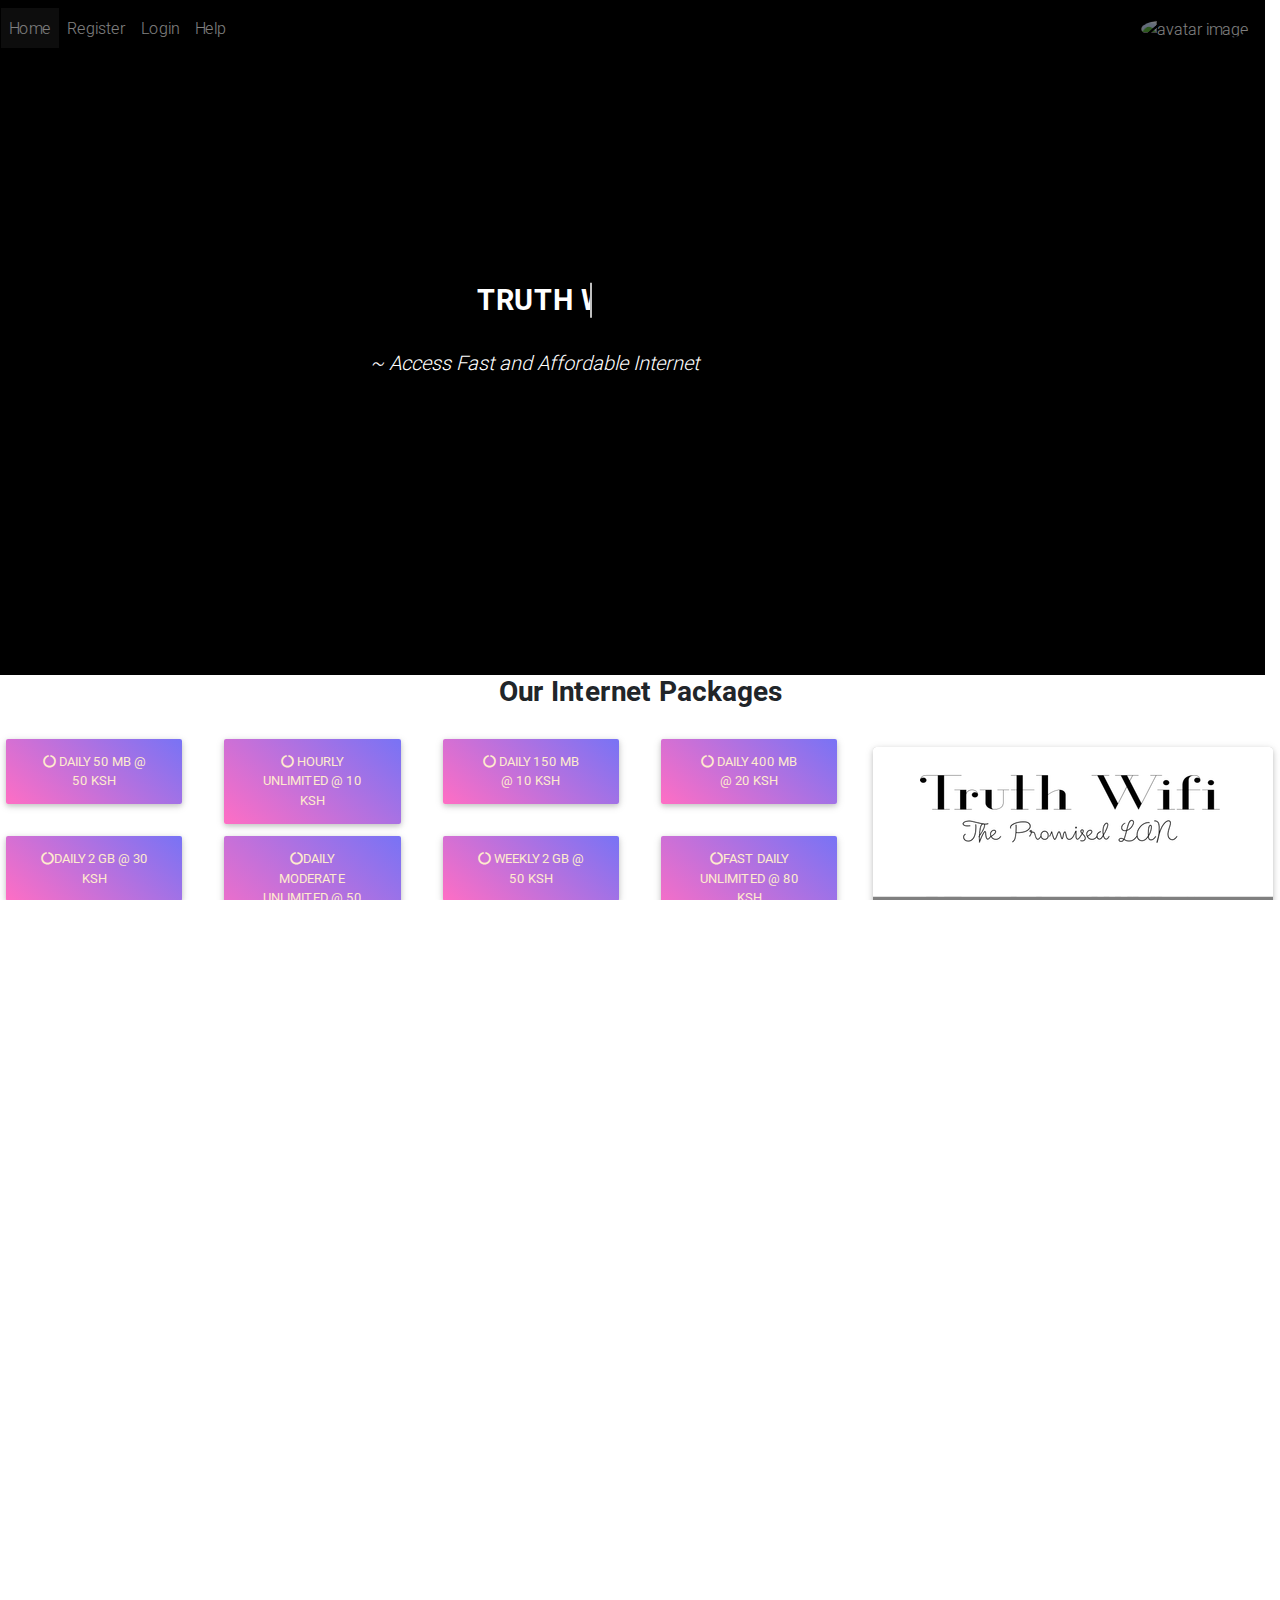
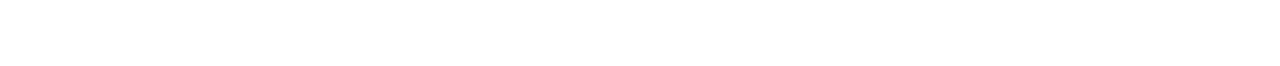
==== index.html @ 5b39408d "home page : Template for the user home page" ====
<!DOCTYPE html>
<html lang="en">

<head>
  <meta charset="utf-8">
  <meta name="viewport" content="width=device-width, initial-scale=1, shrink-to-fit=no">
  <meta http-equiv="x-ua-compatible" content="ie=edge">
  <title>Material Design Bootstrap</title>
  <!-- Font Awesome -->
  <link rel="stylesheet" href="https://use.fontawesome.com/releases/v5.11.2/css/all.css">
  <!-- Bootstrap core CSS -->
  <link href="css/bootstrap.min.css" rel="stylesheet">
  <!-- Material Design Bootstrap -->
  <link href="css/mdb.min.css" rel="stylesheet">
  <!-- Your custom styles (optional) -->
  <link href="css/style.min.css" rel="stylesheet">
  <style type="text/css">
    @media (min-width: 800px) and (max-width: 850px) {
      .navbar:not(.top-nav-collapse) {
        /* background: #1C2331 !important; */
        background-color: transparent !important;
      }
    }

    html,
    body {
      max-width: 100%;
      overflow-x: hidden;
    }

    header {
      position: relative;
      background-color: black;
      height: 75vh;
      min-height: 25rem;
      width: 100%;
      overflow: hidden;
    }

    header video {
      position: absolute;
      top: 50%;
      left: 50%;
      min-width: 100%;
      min-height: 100%;
      width: auto;
      height: auto;
      z-index: 0;
      -ms-transform: translateX(-50%) translateY(-50%);
      -moz-transform: translateX(-50%) translateY(-50%);
      -webkit-transform: translateX(-50%) translateY(-50%);
      transform: translateX(-50%) translateY(-50%);
    }

    header .container {
      position: relative;
      z-index: 2;
    }

    header .overlay {
      position: absolute;
      top: 0;
      left: 0;
      height: 100%;
      width: 100%;
      background-color: black;
      opacity: 0.5;
      z-index: 1;
    }

    .line-1 {
      position: relative;
      top: 50%;
      width: 4em;
      margin: 0 auto;
      border-right: 2px solid rgba(255, 255, 255, .75);
      font-size: 180%;
      text-align: center;
      white-space: nowrap;
      overflow: hidden;
      transform: translateY(-50%);
    }

    /* Animation */
    .anim-typewriter {
      animation: typewriter 1s steps(44) 1s 1 normal both,
        blinkTextCursor 500ms steps(44) infinite normal;
    }

    @keyframes typewriter {
      from {
        width: 0;
      }

      to {
        width: 6em;
      }
    }

    @keyframes blinkTextCursor {
      from {
        border-right-color: rgba(255, 255, 255, .75);
      }

      to {
        border-right-color: transparent;
      }
    }

    .streak {
      position: relative;
      left: 300px;
    }

    .access {
      /* opacity: 0.9; */
      background-color: grey;
      background-position: fill;
      width: 400px;
      height: 450px;
      position: relative;
      top: 30px;
      /* left: 900px; */
    }


    .card-header {

      background-image: url('img/logo.png');
      width: 100%;
      height: 150px;

    }

    .card-body {
      text-align: center;
    }

    .packages {
      position: relative;
      top: 20;
    }

    footer {
      position: relative;
      top: 50px;
      /* bottom: 0; */
    }

    a {
      color: blanchedalmond;
    }

    .guide-header {
      position: relative;
      top: 50px;
      opacity: 0.9;
      background-color: black;
      text-align: justify;
      width: 400px;
      height: 300px;
      color: blanchedalmond;
    }

    .guide-body {
      position: relative;
      top: 70px;
    }
  </style>
</head>

<body>

  <header class="row">
    <!--/.Navbar -->
    <div class="overlay">
      <!--Navbar -->
      <nav class="mb-1 navbar navbar-expand-lg navbar-dark black lighten-1">
        <button class="navbar-toggler" type="button" data-toggle="collapse" data-target="#navbarSupportedContent-555"
          aria-controls="navbarSupportedContent-555" aria-expanded="false" aria-label="Toggle navigation">
          <span class="navbar-toggler-icon"></span>
        </button>
        <div class="collapse navbar-collapse" id="navbarSupportedContent-555">
          <ul class="navbar-nav mr-auto">
            <li class="nav-item active">
              <a class="nav-link" href="#">Home
                <span class="sr-only">(current)</span>
              </a>
            </li>
            <li class="nav-item">
              <a class="nav-link" href="#">Register</a>
            </li>
            <li class="nav-item">
              <a class="nav-link" href="#">Login</a>
            </li>
            <li class="nav-item">
              <a class="nav-link" href="#">Help</a>
            </li>
          </ul>
          <ul class="navbar-nav ml-auto nav-flex-icons">
            <li class="nav-item avatar">
              <a class="nav-link p-0" href="#">
                <img src="https://mdbootstrap.com/img/Photos/Avatars/avatar-5.jpg" class="rounded-circle z-depth-0"
                  alt="avatar image" height="35">
              </a>
            </li>
          </ul>
        </div>
      </nav>
    </div>
    <video playsinline="playsinline" autoplay="autoplay" muted="muted" loop="loop">
      <source src="img/background.mp4" type="video/mp4">
    </video>
    <div class="container h-100">
      <div class="streak streak-md streak-photo d-flex h-100 text-center align-items-center">
        <div class="flex-center white-text rgba-black-light pattern-1">
          <ul class="mb-0 list-unstyled">
            <li>
              <h2 class="h2-responsive display-3 line-1 anim-typewriter"><strong><b>TRUTH WIFI</b></strong></h2>
            </li>
            <li class="mb-0">
              <h5 class="text-center font-italic mb-0">~ Access Fast and Affordable Internet</h5>
            </li>
          </ul>
        </div>
      </div>
    </div>
  </header>
  <!--Main layout-->
  <main>
    <!-- Material form contact -->
    <h3 style="text-align: center;"> <strong><b>Our Internet Packages</b></strong></h3>
    <div class="row">

      <div class="col-md-8 packages pt-3 well ">
        <div class=" row">
          <div class=" package col-md-3">
            <button class="btn purple-gradient btn-rounded">

              <a href=" https://mdbootstrap.com/education/bootstrap/quick-start/" class="stretched-link"><i
                  class="fas fa-circle-notch fa-spin"></i> Daily 50 MB @ 50 ksh</a>
            </button>
          </div>
          <div class=" package col-md-3 ">
            <button class="btn purple-gradient btn-rounded">

              <a href=" https://mdbootstrap.com/education/bootstrap/quick-start/" class="stretched-link"><i
                  class="fas fa-circle-notch fa-spin"></i> Hourly unlimited @ 10 ksh</a>
            </button>
          </div>
          <div class=" package col-md-3">
            <button class="btn purple-gradient btn-rounded">

              <a href=" https://mdbootstrap.com/education/bootstrap/quick-start/" class="stretched-link"><i
                  class="fas fa-circle-notch fa-spin"></i> Daily 150 MB @ 10 ksh</a>
            </button>
          </div>
          <div class=" package col-md-3">
            <button class="btn purple-gradient btn-rounded">

              <a href=" https://mdbootstrap.com/education/bootstrap/quick-start/" class="stretched-link"><i
                  class="fas fa-circle-notch fa-spin"></i> Daily 400 MB @ 20 ksh</a>
            </button>
          </div>
          <div class=" package col-md-3">
            <button class="btn purple-gradient btn-rounded">

              <a href=" https://mdbootstrap.com/education/bootstrap/quick-start/" class="stretched-link"><i
                  class="fas fa-circle-notch fa-spin"></i>Daily 2 GB @ 30 ksh</a>
            </button>
          </div>
          <div class=" package col-md-3">
            <button class="btn purple-gradient btn-rounded">

              <a href=" https://mdbootstrap.com/education/bootstrap/quick-start/" class="stretched-link"><i
                  class="fas fa-circle-notch fa-spin"></i>Daily Moderate Unlimited @ 50 ksh</a>
            </button>
          </div>
          <div class=" package col-md-3">
            <button class="btn purple-gradient btn-rounded">

              <a href=" https://mdbootstrap.com/education/bootstrap/quick-start/" class="stretched-link"><i
                  class="fas fa-circle-notch fa-spin"></i> weekly 2 GB @ 50 ksh</a>
            </button>
          </div>
          <div class=" package col-md-3">
            <button class="btn purple-gradient btn-rounded">

              <a href=" https://mdbootstrap.com/education/bootstrap/quick-start/" class="stretched-link"><i
                  class="fas fa-circle-notch fa-spin"></i>Fast Daily Unlimited @ 80 ksh</a>
            </button>
          </div>
          <div class=" package col-md-3">
            <button class="btn purple-gradient btn-rounded">

              <a href=" https://mdbootstrap.com/education/bootstrap/quick-start/" class="stretched-link"><i
                  class="fas fa-circle-notch fa-spin"></i> weekly Unlimited @ 300 ksh</a>
            </button>
          </div>
          <div class=" package col-md-3">
            <button class="btn purple-gradient btn-rounded">

              <a href=" https://mdbootstrap.com/education/bootstrap/quick-start/" class="stretched-link"><i
                  class="fas fa-circle-notch fa-spin"></i> Monthly Unlimited @ 1000 ksh</a>
            </button>
          </div>

        </div>
      </div>
      <div class=" col-md-4 ">

        <div class="card access ">
          <div>

            <h5 class="card-header info-color white-text text-center py-4">
            </h5>

          </div>
          <!--Card content-->
          <div class="card-body px-lg-5 pt-3">

            <button type="button" class="btn btn-secondary btn-rounded">Login</button>

            <button type="button" class="btn btn-info btn-rounded">Sign-up</button>

            <button type="button" class="btn btn-warning btn-rounded">How to Register</button>

          </div>
        </div>

      </div>

      <!--Section: Contact v.2-->
      <hr>
      <section class=" guide mb-4 pt-3 d-flex p-2 bd-highlight">
        <div class=" guide-header col-md-5">
          <h1><Strong><b> How </b></Strong></h1>
          <br>
          <h1><strong><b>To</b></strong></h1>
          <br>
          <h1><strong><b>Connect</b></strong></h1>

        </div>
        <div class="guide-body col-md-7">
          <ol>
            <li>Click on Sign Up (go to Sign Up).</li>
            <li>Enter the details as they are (phone, username and pin)</li>
            <li>Verify your phone number</li>
            <li>Choose your preferred internet plan</li>
            <li>Top up via Lipa na Mpesa till number:578879</li>
            <li>Go to buy internet bundle</li>
            <li>Enjoy browsing. </li>


          </ol>
        </div>
      </section>
      <!--Section: Contact v.2-->
  </main>
  <!--Main layout-->

  <!--Footer-->
  <footer class=" page-footer text-center font-small mt-4 wow fadeIn">

    <!--Call to action-->
    <div class="pt-4">

      <!--Copyright-->
      <div class="footer-copyright py-3">
        © 2020 Copyright:
        <a href="http://truthwifi.com/home" target="_blank"> Truthwifi.com </a>
      </div>
      <!--/.Copyright-->

  </footer>
  <!--/.Footer-->

  <!-- SCRIPTS -->
  <!-- JQuery -->
  <script type="text/javascript" src="js/jquery-3.4.1.min.js"></script>
  <!-- Bootstrap tooltips -->
  <script type="text/javascript" src="js/popper.min.js"></script>
  <!-- Bootstrap core JavaScript -->
  <script type="text/javascript" src="js/bootstrap.min.js"></script>
  <!-- MDB core JavaScript -->
  <script type="text/javascript" src="js/mdb.min.js"></script>
  <!-- Initializations -->
  <script type="text/javascript">
    // Animations initialization
    new WOW().init();

  </script>
</body>

</html>
---- css/style.min.css ----
.view,body,html{height:100%}.navbar{background-color:rgba(0,0,0,.2)}.page-footer,.top-nav-collapse{background-color:#1C2331}@media only screen and (max-width:768px){.navbar{background-color:#1C2331}}
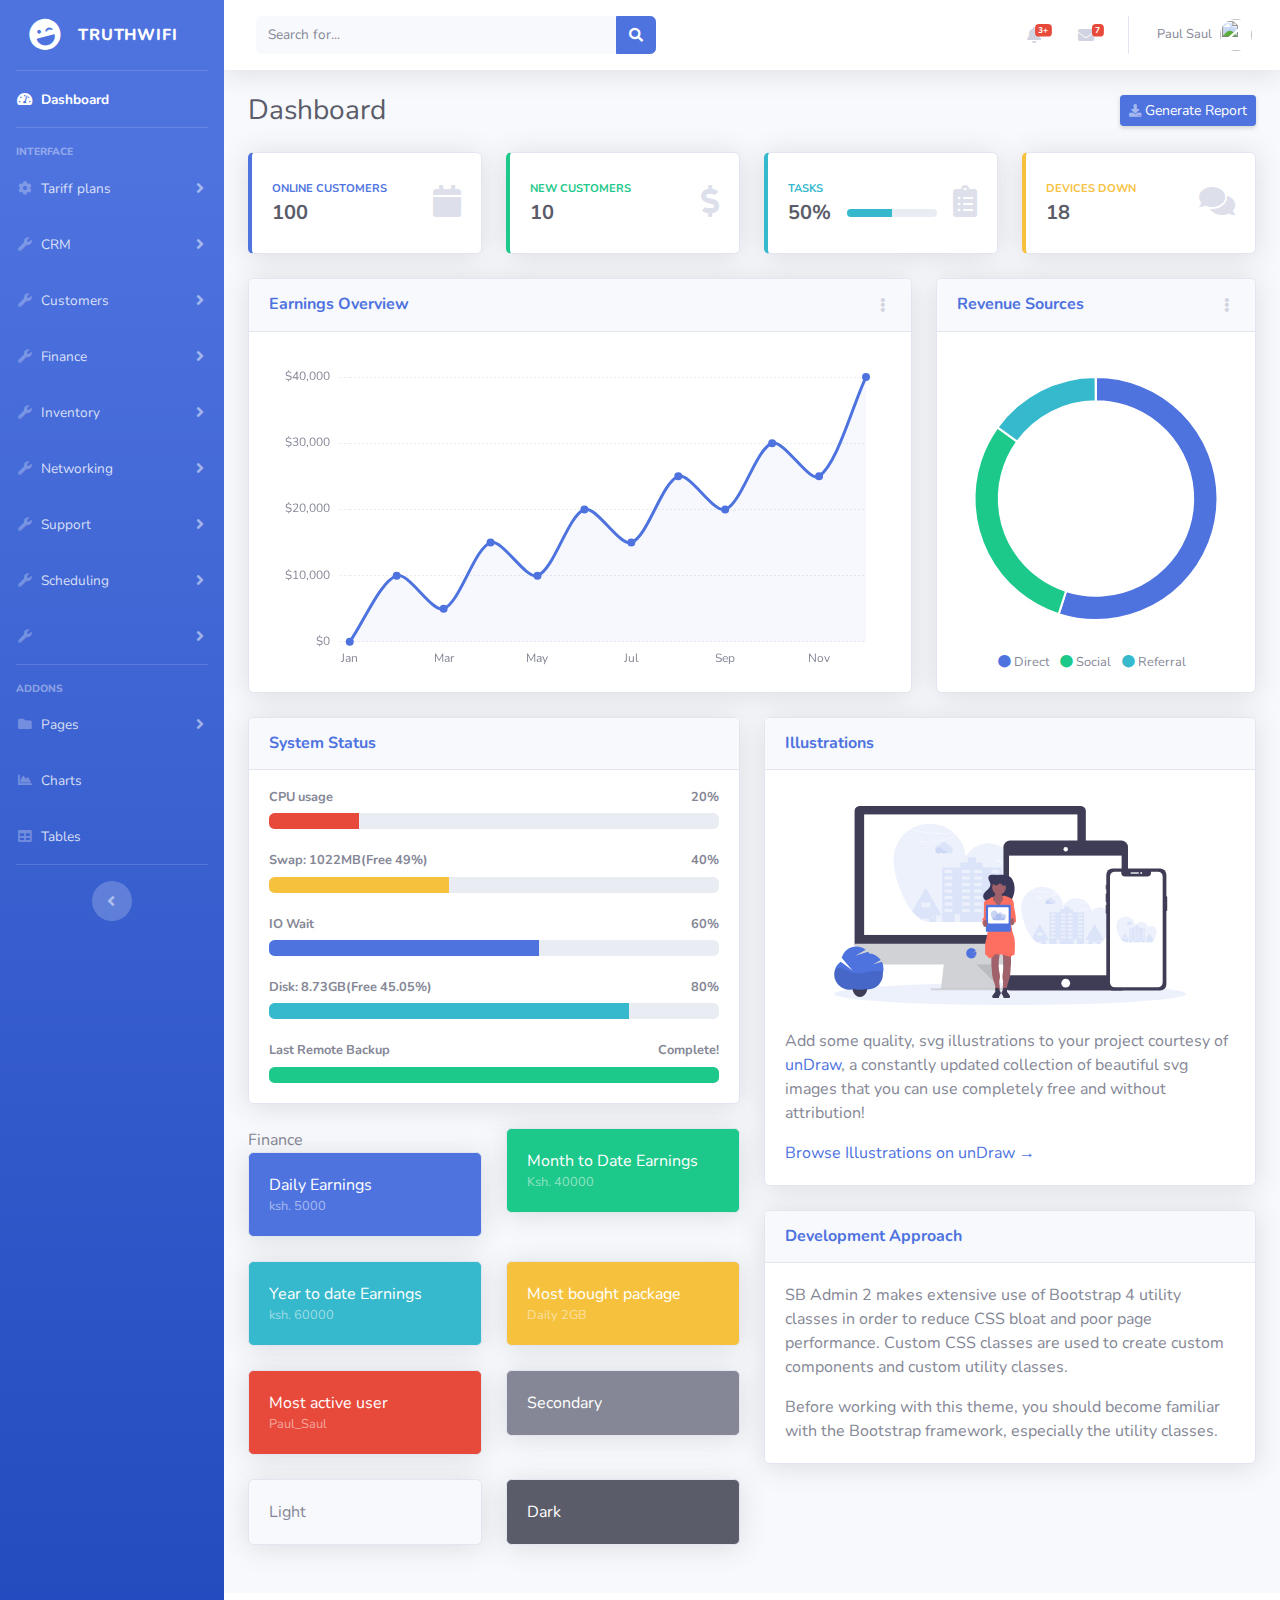
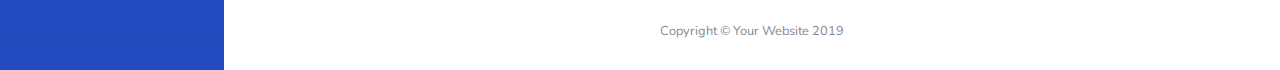
==== commit b125d8c8: "Merge pull request #8 from paulwababu/admin" ====
--- a/index.html
+++ b/index.html
@@ -2,394 +2,825 @@
 <html lang="en">
 
 <head>
+
   <meta charset="utf-8">
+  <meta http-equiv="X-UA-Compatible" content="IE=edge">
   <meta name="viewport" content="width=device-width, initial-scale=1, shrink-to-fit=no">
-  <meta http-equiv="x-ua-compatible" content="ie=edge">
-  <title>Material Design Bootstrap</title>
-  <!-- Font Awesome -->
-  <link rel="stylesheet" href="https://use.fontawesome.com/releases/v5.11.2/css/all.css">
-  <!-- Bootstrap core CSS -->
-  <link href="css/bootstrap.min.css" rel="stylesheet">
-  <!-- Material Design Bootstrap -->
-  <link href="css/mdb.min.css" rel="stylesheet">
-  <!-- Your custom styles (optional) -->
-  <link href="css/style.min.css" rel="stylesheet">
-  <style type="text/css">
-    @media (min-width: 800px) and (max-width: 850px) {
-      .navbar:not(.top-nav-collapse) {
-        /* background: #1C2331 !important; */
-        background-color: transparent !important;
-      }
-    }
-
-    html,
-    body {
-      max-width: 100%;
-      overflow-x: hidden;
-    }
-
-    header {
-      position: relative;
-      background-color: black;
-      height: 75vh;
-      min-height: 25rem;
-      width: 100%;
-      overflow: hidden;
-    }
-
-    header video {
-      position: absolute;
-      top: 50%;
-      left: 50%;
-      min-width: 100%;
-      min-height: 100%;
-      width: auto;
-      height: auto;
-      z-index: 0;
-      -ms-transform: translateX(-50%) translateY(-50%);
-      -moz-transform: translateX(-50%) translateY(-50%);
-      -webkit-transform: translateX(-50%) translateY(-50%);
-      transform: translateX(-50%) translateY(-50%);
-    }
-
-    header .container {
-      position: relative;
-      z-index: 2;
-    }
-
-    header .overlay {
-      position: absolute;
-      top: 0;
-      left: 0;
-      height: 100%;
-      width: 100%;
-      background-color: black;
-      opacity: 0.5;
-      z-index: 1;
-    }
-
-    .line-1 {
-      position: relative;
-      top: 50%;
-      width: 4em;
-      margin: 0 auto;
-      border-right: 2px solid rgba(255, 255, 255, .75);
-      font-size: 180%;
-      text-align: center;
-      white-space: nowrap;
-      overflow: hidden;
-      transform: translateY(-50%);
-    }
-
-    /* Animation */
-    .anim-typewriter {
-      animation: typewriter 1s steps(44) 1s 1 normal both,
-        blinkTextCursor 500ms steps(44) infinite normal;
-    }
-
-    @keyframes typewriter {
-      from {
-        width: 0;
-      }
-
-      to {
-        width: 6em;
-      }
-    }
-
-    @keyframes blinkTextCursor {
-      from {
-        border-right-color: rgba(255, 255, 255, .75);
-      }
-
-      to {
-        border-right-color: transparent;
-      }
-    }
-
-    .streak {
-      position: relative;
-      left: 300px;
-    }
-
-    .access {
-      /* opacity: 0.9; */
-      background-color: grey;
-      background-position: fill;
-      width: 400px;
-      height: 450px;
-      position: relative;
-      top: 30px;
-      /* left: 900px; */
-    }
-
-
-    .card-header {
-
-      background-image: url('img/logo.png');
-      width: 100%;
-      height: 150px;
-
-    }
-
-    .card-body {
-      text-align: center;
-    }
-
-    .packages {
-      position: relative;
-      top: 20;
-    }
-
-    footer {
-      position: relative;
-      top: 50px;
-      /* bottom: 0; */
-    }
-
-    a {
-      color: blanchedalmond;
-    }
-
-    .guide-header {
-      position: relative;
-      top: 50px;
-      opacity: 0.9;
-      background-color: black;
-      text-align: justify;
-      width: 400px;
-      height: 300px;
-      color: blanchedalmond;
-    }
-
-    .guide-body {
-      position: relative;
-      top: 70px;
-    }
-  </style>
+  <meta name="description" content="">
+  <meta name="author" content="">
+
+  <title>Admin Dashboard</title>
+
+  <!-- Custom fonts for this template-->
+  <link href="vendor/fontawesome-free/css/all.min.css" rel="stylesheet" type="text/css">
+  <link href="https://fonts.googleapis.com/css?family=Nunito:200,200i,300,300i,400,400i,600,600i,700,700i,800,800i,900,900i" rel="stylesheet">
+
+  <!-- Custom styles for this template-->
+  <link href="css/sb-admin-2.min.css" rel="stylesheet">
+
 </head>
 
-<body>
-
-  <header class="row">
-    <!--/.Navbar -->
-    <div class="overlay">
-      <!--Navbar -->
-      <nav class="mb-1 navbar navbar-expand-lg navbar-dark black lighten-1">
-        <button class="navbar-toggler" type="button" data-toggle="collapse" data-target="#navbarSupportedContent-555"
-          aria-controls="navbarSupportedContent-555" aria-expanded="false" aria-label="Toggle navigation">
-          <span class="navbar-toggler-icon"></span>
-        </button>
-        <div class="collapse navbar-collapse" id="navbarSupportedContent-555">
-          <ul class="navbar-nav mr-auto">
-            <li class="nav-item active">
-              <a class="nav-link" href="#">Home
-                <span class="sr-only">(current)</span>
+<body id="page-top">
+
+  <!-- Page Wrapper -->
+  <div id="wrapper">
+
+    <!-- Sidebar -->
+    <ul class="navbar-nav bg-gradient-primary sidebar sidebar-dark accordion" id="accordionSidebar">
+
+      <!-- Sidebar - Brand -->
+      <a class="sidebar-brand d-flex align-items-center justify-content-center" href="index.html">
+        <div class="sidebar-brand-icon rotate-n-15">
+          <i class="fas fa-laugh-wink"></i>
+        </div>
+        <div class="sidebar-brand-text mx-3">TruthWiFi</div>
+      </a>
+
+      <!-- Divider -->
+      <hr class="sidebar-divider my-0">
+
+      <!-- Nav Item - Dashboard -->
+      <li class="nav-item active">
+        <a class="nav-link" href="index.html">
+          <i class="fas fa-fw fa-tachometer-alt"></i>
+          <span>Dashboard</span></a>
+      </li>
+
+      <!-- Divider -->
+      <hr class="sidebar-divider">
+
+      <!-- Heading -->
+      <div class="sidebar-heading">
+        Interface
+      </div>
+
+      <!-- Nav Item - Pages Collapse Menu -->
+      <li class="nav-item">
+        <a class="nav-link collapsed" href="#" data-toggle="collapse" data-target="#collapseTwo" aria-expanded="true" aria-controls="collapseTwo">
+          <i class="fas fa-fw fa-cog"></i>
+          <span>Tariff plans</span>
+        </a>
+        <div id="collapseTwo" class="collapse" aria-labelledby="headingTwo" data-parent="#accordionSidebar">
+          <div class="bg-white py-2 collapse-inner rounded">
+            <h6 class="collapse-header">Custom Components:</h6>
+            <a class="collapse-item" href="buttons.html">Buttons</a>
+            <a class="collapse-item" href="cards.html">Cards</a>
+          </div>
+        </div>
+      </li>
+
+      <!-- Nav Item - Utilities Collapse Menu -->
+      <li class="nav-item">
+        <a class="nav-link collapsed" href="#" data-toggle="collapse" data-target="#collapseUtilities" aria-expanded="true" aria-controls="collapseUtilities">
+          <i class="fas fa-fw fa-wrench"></i>
+          <span>CRM</span>
+        </a>
+        <div id="collapseUtilities" class="collapse" aria-labelledby="headingUtilities" data-parent="#accordionSidebar">
+          <div class="bg-white py-2 collapse-inner rounded">
+            <h6 class="collapse-header">Custom Utilities:</h6>
+            <a class="collapse-item" href="utilities-color.html">Colors</a>
+            <a class="collapse-item" href="utilities-border.html">Borders</a>
+            <a class="collapse-item" href="utilities-animation.html">Animations</a>
+            <a class="collapse-item" href="utilities-other.html">Other</a>
+          </div>
+        </div>
+      </li>
+
+      <!--Other components and utilities-->
+       <!-- Nav Item - Utilities Collapse Menu -->
+       <li class="nav-item">
+        <a class="nav-link collapsed" href="#" data-toggle="collapse" data-target="#collapseUtilities" aria-expanded="true" aria-controls="collapseUtilities">
+          <i class="fas fa-fw fa-wrench"></i>
+          <span>Customers</span>
+        </a>
+        <div id="collapseUtilities" class="collapse" aria-labelledby="headingUtilities" data-parent="#accordionSidebar">
+          <div class="bg-white py-2 collapse-inner rounded">
+            <h6 class="collapse-header">Custom Utilities:</h6>
+            <a class="collapse-item" href="utilities-color.html">Colors</a>
+            <a class="collapse-item" href="utilities-border.html">Borders</a>
+            <a class="collapse-item" href="utilities-animation.html">Animations</a>
+            <a class="collapse-item" href="utilities-other.html">Other</a>
+          </div>
+        </div>
+      </li>
+
+
+       <!-- Nav Item - Utilities Collapse Menu -->
+       <li class="nav-item">
+        <a class="nav-link collapsed" href="#" data-toggle="collapse" data-target="#collapseUtilities" aria-expanded="true" aria-controls="collapseUtilities">
+          <i class="fas fa-fw fa-wrench"></i>
+          <span>Finance</span>
+        </a>
+        <div id="collapseUtilities" class="collapse" aria-labelledby="headingUtilities" data-parent="#accordionSidebar">
+          <div class="bg-white py-2 collapse-inner rounded">
+            <h6 class="collapse-header">Custom Utilities:</h6>
+            <a class="collapse-item" href="utilities-color.html">Colors</a>
+            <a class="collapse-item" href="utilities-border.html">Borders</a>
+            <a class="collapse-item" href="utilities-animation.html">Animations</a>
+            <a class="collapse-item" href="utilities-other.html">Other</a>
+          </div>
+        </div>
+      </li>
+
+
+       <!-- Nav Item - Utilities Collapse Menu -->
+       <li class="nav-item">
+        <a class="nav-link collapsed" href="#" data-toggle="collapse" data-target="#collapseUtilities" aria-expanded="true" aria-controls="collapseUtilities">
+          <i class="fas fa-fw fa-wrench"></i>
+          <span>Inventory</span>
+        </a>
+        <div id="collapseUtilities" class="collapse" aria-labelledby="headingUtilities" data-parent="#accordionSidebar">
+          <div class="bg-white py-2 collapse-inner rounded">
+            <h6 class="collapse-header">Custom Utilities:</h6>
+            <a class="collapse-item" href="utilities-color.html">Colors</a>
+            <a class="collapse-item" href="utilities-border.html">Borders</a>
+            <a class="collapse-item" href="utilities-animation.html">Animations</a>
+            <a class="collapse-item" href="utilities-other.html">Other</a>
+          </div>
+        </div>
+      </li>
+
+
+
+       <!-- Nav Item - Utilities Collapse Menu -->
+       <li class="nav-item">
+        <a class="nav-link collapsed" href="#" data-toggle="collapse" data-target="#collapseUtilities" aria-expanded="true" aria-controls="collapseUtilities">
+          <i class="fas fa-fw fa-wrench"></i>
+          <span>Networking</span>
+        </a>
+        <div id="collapseUtilities" class="collapse" aria-labelledby="headingUtilities" data-parent="#accordionSidebar">
+          <div class="bg-white py-2 collapse-inner rounded">
+            <h6 class="collapse-header">Networking Utilities:</h6>
+            <a class="collapse-item" href="#">Routers</a>
+            <a class="collapse-item" href="#">Monitoring Devices</a>
+            <a class="collapse-item" href="#">Devices Down(SMNP)</a>
+            <a class="collapse-item" href="#">Devices Down(Ping)</a>
+            <a class="collapse-item" href="#">IPv4 Networks</a>
+            <a class="collapse-item" href="#">Total Public addresses</a>
+            <a class="collapse-item" href="#">Public Addresses used</a>
+            <a class="collapse-item" href="#">Private Addresses total</a>
+            <a class="collapse-item" href="#">Private Addresses used</a>
+          </div>
+        </div>
+      </li>
+
+
+
+       <!-- Nav Item - Utilities Collapse Menu -->
+       <li class="nav-item">
+        <a class="nav-link collapsed" href="#" data-toggle="collapse" data-target="#collapseUtilities" aria-expanded="true" aria-controls="collapseUtilities">
+          <i class="fas fa-fw fa-wrench"></i>
+          <span>Support</span>
+        </a>
+        <div id="collapseUtilities" class="collapse" aria-labelledby="headingUtilities" data-parent="#accordionSidebar">
+          <div class="bg-white py-2 collapse-inner rounded">
+            <h6 class="collapse-header">Custom Utilities:</h6>
+            <a class="collapse-item" href="utilities-color.html">Colors</a>
+            <a class="collapse-item" href="utilities-border.html">Borders</a>
+            <a class="collapse-item" href="utilities-animation.html">Animations</a>
+            <a class="collapse-item" href="utilities-other.html">Other</a>
+          </div>
+        </div>
+      </li>
+
+
+
+       <!-- Nav Item - Utilities Collapse Menu -->
+       <li class="nav-item">
+        <a class="nav-link collapsed" href="#" data-toggle="collapse" data-target="#collapseUtilities" aria-expanded="true" aria-controls="collapseUtilities">
+          <i class="fas fa-fw fa-wrench"></i>
+          <span>Scheduling</span>
+        </a>
+        <div id="collapseUtilities" class="collapse" aria-labelledby="headingUtilities" data-parent="#accordionSidebar">
+          <div class="bg-white py-2 collapse-inner rounded">
+            <h6 class="collapse-header">Custom Utilities:</h6>
+            <a class="collapse-item" href="utilities-color.html">Colors</a>
+            <a class="collapse-item" href="utilities-border.html">Borders</a>
+            <a class="collapse-item" href="utilities-animation.html">Animations</a>
+            <a class="collapse-item" href="utilities-other.html">Other</a>
+          </div>
+        </div>
+      </li>
+
+
+
+       <!-- Nav Item - Utilities Collapse Menu -->
+       <li class="nav-item">
+        <a class="nav-link collapsed" href="#" data-toggle="collapse" data-target="#collapseUtilities" aria-expanded="true" aria-controls="collapseUtilities">
+          <i class="fas fa-fw fa-wrench"></i>
+          <span></span>
+        </a>
+        <div id="collapseUtilities" class="collapse" aria-labelledby="headingUtilities" data-parent="#accordionSidebar">
+          <div class="bg-white py-2 collapse-inner rounded">
+            <h6 class="collapse-header">Custom Utilities:</h6>
+            <a class="collapse-item" href="utilities-color.html">Colors</a>
+            <a class="collapse-item" href="utilities-border.html">Borders</a>
+            <a class="collapse-item" href="utilities-animation.html">Animations</a>
+            <a class="collapse-item" href="utilities-other.html">Other</a>
+          </div>
+        </div>
+      </li>
+      <!--Other components and utilities-->
+      <!-- Divider -->
+      <hr class="sidebar-divider">
+
+      <!-- Heading -->
+      <div class="sidebar-heading">
+        Addons
+      </div>
+
+      <!-- Nav Item - Pages Collapse Menu -->
+      <li class="nav-item">
+        <a class="nav-link collapsed" href="#" data-toggle="collapse" data-target="#collapsePages" aria-expanded="true" aria-controls="collapsePages">
+          <i class="fas fa-fw fa-folder"></i>
+          <span>Pages</span>
+        </a>
+        <div id="collapsePages" class="collapse" aria-labelledby="headingPages" data-parent="#accordionSidebar">
+          <div class="bg-white py-2 collapse-inner rounded">
+            <h6 class="collapse-header">Login Screens:</h6>
+            <a class="collapse-item" href="login.html">Login</a>
+            <a class="collapse-item" href="register.html">Register</a>
+            <a class="collapse-item" href="forgot-password.html">Forgot Password</a>
+            <div class="collapse-divider"></div>
+            <h6 class="collapse-header">Other Pages:</h6>
+            <a class="collapse-item" href="404.html">404 Page</a>
+            <a class="collapse-item" href="blank.html">Blank Page</a>
+          </div>
+        </div>
+      </li>
+
+      <!-- Nav Item - Charts -->
+      <li class="nav-item">
+        <a class="nav-link" href="charts.html">
+          <i class="fas fa-fw fa-chart-area"></i>
+          <span>Charts</span></a>
+      </li>
+
+      <!-- Nav Item - Tables -->
+      <li class="nav-item">
+        <a class="nav-link" href="tables.html">
+          <i class="fas fa-fw fa-table"></i>
+          <span>Tables</span></a>
+      </li>
+
+      <!-- Divider -->
+      <hr class="sidebar-divider d-none d-md-block">
+
+      <!-- Sidebar Toggler (Sidebar) -->
+      <div class="text-center d-none d-md-inline">
+        <button class="rounded-circle border-0" id="sidebarToggle"></button>
+      </div>
+
+    </ul>
+    <!-- End of Sidebar -->
+
+    <!-- Content Wrapper -->
+    <div id="content-wrapper" class="d-flex flex-column">
+
+      <!-- Main Content -->
+      <div id="content">
+
+        <!-- Topbar -->
+        <nav class="navbar navbar-expand navbar-light bg-white topbar mb-4 static-top shadow">
+
+          <!-- Sidebar Toggle (Topbar) -->
+          <button id="sidebarToggleTop" class="btn btn-link d-md-none rounded-circle mr-3">
+            <i class="fa fa-bars"></i>
+          </button>
+
+          <!-- Topbar Search -->
+          <form class="d-none d-sm-inline-block form-inline mr-auto ml-md-3 my-2 my-md-0 mw-100 navbar-search">
+            <div class="input-group">
+              <input type="text" class="form-control bg-light border-0 small" placeholder="Search for..." aria-label="Search" aria-describedby="basic-addon2">
+              <div class="input-group-append">
+                <button class="btn btn-primary" type="button">
+                  <i class="fas fa-search fa-sm"></i>
+                </button>
+              </div>
+            </div>
+          </form>
+
+          <!-- Topbar Navbar -->
+          <ul class="navbar-nav ml-auto">
+
+            <!-- Nav Item - Search Dropdown (Visible Only XS) -->
+            <li class="nav-item dropdown no-arrow d-sm-none">
+              <a class="nav-link dropdown-toggle" href="#" id="searchDropdown" role="button" data-toggle="dropdown" aria-haspopup="true" aria-expanded="false">
+                <i class="fas fa-search fa-fw"></i>
               </a>
+              <!-- Dropdown - Messages -->
+              <div class="dropdown-menu dropdown-menu-right p-3 shadow animated--grow-in" aria-labelledby="searchDropdown">
+                <form class="form-inline mr-auto w-100 navbar-search">
+                  <div class="input-group">
+                    <input type="text" class="form-control bg-light border-0 small" placeholder="Search for..." aria-label="Search" aria-describedby="basic-addon2">
+                    <div class="input-group-append">
+                      <button class="btn btn-primary" type="button">
+                        <i class="fas fa-search fa-sm"></i>
+                      </button>
+                    </div>
+                  </div>
+                </form>
+              </div>
             </li>
-            <li class="nav-item">
-              <a class="nav-link" href="#">Register</a>
+
+            <!-- Nav Item - Alerts -->
+            <li class="nav-item dropdown no-arrow mx-1">
+              <a class="nav-link dropdown-toggle" href="#" id="alertsDropdown" role="button" data-toggle="dropdown" aria-haspopup="true" aria-expanded="false">
+                <i class="fas fa-bell fa-fw"></i>
+                <!-- Counter - Alerts -->
+                <span class="badge badge-danger badge-counter">3+</span>
+              </a>
+              <!-- Dropdown - Alerts -->
+              <div class="dropdown-list dropdown-menu dropdown-menu-right shadow animated--grow-in" aria-labelledby="alertsDropdown">
+                <h6 class="dropdown-header">
+                  Alerts Center
+                </h6>
+                <a class="dropdown-item d-flex align-items-center" href="#">
+                  <div class="mr-3">
+                    <div class="icon-circle bg-primary">
+                      <i class="fas fa-file-alt text-white"></i>
+                    </div>
+                  </div>
+                  <div>
+                    <div class="small text-gray-500">December 12, 2019</div>
+                    <span class="font-weight-bold">A new monthly report is ready to download!</span>
+                  </div>
+                </a>
+                <a class="dropdown-item d-flex align-items-center" href="#">
+                  <div class="mr-3">
+                    <div class="icon-circle bg-success">
+                      <i class="fas fa-donate text-white"></i>
+                    </div>
+                  </div>
+                  <div>
+                    <div class="small text-gray-500">December 7, 2019</div>
+                    $290.29 has been deposited into your account!
+                  </div>
+                </a>
+                <a class="dropdown-item d-flex align-items-center" href="#">
+                  <div class="mr-3">
+                    <div class="icon-circle bg-warning">
+                      <i class="fas fa-exclamation-triangle text-white"></i>
+                    </div>
+                  </div>
+                  <div>
+                    <div class="small text-gray-500">December 2, 2019</div>
+                    Spending Alert: We've noticed unusually high spending for your account.
+                  </div>
+                </a>
+                <a class="dropdown-item text-center small text-gray-500" href="#">Show All Alerts</a>
+              </div>
             </li>
-            <li class="nav-item">
-              <a class="nav-link" href="#">Login</a>
+
+            <!-- Nav Item - Messages -->
+            <li class="nav-item dropdown no-arrow mx-1">
+              <a class="nav-link dropdown-toggle" href="#" id="messagesDropdown" role="button" data-toggle="dropdown" aria-haspopup="true" aria-expanded="false">
+                <i class="fas fa-envelope fa-fw"></i>
+                <!-- Counter - Messages -->
+                <span class="badge badge-danger badge-counter">7</span>
+              </a>
+              <!-- Dropdown - Messages -->
+              <div class="dropdown-list dropdown-menu dropdown-menu-right shadow animated--grow-in" aria-labelledby="messagesDropdown">
+                <h6 class="dropdown-header">
+                  Message Center
+                </h6>
+                <a class="dropdown-item d-flex align-items-center" href="#">
+                  <div class="dropdown-list-image mr-3">
+                    <img class="rounded-circle" src="https://source.unsplash.com/fn_BT9fwg_E/60x60" alt="">
+                    <div class="status-indicator bg-success"></div>
+                  </div>
+                  <div class="font-weight-bold">
+                    <div class="text-truncate">Hi there! I am wondering if you can help me with a problem I've been having.</div>
+                    <div class="small text-gray-500">Emily Fowler · 58m</div>
+                  </div>
+                </a>
+                <a class="dropdown-item d-flex align-items-center" href="#">
+                  <div class="dropdown-list-image mr-3">
+                    <img class="rounded-circle" src="https://source.unsplash.com/AU4VPcFN4LE/60x60" alt="">
+                    <div class="status-indicator"></div>
+                  </div>
+                  <div>
+                    <div class="text-truncate">I have the photos that you ordered last month, how would you like them sent to you?</div>
+                    <div class="small text-gray-500">Jae Chun · 1d</div>
+                  </div>
+                </a>
+                <a class="dropdown-item d-flex align-items-center" href="#">
+                  <div class="dropdown-list-image mr-3">
+                    <img class="rounded-circle" src="https://source.unsplash.com/CS2uCrpNzJY/60x60" alt="">
+                    <div class="status-indicator bg-warning"></div>
+                  </div>
+                  <div>
+                    <div class="text-truncate">Last month's report looks great, I am very happy with the progress so far, keep up the good work!</div>
+                    <div class="small text-gray-500">Morgan Alvarez · 2d</div>
+                  </div>
+                </a>
+                <a class="dropdown-item d-flex align-items-center" href="#">
+                  <div class="dropdown-list-image mr-3">
+                    <img class="rounded-circle" src="https://source.unsplash.com/Mv9hjnEUHR4/60x60" alt="">
+                    <div class="status-indicator bg-success"></div>
+                  </div>
+                  <div>
+                    <div class="text-truncate">Am I a good boy? The reason I ask is because someone told me that people say this to all dogs, even if they aren't good...</div>
+                    <div class="small text-gray-500">Chicken the Dog · 2w</div>
+                  </div>
+                </a>
+                <a class="dropdown-item text-center small text-gray-500" href="#">Read More Messages</a>
+              </div>
             </li>
-            <li class="nav-item">
-              <a class="nav-link" href="#">Help</a>
+
+            <div class="topbar-divider d-none d-sm-block"></div>
+
+            <!-- Nav Item - User Information -->
+            <li class="nav-item dropdown no-arrow">
+              <a class="nav-link dropdown-toggle" href="#" id="userDropdown" role="button" data-toggle="dropdown" aria-haspopup="true" aria-expanded="false">
+                <span class="mr-2 d-none d-lg-inline text-gray-600 small">Paul Saul</span>
+                <img class="img-profile rounded-circle" src="https://scontent.fnbo2-1.fna.fbcdn.net/v/t1.0-9/30706191_2045611632349572_320112819364540190_n.jpg?_nc_cat=110&_nc_sid=85a577&_nc_oc=AQkFckS99xkMXH2I8jaFBUP6QaSyJK0ZFH9u9tl5aDT56WbkdHSpz5aZ9488-7a6D3M&_nc_ht=scontent.fnbo2-1.fna&oh=445b3b690b94f01ea5918593fbf4cdbe&oe=5EB8CF87">
+              </a>
+              <!-- Dropdown - User Information -->
+              <div class="dropdown-menu dropdown-menu-right shadow animated--grow-in" aria-labelledby="userDropdown">
+                <a class="dropdown-item" href="#">
+                  <i class="fas fa-user fa-sm fa-fw mr-2 text-gray-400"></i>
+                  Profile
+                </a>
+                <a class="dropdown-item" href="#">
+                  <i class="fas fa-cogs fa-sm fa-fw mr-2 text-gray-400"></i>
+                  Settings
+                </a>
+                <a class="dropdown-item" href="#">
+                  <i class="fas fa-list fa-sm fa-fw mr-2 text-gray-400"></i>
+                  Activity Log
+                </a>
+                <div class="dropdown-divider"></div>
+                <a class="dropdown-item" href="#" data-toggle="modal" data-target="#logoutModal">
+                  <i class="fas fa-sign-out-alt fa-sm fa-fw mr-2 text-gray-400"></i>
+                  Logout
+                </a>
+              </div>
             </li>
+
           </ul>
-          <ul class="navbar-nav ml-auto nav-flex-icons">
-            <li class="nav-item avatar">
-              <a class="nav-link p-0" href="#">
-                <img src="https://mdbootstrap.com/img/Photos/Avatars/avatar-5.jpg" class="rounded-circle z-depth-0"
-                  alt="avatar image" height="35">
-              </a>
-            </li>
-          </ul>
-        </div>
-      </nav>
+
+        </nav>
+        <!-- End of Topbar -->
+
+        <!-- Begin Page Content -->
+        <div class="container-fluid">
+
+          <!-- Page Heading -->
+          <div class="d-sm-flex align-items-center justify-content-between mb-4">
+            <h1 class="h3 mb-0 text-gray-800">Dashboard</h1>
+            <a href="#" class="d-none d-sm-inline-block btn btn-sm btn-primary shadow-sm"><i class="fas fa-download fa-sm text-white-50"></i> Generate Report</a>
+          </div>
+
+          <!-- Content Row -->
+          <div class="row">
+
+            <div class="col-xl-3 col-md-6 mb-4">
+              <div class="card border-left-primary shadow h-100 py-2">
+                <div class="card-body">
+                  <div class="row no-gutters align-items-center">
+                    <div class="col mr-2">
+                      <div class="text-xs font-weight-bold text-primary text-uppercase mb-1">Online Customers</div>
+                      <div class="h5 mb-0 font-weight-bold text-gray-800">100</div>
+                    </div>
+                    <div class="col-auto">
+                      <i class="fas fa-calendar fa-2x text-gray-300"></i>
+                    </div>
+                  </div>
+                </div>
+              </div>
+            </div>
+
+            <div class="col-xl-3 col-md-6 mb-4">
+              <div class="card border-left-success shadow h-100 py-2">
+                <div class="card-body">
+                  <div class="row no-gutters align-items-center">
+                    <div class="col mr-2">
+                      <div class="text-xs font-weight-bold text-success text-uppercase mb-1">New Customers</div>
+                      <div class="h5 mb-0 font-weight-bold text-gray-800">10</div>
+                    </div>
+                    <div class="col-auto">
+                      <i class="fas fa-dollar-sign fa-2x text-gray-300"></i>
+                    </div>
+                  </div>
+                </div>
+              </div>
+            </div>
+
+            <!-- Earnings (Monthly) Card Example -->
+            <div class="col-xl-3 col-md-6 mb-4">
+              <div class="card border-left-info shadow h-100 py-2">
+                <div class="card-body">
+                  <div class="row no-gutters align-items-center">
+                    <div class="col mr-2">
+                      <div class="text-xs font-weight-bold text-info text-uppercase mb-1">Tasks</div>
+                      <div class="row no-gutters align-items-center">
+                        <div class="col-auto">
+                          <div class="h5 mb-0 mr-3 font-weight-bold text-gray-800">50%</div>
+                        </div>
+                        <div class="col">
+                          <div class="progress progress-sm mr-2">
+                            <div class="progress-bar bg-info" role="progressbar" style="width: 50%" aria-valuenow="50" aria-valuemin="0" aria-valuemax="100"></div>
+                          </div>
+                        </div>
+                      </div>
+                    </div>
+                    <div class="col-auto">
+                      <i class="fas fa-clipboard-list fa-2x text-gray-300"></i>
+                    </div>
+                  </div>
+                </div>
+              </div>
+            </div>
+
+            <!-- Pending Requests Card Example -->
+            <div class="col-xl-3 col-md-6 mb-4">
+              <div class="card border-left-warning shadow h-100 py-2">
+                <div class="card-body">
+                  <div class="row no-gutters align-items-center">
+                    <div class="col mr-2">
+                      <div class="text-xs font-weight-bold text-warning text-uppercase mb-1">Devices down</div>
+                      <div class="h5 mb-0 font-weight-bold text-gray-800">18</div>
+                    </div>
+                    <div class="col-auto">
+                      <i class="fas fa-comments fa-2x text-gray-300"></i>
+                    </div>
+                  </div>
+                </div>
+              </div>
+            </div>
+          </div>
+
+          <!-- Content Row -->
+
+          <div class="row">
+
+            <!-- Area Chart -->
+            <div class="col-xl-8 col-lg-7">
+              <div class="card shadow mb-4">
+                <!-- Card Header - Dropdown -->
+                <div class="card-header py-3 d-flex flex-row align-items-center justify-content-between">
+                  <h6 class="m-0 font-weight-bold text-primary">Earnings Overview</h6>
+                  <div class="dropdown no-arrow">
+                    <a class="dropdown-toggle" href="#" role="button" id="dropdownMenuLink" data-toggle="dropdown" aria-haspopup="true" aria-expanded="false">
+                      <i class="fas fa-ellipsis-v fa-sm fa-fw text-gray-400"></i>
+                    </a>
+                    <div class="dropdown-menu dropdown-menu-right shadow animated--fade-in" aria-labelledby="dropdownMenuLink">
+                      <div class="dropdown-header">Dropdown Header:</div>
+                      <a class="dropdown-item" href="#">Action</a>
+                      <a class="dropdown-item" href="#">Another action</a>
+                      <div class="dropdown-divider"></div>
+                      <a class="dropdown-item" href="#">Something else here</a>
+                    </div>
+                  </div>
+                </div>
+                <!-- Card Body -->
+                <div class="card-body">
+                  <div class="chart-area">
+                    <canvas id="myAreaChart"></canvas>
+                  </div>
+                </div>
+              </div>
+            </div>
+
+            <!-- Pie Chart -->
+            <div class="col-xl-4 col-lg-5">
+              <div class="card shadow mb-4">
+                <!-- Card Header - Dropdown -->
+                <div class="card-header py-3 d-flex flex-row align-items-center justify-content-between">
+                  <h6 class="m-0 font-weight-bold text-primary">Revenue Sources</h6>
+                  <div class="dropdown no-arrow">
+                    <a class="dropdown-toggle" href="#" role="button" id="dropdownMenuLink" data-toggle="dropdown" aria-haspopup="true" aria-expanded="false">
+                      <i class="fas fa-ellipsis-v fa-sm fa-fw text-gray-400"></i>
+                    </a>
+                    <div class="dropdown-menu dropdown-menu-right shadow animated--fade-in" aria-labelledby="dropdownMenuLink">
+                      <div class="dropdown-header">Dropdown Header:</div>
+                      <a class="dropdown-item" href="#">Action</a>
+                      <a class="dropdown-item" href="#">Another action</a>
+                      <div class="dropdown-divider"></div>
+                      <a class="dropdown-item" href="#">Something else here</a>
+                    </div>
+                  </div>
+                </div>
+                <!-- Card Body -->
+                <div class="card-body">
+                  <div class="chart-pie pt-4 pb-2">
+                    <canvas id="myPieChart"></canvas>
+                  </div>
+                  <div class="mt-4 text-center small">
+                    <span class="mr-2">
+                      <i class="fas fa-circle text-primary"></i> Direct
+                    </span>
+                    <span class="mr-2">
+                      <i class="fas fa-circle text-success"></i> Social
+                    </span>
+                    <span class="mr-2">
+                      <i class="fas fa-circle text-info"></i> Referral
+                    </span>
+                  </div>
+                </div>
+              </div>
+            </div>
+          </div>
+
+          <!-- Content Row -->
+          <div class="row">
+
+            <!-- Content Column -->
+            <div class="col-lg-6 mb-4">
+
+              <!-- Project Card Example -->
+              <div class="card shadow mb-4">
+                <div class="card-header py-3">
+                  <h6 class="m-0 font-weight-bold text-primary">System Status</h6>
+                </div>
+                <div class="card-body">
+                  <h4 class="small font-weight-bold">CPU usage<span class="float-right">20%</span></h4>
+                  <div class="progress mb-4">
+                    <div class="progress-bar bg-danger" role="progressbar" style="width: 20%" aria-valuenow="20" aria-valuemin="0" aria-valuemax="100"></div>
+                  </div>
+                  <h4 class="small font-weight-bold">Swap: 1022MB(Free 49%) <span class="float-right">40%</span></h4>
+                  <div class="progress mb-4">
+                    <div class="progress-bar bg-warning" role="progressbar" style="width: 40%" aria-valuenow="40" aria-valuemin="0" aria-valuemax="100"></div>
+                  </div>
+                  <h4 class="small font-weight-bold">IO Wait <span class="float-right">60%</span></h4>
+                  <div class="progress mb-4">
+                    <div class="progress-bar" role="progressbar" style="width: 60%" aria-valuenow="60" aria-valuemin="0" aria-valuemax="100"></div>
+                  </div>
+                  <h4 class="small font-weight-bold">Disk: 8.73GB(Free 45.05%) <span class="float-right">80%</span></h4>
+                  <div class="progress mb-4">
+                    <div class="progress-bar bg-info" role="progressbar" style="width: 80%" aria-valuenow="80" aria-valuemin="0" aria-valuemax="100"></div>
+                  </div>
+                  <h4 class="small font-weight-bold">Last Remote Backup<span class="float-right">Complete!</span></h4>
+                  <div class="progress">
+                    <div class="progress-bar bg-success" role="progressbar" style="width: 100%" aria-valuenow="100" aria-valuemin="0" aria-valuemax="100"></div>
+                  </div>
+                </div>
+              </div>
+
+              <!-- Color System -->
+              <div class="row">
+                <div class="col-lg-6 mb-4">Finance
+                  <div class="card bg-primary text-white shadow">
+                    <div class="card-body">
+                      Daily Earnings
+                      <div class="text-white-50 small">ksh. 5000</div>
+                    </div>
+                  </div>
+                </div>
+                <div class="col-lg-6 mb-4">
+                  <div class="card bg-success text-white shadow">
+                    <div class="card-body">
+                      Month to Date Earnings
+                      <div class="text-white-50 small">Ksh. 40000</div>
+                    </div>
+                  </div>
+                </div>
+                <div class="col-lg-6 mb-4">
+                  <div class="card bg-info text-white shadow">
+                    <div class="card-body">
+                      Year to date Earnings
+                      <div class="text-white-50 small">ksh. 60000</div>
+                    </div>
+                  </div>
+                </div>
+                <div class="col-lg-6 mb-4">
+                  <div class="card bg-warning text-white shadow">
+                    <div class="card-body">
+                      Most bought package
+                      <div class="text-white-50 small">Daily 2GB</div>
+                    </div>
+                  </div>
+                </div>
+                <div class="col-lg-6 mb-4">
+                  <div class="card bg-danger text-white shadow">
+                    <div class="card-body">
+                      Most active user
+                      <div class="text-white-50 small">Paul_Saul</div>
+                    </div>
+                  </div>
+                </div>
+                <div class="col-lg-6 mb-4">
+                  <div class="card bg-secondary text-white shadow">
+                    <div class="card-body">
+                      Secondary
+                      <div class="text-white-50 small"></div>
+                    </div>
+                  </div>
+                </div>
+                <div class="col-lg-6 mb-4">
+                  <div class="card bg-light text-black shadow">
+                    <div class="card-body">
+                      Light
+                      <div class="text-black-50 small"></div>
+                    </div>
+                  </div>
+              </div>
+              <div class="col-lg-6 mb-4">
+                <div class="card bg-dark text-white shadow">
+                  <div class="card-body">
+                      Dark
+                      <div class="text-white-50 small"></div>
+                  </div>
+                </div>
+              </div>
+            </div>
+
+            </div>
+
+            <div class="col-lg-6 mb-4">
+
+              <!-- Illustrations -->
+              <div class="card shadow mb-4">
+                <div class="card-header py-3">
+                  <h6 class="m-0 font-weight-bold text-primary">Illustrations</h6>
+                </div>
+                <div class="card-body">
+                  <div class="text-center">
+                    <img class="img-fluid px-3 px-sm-4 mt-3 mb-4" style="width: 25rem;" src="img/undraw_posting_photo.svg" alt="">
+                  </div>
+                  <p>Add some quality, svg illustrations to your project courtesy of <a target="_blank" rel="nofollow" href="https://undraw.co/">unDraw</a>, a constantly updated collection of beautiful svg images that you can use completely free and without attribution!</p>
+                  <a target="_blank" rel="nofollow" href="https://undraw.co/">Browse Illustrations on unDraw &rarr;</a>
+                </div>
+              </div>
+
+              <!-- Approach -->
+              <div class="card shadow mb-4">
+                <div class="card-header py-3">
+                  <h6 class="m-0 font-weight-bold text-primary">Development Approach</h6>
+                </div>
+                <div class="card-body">
+                  <p>SB Admin 2 makes extensive use of Bootstrap 4 utility classes in order to reduce CSS bloat and poor page performance. Custom CSS classes are used to create custom components and custom utility classes.</p>
+                  <p class="mb-0">Before working with this theme, you should become familiar with the Bootstrap framework, especially the utility classes.</p>
+                </div>
+              </div>
+
+            </div>
+          </div>
+
+        </div>
+        <!-- /.container-fluid -->
+
+      </div>
+      <!-- End of Main Content -->
+
+      <!-- Footer -->
+      <footer class="sticky-footer bg-white">
+        <div class="container my-auto">
+          <div class="copyright text-center my-auto">
+            <span>Copyright &copy; Your Website 2019</span>
+          </div>
+        </div>
+      </footer>
+      <!-- End of Footer -->
+
     </div>
-    <video playsinline="playsinline" autoplay="autoplay" muted="muted" loop="loop">
-      <source src="img/background.mp4" type="video/mp4">
-    </video>
-    <div class="container h-100">
-      <div class="streak streak-md streak-photo d-flex h-100 text-center align-items-center">
-        <div class="flex-center white-text rgba-black-light pattern-1">
-          <ul class="mb-0 list-unstyled">
-            <li>
-              <h2 class="h2-responsive display-3 line-1 anim-typewriter"><strong><b>TRUTH WIFI</b></strong></h2>
-            </li>
-            <li class="mb-0">
-              <h5 class="text-center font-italic mb-0">~ Access Fast and Affordable Internet</h5>
-            </li>
-          </ul>
+    <!-- End of Content Wrapper -->
+
+  </div>
+  <!-- End of Page Wrapper -->
+
+  <!-- Scroll to Top Button-->
+  <a class="scroll-to-top rounded" href="#page-top">
+    <i class="fas fa-angle-up"></i>
+  </a>
+
+  <!-- Logout Modal-->
+  <div class="modal fade" id="logoutModal" tabindex="-1" role="dialog" aria-labelledby="exampleModalLabel" aria-hidden="true">
+    <div class="modal-dialog" role="document">
+      <div class="modal-content">
+        <div class="modal-header">
+          <h5 class="modal-title" id="exampleModalLabel">Ready to Leave?</h5>
+          <button class="close" type="button" data-dismiss="modal" aria-label="Close">
+            <span aria-hidden="true">×</span>
+          </button>
+        </div>
+        <div class="modal-body">Select "Logout" below if you are ready to end your current session.</div>
+        <div class="modal-footer">
+          <button class="btn btn-secondary" type="button" data-dismiss="modal">Cancel</button>
+          <a class="btn btn-primary" href="login.html">Logout</a>
         </div>
       </div>
     </div>
-  </header>
-  <!--Main layout-->
-  <main>
-    <!-- Material form contact -->
-    <h3 style="text-align: center;"> <strong><b>Our Internet Packages</b></strong></h3>
-    <div class="row">
-
-      <div class="col-md-8 packages pt-3 well ">
-        <div class=" row">
-          <div class=" package col-md-3">
-            <button class="btn purple-gradient btn-rounded">
-
-              <a href=" https://mdbootstrap.com/education/bootstrap/quick-start/" class="stretched-link"><i
-                  class="fas fa-circle-notch fa-spin"></i> Daily 50 MB @ 50 ksh</a>
-            </button>
-          </div>
-          <div class=" package col-md-3 ">
-            <button class="btn purple-gradient btn-rounded">
-
-              <a href=" https://mdbootstrap.com/education/bootstrap/quick-start/" class="stretched-link"><i
-                  class="fas fa-circle-notch fa-spin"></i> Hourly unlimited @ 10 ksh</a>
-            </button>
-          </div>
-          <div class=" package col-md-3">
-            <button class="btn purple-gradient btn-rounded">
-
-              <a href=" https://mdbootstrap.com/education/bootstrap/quick-start/" class="stretched-link"><i
-                  class="fas fa-circle-notch fa-spin"></i> Daily 150 MB @ 10 ksh</a>
-            </button>
-          </div>
-          <div class=" package col-md-3">
-            <button class="btn purple-gradient btn-rounded">
-
-              <a href=" https://mdbootstrap.com/education/bootstrap/quick-start/" class="stretched-link"><i
-                  class="fas fa-circle-notch fa-spin"></i> Daily 400 MB @ 20 ksh</a>
-            </button>
-          </div>
-          <div class=" package col-md-3">
-            <button class="btn purple-gradient btn-rounded">
-
-              <a href=" https://mdbootstrap.com/education/bootstrap/quick-start/" class="stretched-link"><i
-                  class="fas fa-circle-notch fa-spin"></i>Daily 2 GB @ 30 ksh</a>
-            </button>
-          </div>
-          <div class=" package col-md-3">
-            <button class="btn purple-gradient btn-rounded">
-
-              <a href=" https://mdbootstrap.com/education/bootstrap/quick-start/" class="stretched-link"><i
-                  class="fas fa-circle-notch fa-spin"></i>Daily Moderate Unlimited @ 50 ksh</a>
-            </button>
-          </div>
-          <div class=" package col-md-3">
-            <button class="btn purple-gradient btn-rounded">
-
-              <a href=" https://mdbootstrap.com/education/bootstrap/quick-start/" class="stretched-link"><i
-                  class="fas fa-circle-notch fa-spin"></i> weekly 2 GB @ 50 ksh</a>
-            </button>
-          </div>
-          <div class=" package col-md-3">
-            <button class="btn purple-gradient btn-rounded">
-
-              <a href=" https://mdbootstrap.com/education/bootstrap/quick-start/" class="stretched-link"><i
-                  class="fas fa-circle-notch fa-spin"></i>Fast Daily Unlimited @ 80 ksh</a>
-            </button>
-          </div>
-          <div class=" package col-md-3">
-            <button class="btn purple-gradient btn-rounded">
-
-              <a href=" https://mdbootstrap.com/education/bootstrap/quick-start/" class="stretched-link"><i
-                  class="fas fa-circle-notch fa-spin"></i> weekly Unlimited @ 300 ksh</a>
-            </button>
-          </div>
-          <div class=" package col-md-3">
-            <button class="btn purple-gradient btn-rounded">
-
-              <a href=" https://mdbootstrap.com/education/bootstrap/quick-start/" class="stretched-link"><i
-                  class="fas fa-circle-notch fa-spin"></i> Monthly Unlimited @ 1000 ksh</a>
-            </button>
-          </div>
-
-        </div>
-      </div>
-      <div class=" col-md-4 ">
-
-        <div class="card access ">
-          <div>
-
-            <h5 class="card-header info-color white-text text-center py-4">
-            </h5>
-
-          </div>
-          <!--Card content-->
-          <div class="card-body px-lg-5 pt-3">
-
-            <button type="button" class="btn btn-secondary btn-rounded">Login</button>
-
-            <button type="button" class="btn btn-info btn-rounded">Sign-up</button>
-
-            <button type="button" class="btn btn-warning btn-rounded">How to Register</button>
-
-          </div>
-        </div>
-
-      </div>
-
-      <!--Section: Contact v.2-->
-      <hr>
-      <section class=" guide mb-4 pt-3 d-flex p-2 bd-highlight">
-        <div class=" guide-header col-md-5">
-          <h1><Strong><b> How </b></Strong></h1>
-          <br>
-          <h1><strong><b>To</b></strong></h1>
-          <br>
-          <h1><strong><b>Connect</b></strong></h1>
-
-        </div>
-        <div class="guide-body col-md-7">
-          <ol>
-            <li>Click on Sign Up (go to Sign Up).</li>
-            <li>Enter the details as they are (phone, username and pin)</li>
-            <li>Verify your phone number</li>
-            <li>Choose your preferred internet plan</li>
-            <li>Top up via Lipa na Mpesa till number:578879</li>
-            <li>Go to buy internet bundle</li>
-            <li>Enjoy browsing. </li>
-
-
-          </ol>
-        </div>
-      </section>
-      <!--Section: Contact v.2-->
-  </main>
-  <!--Main layout-->
-
-  <!--Footer-->
-  <footer class=" page-footer text-center font-small mt-4 wow fadeIn">
-
-    <!--Call to action-->
-    <div class="pt-4">
-
-      <!--Copyright-->
-      <div class="footer-copyright py-3">
-        © 2020 Copyright:
-        <a href="http://truthwifi.com/home" target="_blank"> Truthwifi.com </a>
-      </div>
-      <!--/.Copyright-->
-
-  </footer>
-  <!--/.Footer-->
-
-  <!-- SCRIPTS -->
-  <!-- JQuery -->
-  <script type="text/javascript" src="js/jquery-3.4.1.min.js"></script>
-  <!-- Bootstrap tooltips -->
-  <script type="text/javascript" src="js/popper.min.js"></script>
-  <!-- Bootstrap core JavaScript -->
-  <script type="text/javascript" src="js/bootstrap.min.js"></script>
-  <!-- MDB core JavaScript -->
-  <script type="text/javascript" src="js/mdb.min.js"></script>
-  <!-- Initializations -->
-  <script type="text/javascript">
-    // Animations initialization
-    new WOW().init();
-
-  </script>
+  </div>
+
+  <!-- Bootstrap core JavaScript-->
+  <script src="vendor/jquery/jquery.min.js"></script>
+  <script src="vendor/bootstrap/js/bootstrap.bundle.min.js"></script>
+
+  <!-- Core plugin JavaScript-->
+  <script src="vendor/jquery-easing/jquery.easing.min.js"></script>
+
+  <!-- Custom scripts for all pages-->
+  <script src="js/sb-admin-2.min.js"></script>
+
+  <!-- Page level plugins -->
+  <script src="vendor/chart.js/Chart.min.js"></script>
+
+  <!-- Page level custom scripts -->
+  <script src="js/demo/chart-area-demo.js"></script>
+  <script src="js/demo/chart-pie-demo.js"></script>
+
 </body>
 
-</html>+</html>
--- a/vendor/fontawesome-free/css/all.min.css
+++ b/vendor/fontawesome-free/css/all.min.css
@@ -0,0 +1,5 @@
+/*!
+ * Font Awesome Free 5.12.0 by @fontawesome - https://fontawesome.com
+ * License - https://fontawesome.com/license/free (Icons: CC BY 4.0, Fonts: SIL OFL 1.1, Code: MIT License)
+ */
+.fa,.fab,.fad,.fal,.far,.fas{-moz-osx-font-smoothing:grayscale;-webkit-font-smoothing:antialiased;display:inline-block;font-style:normal;font-variant:normal;text-rendering:auto;line-height:1}.fa-lg{font-size:1.33333em;line-height:.75em;vertical-align:-.0667em}.fa-xs{font-size:.75em}.fa-sm{font-size:.875em}.fa-1x{font-size:1em}.fa-2x{font-size:2em}.fa-3x{font-size:3em}.fa-4x{font-size:4em}.fa-5x{font-size:5em}.fa-6x{font-size:6em}.fa-7x{font-size:7em}.fa-8x{font-size:8em}.fa-9x{font-size:9em}.fa-10x{font-size:10em}.fa-fw{text-align:center;width:1.25em}.fa-ul{list-style-type:none;margin-left:2.5em;padding-left:0}.fa-ul>li{position:relative}.fa-li{left:-2em;position:absolute;text-align:center;width:2em;line-height:inherit}.fa-border{border:.08em solid #eee;border-radius:.1em;padding:.2em .25em .15em}.fa-pull-left{float:left}.fa-pull-right{float:right}.fa.fa-pull-left,.fab.fa-pull-left,.fal.fa-pull-left,.far.fa-pull-left,.fas.fa-pull-left{margin-right:.3em}.fa.fa-pull-right,.fab.fa-pull-right,.fal.fa-pull-right,.far.fa-pull-right,.fas.fa-pull-right{margin-left:.3em}.fa-spin{-webkit-animation:fa-spin 2s linear infinite;animation:fa-spin 2s linear infinite}.fa-pulse{-webkit-animation:fa-spin 1s steps(8) infinite;animation:fa-spin 1s steps(8) infinite}@-webkit-keyframes fa-spin{0%{-webkit-transform:rotate(0deg);transform:rotate(0deg)}to{-webkit-transform:rotate(1turn);transform:rotate(1turn)}}@keyframes fa-spin{0%{-webkit-transform:rotate(0deg);transform:rotate(0deg)}to{-webkit-transform:rotate(1turn);transform:rotate(1turn)}}.fa-rotate-90{-ms-filter:"progid:DXImageTransform.Microsoft.BasicImage(rotation=1)";-webkit-transform:rotate(90deg);transform:rotate(90deg)}.fa-rotate-180{-ms-filter:"progid:DXImageTransform.Microsoft.BasicImage(rotation=2)";-webkit-transform:rotate(180deg);transform:rotate(180deg)}.fa-rotate-270{-ms-filter:"progid:DXImageTransform.Microsoft.BasicImage(rotation=3)";-webkit-transform:rotate(270deg);transform:rotate(270deg)}.fa-flip-horizontal{-ms-filter:"progid:DXImageTransform.Microsoft.BasicImage(rotation=0, mirror=1)";-webkit-transform:scaleX(-1);transform:scaleX(-1)}.fa-flip-vertical{-webkit-transform:scaleY(-1);transform:scaleY(-1)}.fa-flip-both,.fa-flip-horizontal.fa-flip-vertical,.fa-flip-vertical{-ms-filter:"progid:DXImageTransform.Microsoft.BasicImage(rotation=2, mirror=1)"}.fa-flip-both,.fa-flip-horizontal.fa-flip-vertical{-webkit-transform:scale(-1);transform:scale(-1)}:root .fa-flip-both,:root .fa-flip-horizontal,:root .fa-flip-vertical,:root .fa-rotate-90,:root .fa-rotate-180,:root .fa-rotate-270{-webkit-filter:none;filter:none}.fa-stack{display:inline-block;height:2em;line-height:2em;position:relative;vertical-align:middle;width:2.5em}.fa-stack-1x,.fa-stack-2x{left:0;position:absolute;text-align:center;width:100%}.fa-stack-1x{line-height:inherit}.fa-stack-2x{font-size:2em}.fa-inverse{color:#fff}.fa-500px:before{content:"\f26e"}.fa-accessible-icon:before{content:"\f368"}.fa-accusoft:before{content:"\f369"}.fa-acquisitions-incorporated:before{content:"\f6af"}.fa-ad:before{content:"\f641"}.fa-address-book:before{content:"\f2b9"}.fa-address-card:before{content:"\f2bb"}.fa-adjust:before{content:"\f042"}.fa-adn:before{content:"\f170"}.fa-adobe:before{content:"\f778"}.fa-adversal:before{content:"\f36a"}.fa-affiliatetheme:before{content:"\f36b"}.fa-air-freshener:before{content:"\f5d0"}.fa-airbnb:before{content:"\f834"}.fa-algolia:before{content:"\f36c"}.fa-align-center:before{content:"\f037"}.fa-align-justify:before{content:"\f039"}.fa-align-left:before{content:"\f036"}.fa-align-right:before{content:"\f038"}.fa-alipay:before{content:"\f642"}.fa-allergies:before{content:"\f461"}.fa-amazon:before{content:"\f270"}.fa-amazon-pay:before{content:"\f42c"}.fa-ambulance:before{content:"\f0f9"}.fa-american-sign-language-interpreting:before{content:"\f2a3"}.fa-amilia:before{content:"\f36d"}.fa-anchor:before{content:"\f13d"}.fa-android:before{content:"\f17b"}.fa-angellist:before{content:"\f209"}.fa-angle-double-down:before{content:"\f103"}.fa-angle-double-left:before{content:"\f100"}.fa-angle-double-right:before{content:"\f101"}.fa-angle-double-up:before{content:"\f102"}.fa-angle-down:before{content:"\f107"}.fa-angle-left:before{content:"\f104"}.fa-angle-right:before{content:"\f105"}.fa-angle-up:before{content:"\f106"}.fa-angry:before{content:"\f556"}.fa-angrycreative:before{content:"\f36e"}.fa-angular:before{content:"\f420"}.fa-ankh:before{content:"\f644"}.fa-app-store:before{content:"\f36f"}.fa-app-store-ios:before{content:"\f370"}.fa-apper:before{content:"\f371"}.fa-apple:before{content:"\f179"}.fa-apple-alt:before{content:"\f5d1"}.fa-apple-pay:before{content:"\f415"}.fa-archive:before{content:"\f187"}.fa-archway:before{content:"\f557"}.fa-arrow-alt-circle-down:before{content:"\f358"}.fa-arrow-alt-circle-left:before{content:"\f359"}.fa-arrow-alt-circle-right:before{content:"\f35a"}.fa-arrow-alt-circle-up:before{content:"\f35b"}.fa-arrow-circle-down:before{content:"\f0ab"}.fa-arrow-circle-left:before{content:"\f0a8"}.fa-arrow-circle-right:before{content:"\f0a9"}.fa-arrow-circle-up:before{content:"\f0aa"}.fa-arrow-down:before{content:"\f063"}.fa-arrow-left:before{content:"\f060"}.fa-arrow-right:before{content:"\f061"}.fa-arrow-up:before{content:"\f062"}.fa-arrows-alt:before{content:"\f0b2"}.fa-arrows-alt-h:before{content:"\f337"}.fa-arrows-alt-v:before{content:"\f338"}.fa-artstation:before{content:"\f77a"}.fa-assistive-listening-systems:before{content:"\f2a2"}.fa-asterisk:before{content:"\f069"}.fa-asymmetrik:before{content:"\f372"}.fa-at:before{content:"\f1fa"}.fa-atlas:before{content:"\f558"}.fa-atlassian:before{content:"\f77b"}.fa-atom:before{content:"\f5d2"}.fa-audible:before{content:"\f373"}.fa-audio-description:before{content:"\f29e"}.fa-autoprefixer:before{content:"\f41c"}.fa-avianex:before{content:"\f374"}.fa-aviato:before{content:"\f421"}.fa-award:before{content:"\f559"}.fa-aws:before{content:"\f375"}.fa-baby:before{content:"\f77c"}.fa-baby-carriage:before{content:"\f77d"}.fa-backspace:before{content:"\f55a"}.fa-backward:before{content:"\f04a"}.fa-bacon:before{content:"\f7e5"}.fa-bahai:before{content:"\f666"}.fa-balance-scale:before{content:"\f24e"}.fa-balance-scale-left:before{content:"\f515"}.fa-balance-scale-right:before{content:"\f516"}.fa-ban:before{content:"\f05e"}.fa-band-aid:before{content:"\f462"}.fa-bandcamp:before{content:"\f2d5"}.fa-barcode:before{content:"\f02a"}.fa-bars:before{content:"\f0c9"}.fa-baseball-ball:before{content:"\f433"}.fa-basketball-ball:before{content:"\f434"}.fa-bath:before{content:"\f2cd"}.fa-battery-empty:before{content:"\f244"}.fa-battery-full:before{content:"\f240"}.fa-battery-half:before{content:"\f242"}.fa-battery-quarter:before{content:"\f243"}.fa-battery-three-quarters:before{content:"\f241"}.fa-battle-net:before{content:"\f835"}.fa-bed:before{content:"\f236"}.fa-beer:before{content:"\f0fc"}.fa-behance:before{content:"\f1b4"}.fa-behance-square:before{content:"\f1b5"}.fa-bell:before{content:"\f0f3"}.fa-bell-slash:before{content:"\f1f6"}.fa-bezier-curve:before{content:"\f55b"}.fa-bible:before{content:"\f647"}.fa-bicycle:before{content:"\f206"}.fa-biking:before{content:"\f84a"}.fa-bimobject:before{content:"\f378"}.fa-binoculars:before{content:"\f1e5"}.fa-biohazard:before{content:"\f780"}.fa-birthday-cake:before{content:"\f1fd"}.fa-bitbucket:before{content:"\f171"}.fa-bitcoin:before{content:"\f379"}.fa-bity:before{content:"\f37a"}.fa-black-tie:before{content:"\f27e"}.fa-blackberry:before{content:"\f37b"}.fa-blender:before{content:"\f517"}.fa-blender-phone:before{content:"\f6b6"}.fa-blind:before{content:"\f29d"}.fa-blog:before{content:"\f781"}.fa-blogger:before{content:"\f37c"}.fa-blogger-b:before{content:"\f37d"}.fa-bluetooth:before{content:"\f293"}.fa-bluetooth-b:before{content:"\f294"}.fa-bold:before{content:"\f032"}.fa-bolt:before{content:"\f0e7"}.fa-bomb:before{content:"\f1e2"}.fa-bone:before{content:"\f5d7"}.fa-bong:before{content:"\f55c"}.fa-book:before{content:"\f02d"}.fa-book-dead:before{content:"\f6b7"}.fa-book-medical:before{content:"\f7e6"}.fa-book-open:before{content:"\f518"}.fa-book-reader:before{content:"\f5da"}.fa-bookmark:before{content:"\f02e"}.fa-bootstrap:before{content:"\f836"}.fa-border-all:before{content:"\f84c"}.fa-border-none:before{content:"\f850"}.fa-border-style:before{content:"\f853"}.fa-bowling-ball:before{content:"\f436"}.fa-box:before{content:"\f466"}.fa-box-open:before{content:"\f49e"}.fa-boxes:before{content:"\f468"}.fa-braille:before{content:"\f2a1"}.fa-brain:before{content:"\f5dc"}.fa-bread-slice:before{content:"\f7ec"}.fa-briefcase:before{content:"\f0b1"}.fa-briefcase-medical:before{content:"\f469"}.fa-broadcast-tower:before{content:"\f519"}.fa-broom:before{content:"\f51a"}.fa-brush:before{content:"\f55d"}.fa-btc:before{content:"\f15a"}.fa-buffer:before{content:"\f837"}.fa-bug:before{content:"\f188"}.fa-building:before{content:"\f1ad"}.fa-bullhorn:before{content:"\f0a1"}.fa-bullseye:before{content:"\f140"}.fa-burn:before{content:"\f46a"}.fa-buromobelexperte:before{content:"\f37f"}.fa-bus:before{content:"\f207"}.fa-bus-alt:before{content:"\f55e"}.fa-business-time:before{content:"\f64a"}.fa-buy-n-large:before{content:"\f8a6"}.fa-buysellads:before{content:"\f20d"}.fa-calculator:before{content:"\f1ec"}.fa-calendar:before{content:"\f133"}.fa-calendar-alt:before{content:"\f073"}.fa-calendar-check:before{content:"\f274"}.fa-calendar-day:before{content:"\f783"}.fa-calendar-minus:before{content:"\f272"}.fa-calendar-plus:before{content:"\f271"}.fa-calendar-times:before{content:"\f273"}.fa-calendar-week:before{content:"\f784"}.fa-camera:before{content:"\f030"}.fa-camera-retro:before{content:"\f083"}.fa-campground:before{content:"\f6bb"}.fa-canadian-maple-leaf:before{content:"\f785"}.fa-candy-cane:before{content:"\f786"}.fa-cannabis:before{content:"\f55f"}.fa-capsules:before{content:"\f46b"}.fa-car:before{content:"\f1b9"}.fa-car-alt:before{content:"\f5de"}.fa-car-battery:before{content:"\f5df"}.fa-car-crash:before{content:"\f5e1"}.fa-car-side:before{content:"\f5e4"}.fa-caravan:before{content:"\f8ff"}.fa-caret-down:before{content:"\f0d7"}.fa-caret-left:before{content:"\f0d9"}.fa-caret-right:before{content:"\f0da"}.fa-caret-square-down:before{content:"\f150"}.fa-caret-square-left:before{content:"\f191"}.fa-caret-square-right:before{content:"\f152"}.fa-caret-square-up:before{content:"\f151"}.fa-caret-up:before{content:"\f0d8"}.fa-carrot:before{content:"\f787"}.fa-cart-arrow-down:before{content:"\f218"}.fa-cart-plus:before{content:"\f217"}.fa-cash-register:before{content:"\f788"}.fa-cat:before{content:"\f6be"}.fa-cc-amazon-pay:before{content:"\f42d"}.fa-cc-amex:before{content:"\f1f3"}.fa-cc-apple-pay:before{content:"\f416"}.fa-cc-diners-club:before{content:"\f24c"}.fa-cc-discover:before{content:"\f1f2"}.fa-cc-jcb:before{content:"\f24b"}.fa-cc-mastercard:before{content:"\f1f1"}.fa-cc-paypal:before{content:"\f1f4"}.fa-cc-stripe:before{content:"\f1f5"}.fa-cc-visa:before{content:"\f1f0"}.fa-centercode:before{content:"\f380"}.fa-centos:before{content:"\f789"}.fa-certificate:before{content:"\f0a3"}.fa-chair:before{content:"\f6c0"}.fa-chalkboard:before{content:"\f51b"}.fa-chalkboard-teacher:before{content:"\f51c"}.fa-charging-station:before{content:"\f5e7"}.fa-chart-area:before{content:"\f1fe"}.fa-chart-bar:before{content:"\f080"}.fa-chart-line:before{content:"\f201"}.fa-chart-pie:before{content:"\f200"}.fa-check:before{content:"\f00c"}.fa-check-circle:before{content:"\f058"}.fa-check-double:before{content:"\f560"}.fa-check-square:before{content:"\f14a"}.fa-cheese:before{content:"\f7ef"}.fa-chess:before{content:"\f439"}.fa-chess-bishop:before{content:"\f43a"}.fa-chess-board:before{content:"\f43c"}.fa-chess-king:before{content:"\f43f"}.fa-chess-knight:before{content:"\f441"}.fa-chess-pawn:before{content:"\f443"}.fa-chess-queen:before{content:"\f445"}.fa-chess-rook:before{content:"\f447"}.fa-chevron-circle-down:before{content:"\f13a"}.fa-chevron-circle-left:before{content:"\f137"}.fa-chevron-circle-right:before{content:"\f138"}.fa-chevron-circle-up:before{content:"\f139"}.fa-chevron-down:before{content:"\f078"}.fa-chevron-left:before{content:"\f053"}.fa-chevron-right:before{content:"\f054"}.fa-chevron-up:before{content:"\f077"}.fa-child:before{content:"\f1ae"}.fa-chrome:before{content:"\f268"}.fa-chromecast:before{content:"\f838"}.fa-church:before{content:"\f51d"}.fa-circle:before{content:"\f111"}.fa-circle-notch:before{content:"\f1ce"}.fa-city:before{content:"\f64f"}.fa-clinic-medical:before{content:"\f7f2"}.fa-clipboard:before{content:"\f328"}.fa-clipboard-check:before{content:"\f46c"}.fa-clipboard-list:before{content:"\f46d"}.fa-clock:before{content:"\f017"}.fa-clone:before{content:"\f24d"}.fa-closed-captioning:before{content:"\f20a"}.fa-cloud:before{content:"\f0c2"}.fa-cloud-download-alt:before{content:"\f381"}.fa-cloud-meatball:before{content:"\f73b"}.fa-cloud-moon:before{content:"\f6c3"}.fa-cloud-moon-rain:before{content:"\f73c"}.fa-cloud-rain:before{content:"\f73d"}.fa-cloud-showers-heavy:before{content:"\f740"}.fa-cloud-sun:before{content:"\f6c4"}.fa-cloud-sun-rain:before{content:"\f743"}.fa-cloud-upload-alt:before{content:"\f382"}.fa-cloudscale:before{content:"\f383"}.fa-cloudsmith:before{content:"\f384"}.fa-cloudversify:before{content:"\f385"}.fa-cocktail:before{content:"\f561"}.fa-code:before{content:"\f121"}.fa-code-branch:before{content:"\f126"}.fa-codepen:before{content:"\f1cb"}.fa-codiepie:before{content:"\f284"}.fa-coffee:before{content:"\f0f4"}.fa-cog:before{content:"\f013"}.fa-cogs:before{content:"\f085"}.fa-coins:before{content:"\f51e"}.fa-columns:before{content:"\f0db"}.fa-comment:before{content:"\f075"}.fa-comment-alt:before{content:"\f27a"}.fa-comment-dollar:before{content:"\f651"}.fa-comment-dots:before{content:"\f4ad"}.fa-comment-medical:before{content:"\f7f5"}.fa-comment-slash:before{content:"\f4b3"}.fa-comments:before{content:"\f086"}.fa-comments-dollar:before{content:"\f653"}.fa-compact-disc:before{content:"\f51f"}.fa-compass:before{content:"\f14e"}.fa-compress:before{content:"\f066"}.fa-compress-alt:before{content:"\f422"}.fa-compress-arrows-alt:before{content:"\f78c"}.fa-concierge-bell:before{content:"\f562"}.fa-confluence:before{content:"\f78d"}.fa-connectdevelop:before{content:"\f20e"}.fa-contao:before{content:"\f26d"}.fa-cookie:before{content:"\f563"}.fa-cookie-bite:before{content:"\f564"}.fa-copy:before{content:"\f0c5"}.fa-copyright:before{content:"\f1f9"}.fa-cotton-bureau:before{content:"\f89e"}.fa-couch:before{content:"\f4b8"}.fa-cpanel:before{content:"\f388"}.fa-creative-commons:before{content:"\f25e"}.fa-creative-commons-by:before{content:"\f4e7"}.fa-creative-commons-nc:before{content:"\f4e8"}.fa-creative-commons-nc-eu:before{content:"\f4e9"}.fa-creative-commons-nc-jp:before{content:"\f4ea"}.fa-creative-commons-nd:before{content:"\f4eb"}.fa-creative-commons-pd:before{content:"\f4ec"}.fa-creative-commons-pd-alt:before{content:"\f4ed"}.fa-creative-commons-remix:before{content:"\f4ee"}.fa-creative-commons-sa:before{content:"\f4ef"}.fa-creative-commons-sampling:before{content:"\f4f0"}.fa-creative-commons-sampling-plus:before{content:"\f4f1"}.fa-creative-commons-share:before{content:"\f4f2"}.fa-creative-commons-zero:before{content:"\f4f3"}.fa-credit-card:before{content:"\f09d"}.fa-critical-role:before{content:"\f6c9"}.fa-crop:before{content:"\f125"}.fa-crop-alt:before{content:"\f565"}.fa-cross:before{content:"\f654"}.fa-crosshairs:before{content:"\f05b"}.fa-crow:before{content:"\f520"}.fa-crown:before{content:"\f521"}.fa-crutch:before{content:"\f7f7"}.fa-css3:before{content:"\f13c"}.fa-css3-alt:before{content:"\f38b"}.fa-cube:before{content:"\f1b2"}.fa-cubes:before{content:"\f1b3"}.fa-cut:before{content:"\f0c4"}.fa-cuttlefish:before{content:"\f38c"}.fa-d-and-d:before{content:"\f38d"}.fa-d-and-d-beyond:before{content:"\f6ca"}.fa-dashcube:before{content:"\f210"}.fa-database:before{content:"\f1c0"}.fa-deaf:before{content:"\f2a4"}.fa-delicious:before{content:"\f1a5"}.fa-democrat:before{content:"\f747"}.fa-deploydog:before{content:"\f38e"}.fa-deskpro:before{content:"\f38f"}.fa-desktop:before{content:"\f108"}.fa-dev:before{content:"\f6cc"}.fa-deviantart:before{content:"\f1bd"}.fa-dharmachakra:before{content:"\f655"}.fa-dhl:before{content:"\f790"}.fa-diagnoses:before{content:"\f470"}.fa-diaspora:before{content:"\f791"}.fa-dice:before{content:"\f522"}.fa-dice-d20:before{content:"\f6cf"}.fa-dice-d6:before{content:"\f6d1"}.fa-dice-five:before{content:"\f523"}.fa-dice-four:before{content:"\f524"}.fa-dice-one:before{content:"\f525"}.fa-dice-six:before{content:"\f526"}.fa-dice-three:before{content:"\f527"}.fa-dice-two:before{content:"\f528"}.fa-digg:before{content:"\f1a6"}.fa-digital-ocean:before{content:"\f391"}.fa-digital-tachograph:before{content:"\f566"}.fa-directions:before{content:"\f5eb"}.fa-discord:before{content:"\f392"}.fa-discourse:before{content:"\f393"}.fa-divide:before{content:"\f529"}.fa-dizzy:before{content:"\f567"}.fa-dna:before{content:"\f471"}.fa-dochub:before{content:"\f394"}.fa-docker:before{content:"\f395"}.fa-dog:before{content:"\f6d3"}.fa-dollar-sign:before{content:"\f155"}.fa-dolly:before{content:"\f472"}.fa-dolly-flatbed:before{content:"\f474"}.fa-donate:before{content:"\f4b9"}.fa-door-closed:before{content:"\f52a"}.fa-door-open:before{content:"\f52b"}.fa-dot-circle:before{content:"\f192"}.fa-dove:before{content:"\f4ba"}.fa-download:before{content:"\f019"}.fa-draft2digital:before{content:"\f396"}.fa-drafting-compass:before{content:"\f568"}.fa-dragon:before{content:"\f6d5"}.fa-draw-polygon:before{content:"\f5ee"}.fa-dribbble:before{content:"\f17d"}.fa-dribbble-square:before{content:"\f397"}.fa-dropbox:before{content:"\f16b"}.fa-drum:before{content:"\f569"}.fa-drum-steelpan:before{content:"\f56a"}.fa-drumstick-bite:before{content:"\f6d7"}.fa-drupal:before{content:"\f1a9"}.fa-dumbbell:before{content:"\f44b"}.fa-dumpster:before{content:"\f793"}.fa-dumpster-fire:before{content:"\f794"}.fa-dungeon:before{content:"\f6d9"}.fa-dyalog:before{content:"\f399"}.fa-earlybirds:before{content:"\f39a"}.fa-ebay:before{content:"\f4f4"}.fa-edge:before{content:"\f282"}.fa-edit:before{content:"\f044"}.fa-egg:before{content:"\f7fb"}.fa-eject:before{content:"\f052"}.fa-elementor:before{content:"\f430"}.fa-ellipsis-h:before{content:"\f141"}.fa-ellipsis-v:before{content:"\f142"}.fa-ello:before{content:"\f5f1"}.fa-ember:before{content:"\f423"}.fa-empire:before{content:"\f1d1"}.fa-envelope:before{content:"\f0e0"}.fa-envelope-open:before{content:"\f2b6"}.fa-envelope-open-text:before{content:"\f658"}.fa-envelope-square:before{content:"\f199"}.fa-envira:before{content:"\f299"}.fa-equals:before{content:"\f52c"}.fa-eraser:before{content:"\f12d"}.fa-erlang:before{content:"\f39d"}.fa-ethereum:before{content:"\f42e"}.fa-ethernet:before{content:"\f796"}.fa-etsy:before{content:"\f2d7"}.fa-euro-sign:before{content:"\f153"}.fa-evernote:before{content:"\f839"}.fa-exchange-alt:before{content:"\f362"}.fa-exclamation:before{content:"\f12a"}.fa-exclamation-circle:before{content:"\f06a"}.fa-exclamation-triangle:before{content:"\f071"}.fa-expand:before{content:"\f065"}.fa-expand-alt:before{content:"\f424"}.fa-expand-arrows-alt:before{content:"\f31e"}.fa-expeditedssl:before{content:"\f23e"}.fa-external-link-alt:before{content:"\f35d"}.fa-external-link-square-alt:before{content:"\f360"}.fa-eye:before{content:"\f06e"}.fa-eye-dropper:before{content:"\f1fb"}.fa-eye-slash:before{content:"\f070"}.fa-facebook:before{content:"\f09a"}.fa-facebook-f:before{content:"\f39e"}.fa-facebook-messenger:before{content:"\f39f"}.fa-facebook-square:before{content:"\f082"}.fa-fan:before{content:"\f863"}.fa-fantasy-flight-games:before{content:"\f6dc"}.fa-fast-backward:before{content:"\f049"}.fa-fast-forward:before{content:"\f050"}.fa-fax:before{content:"\f1ac"}.fa-feather:before{content:"\f52d"}.fa-feather-alt:before{content:"\f56b"}.fa-fedex:before{content:"\f797"}.fa-fedora:before{content:"\f798"}.fa-female:before{content:"\f182"}.fa-fighter-jet:before{content:"\f0fb"}.fa-figma:before{content:"\f799"}.fa-file:before{content:"\f15b"}.fa-file-alt:before{content:"\f15c"}.fa-file-archive:before{content:"\f1c6"}.fa-file-audio:before{content:"\f1c7"}.fa-file-code:before{content:"\f1c9"}.fa-file-contract:before{content:"\f56c"}.fa-file-csv:before{content:"\f6dd"}.fa-file-download:before{content:"\f56d"}.fa-file-excel:before{content:"\f1c3"}.fa-file-export:before{content:"\f56e"}.fa-file-image:before{content:"\f1c5"}.fa-file-import:before{content:"\f56f"}.fa-file-invoice:before{content:"\f570"}.fa-file-invoice-dollar:before{content:"\f571"}.fa-file-medical:before{content:"\f477"}.fa-file-medical-alt:before{content:"\f478"}.fa-file-pdf:before{content:"\f1c1"}.fa-file-powerpoint:before{content:"\f1c4"}.fa-file-prescription:before{content:"\f572"}.fa-file-signature:before{content:"\f573"}.fa-file-upload:before{content:"\f574"}.fa-file-video:before{content:"\f1c8"}.fa-file-word:before{content:"\f1c2"}.fa-fill:before{content:"\f575"}.fa-fill-drip:before{content:"\f576"}.fa-film:before{content:"\f008"}.fa-filter:before{content:"\f0b0"}.fa-fingerprint:before{content:"\f577"}.fa-fire:before{content:"\f06d"}.fa-fire-alt:before{content:"\f7e4"}.fa-fire-extinguisher:before{content:"\f134"}.fa-firefox:before{content:"\f269"}.fa-firefox-browser:before{content:"\f907"}.fa-first-aid:before{content:"\f479"}.fa-first-order:before{content:"\f2b0"}.fa-first-order-alt:before{content:"\f50a"}.fa-firstdraft:before{content:"\f3a1"}.fa-fish:before{content:"\f578"}.fa-fist-raised:before{content:"\f6de"}.fa-flag:before{content:"\f024"}.fa-flag-checkered:before{content:"\f11e"}.fa-flag-usa:before{content:"\f74d"}.fa-flask:before{content:"\f0c3"}.fa-flickr:before{content:"\f16e"}.fa-flipboard:before{content:"\f44d"}.fa-flushed:before{content:"\f579"}.fa-fly:before{content:"\f417"}.fa-folder:before{content:"\f07b"}.fa-folder-minus:before{content:"\f65d"}.fa-folder-open:before{content:"\f07c"}.fa-folder-plus:before{content:"\f65e"}.fa-font:before{content:"\f031"}.fa-font-awesome:before{content:"\f2b4"}.fa-font-awesome-alt:before{content:"\f35c"}.fa-font-awesome-flag:before{content:"\f425"}.fa-font-awesome-logo-full:before{content:"\f4e6"}.fa-fonticons:before{content:"\f280"}.fa-fonticons-fi:before{content:"\f3a2"}.fa-football-ball:before{content:"\f44e"}.fa-fort-awesome:before{content:"\f286"}.fa-fort-awesome-alt:before{content:"\f3a3"}.fa-forumbee:before{content:"\f211"}.fa-forward:before{content:"\f04e"}.fa-foursquare:before{content:"\f180"}.fa-free-code-camp:before{content:"\f2c5"}.fa-freebsd:before{content:"\f3a4"}.fa-frog:before{content:"\f52e"}.fa-frown:before{content:"\f119"}.fa-frown-open:before{content:"\f57a"}.fa-fulcrum:before{content:"\f50b"}.fa-funnel-dollar:before{content:"\f662"}.fa-futbol:before{content:"\f1e3"}.fa-galactic-republic:before{content:"\f50c"}.fa-galactic-senate:before{content:"\f50d"}.fa-gamepad:before{content:"\f11b"}.fa-gas-pump:before{content:"\f52f"}.fa-gavel:before{content:"\f0e3"}.fa-gem:before{content:"\f3a5"}.fa-genderless:before{content:"\f22d"}.fa-get-pocket:before{content:"\f265"}.fa-gg:before{content:"\f260"}.fa-gg-circle:before{content:"\f261"}.fa-ghost:before{content:"\f6e2"}.fa-gift:before{content:"\f06b"}.fa-gifts:before{content:"\f79c"}.fa-git:before{content:"\f1d3"}.fa-git-alt:before{content:"\f841"}.fa-git-square:before{content:"\f1d2"}.fa-github:before{content:"\f09b"}.fa-github-alt:before{content:"\f113"}.fa-github-square:before{content:"\f092"}.fa-gitkraken:before{content:"\f3a6"}.fa-gitlab:before{content:"\f296"}.fa-gitter:before{content:"\f426"}.fa-glass-cheers:before{content:"\f79f"}.fa-glass-martini:before{content:"\f000"}.fa-glass-martini-alt:before{content:"\f57b"}.fa-glass-whiskey:before{content:"\f7a0"}.fa-glasses:before{content:"\f530"}.fa-glide:before{content:"\f2a5"}.fa-glide-g:before{content:"\f2a6"}.fa-globe:before{content:"\f0ac"}.fa-globe-africa:before{content:"\f57c"}.fa-globe-americas:before{content:"\f57d"}.fa-globe-asia:before{content:"\f57e"}.fa-globe-europe:before{content:"\f7a2"}.fa-gofore:before{content:"\f3a7"}.fa-golf-ball:before{content:"\f450"}.fa-goodreads:before{content:"\f3a8"}.fa-goodreads-g:before{content:"\f3a9"}.fa-google:before{content:"\f1a0"}.fa-google-drive:before{content:"\f3aa"}.fa-google-play:before{content:"\f3ab"}.fa-google-plus:before{content:"\f2b3"}.fa-google-plus-g:before{content:"\f0d5"}.fa-google-plus-square:before{content:"\f0d4"}.fa-google-wallet:before{content:"\f1ee"}.fa-gopuram:before{content:"\f664"}.fa-graduation-cap:before{content:"\f19d"}.fa-gratipay:before{content:"\f184"}.fa-grav:before{content:"\f2d6"}.fa-greater-than:before{content:"\f531"}.fa-greater-than-equal:before{content:"\f532"}.fa-grimace:before{content:"\f57f"}.fa-grin:before{content:"\f580"}.fa-grin-alt:before{content:"\f581"}.fa-grin-beam:before{content:"\f582"}.fa-grin-beam-sweat:before{content:"\f583"}.fa-grin-hearts:before{content:"\f584"}.fa-grin-squint:before{content:"\f585"}.fa-grin-squint-tears:before{content:"\f586"}.fa-grin-stars:before{content:"\f587"}.fa-grin-tears:before{content:"\f588"}.fa-grin-tongue:before{content:"\f589"}.fa-grin-tongue-squint:before{content:"\f58a"}.fa-grin-tongue-wink:before{content:"\f58b"}.fa-grin-wink:before{content:"\f58c"}.fa-grip-horizontal:before{content:"\f58d"}.fa-grip-lines:before{content:"\f7a4"}.fa-grip-lines-vertical:before{content:"\f7a5"}.fa-grip-vertical:before{content:"\f58e"}.fa-gripfire:before{content:"\f3ac"}.fa-grunt:before{content:"\f3ad"}.fa-guitar:before{content:"\f7a6"}.fa-gulp:before{content:"\f3ae"}.fa-h-square:before{content:"\f0fd"}.fa-hacker-news:before{content:"\f1d4"}.fa-hacker-news-square:before{content:"\f3af"}.fa-hackerrank:before{content:"\f5f7"}.fa-hamburger:before{content:"\f805"}.fa-hammer:before{content:"\f6e3"}.fa-hamsa:before{content:"\f665"}.fa-hand-holding:before{content:"\f4bd"}.fa-hand-holding-heart:before{content:"\f4be"}.fa-hand-holding-usd:before{content:"\f4c0"}.fa-hand-lizard:before{content:"\f258"}.fa-hand-middle-finger:before{content:"\f806"}.fa-hand-paper:before{content:"\f256"}.fa-hand-peace:before{content:"\f25b"}.fa-hand-point-down:before{content:"\f0a7"}.fa-hand-point-left:before{content:"\f0a5"}.fa-hand-point-right:before{content:"\f0a4"}.fa-hand-point-up:before{content:"\f0a6"}.fa-hand-pointer:before{content:"\f25a"}.fa-hand-rock:before{content:"\f255"}.fa-hand-scissors:before{content:"\f257"}.fa-hand-spock:before{content:"\f259"}.fa-hands:before{content:"\f4c2"}.fa-hands-helping:before{content:"\f4c4"}.fa-handshake:before{content:"\f2b5"}.fa-hanukiah:before{content:"\f6e6"}.fa-hard-hat:before{content:"\f807"}.fa-hashtag:before{content:"\f292"}.fa-hat-cowboy:before{content:"\f8c0"}.fa-hat-cowboy-side:before{content:"\f8c1"}.fa-hat-wizard:before{content:"\f6e8"}.fa-hdd:before{content:"\f0a0"}.fa-heading:before{content:"\f1dc"}.fa-headphones:before{content:"\f025"}.fa-headphones-alt:before{content:"\f58f"}.fa-headset:before{content:"\f590"}.fa-heart:before{content:"\f004"}.fa-heart-broken:before{content:"\f7a9"}.fa-heartbeat:before{content:"\f21e"}.fa-helicopter:before{content:"\f533"}.fa-highlighter:before{content:"\f591"}.fa-hiking:before{content:"\f6ec"}.fa-hippo:before{content:"\f6ed"}.fa-hips:before{content:"\f452"}.fa-hire-a-helper:before{content:"\f3b0"}.fa-history:before{content:"\f1da"}.fa-hockey-puck:before{content:"\f453"}.fa-holly-berry:before{content:"\f7aa"}.fa-home:before{content:"\f015"}.fa-hooli:before{content:"\f427"}.fa-hornbill:before{content:"\f592"}.fa-horse:before{content:"\f6f0"}.fa-horse-head:before{content:"\f7ab"}.fa-hospital:before{content:"\f0f8"}.fa-hospital-alt:before{content:"\f47d"}.fa-hospital-symbol:before{content:"\f47e"}.fa-hot-tub:before{content:"\f593"}.fa-hotdog:before{content:"\f80f"}.fa-hotel:before{content:"\f594"}.fa-hotjar:before{content:"\f3b1"}.fa-hourglass:before{content:"\f254"}.fa-hourglass-end:before{content:"\f253"}.fa-hourglass-half:before{content:"\f252"}.fa-hourglass-start:before{content:"\f251"}.fa-house-damage:before{content:"\f6f1"}.fa-houzz:before{content:"\f27c"}.fa-hryvnia:before{content:"\f6f2"}.fa-html5:before{content:"\f13b"}.fa-hubspot:before{content:"\f3b2"}.fa-i-cursor:before{content:"\f246"}.fa-ice-cream:before{content:"\f810"}.fa-icicles:before{content:"\f7ad"}.fa-icons:before{content:"\f86d"}.fa-id-badge:before{content:"\f2c1"}.fa-id-card:before{content:"\f2c2"}.fa-id-card-alt:before{content:"\f47f"}.fa-ideal:before{content:"\f913"}.fa-igloo:before{content:"\f7ae"}.fa-image:before{content:"\f03e"}.fa-images:before{content:"\f302"}.fa-imdb:before{content:"\f2d8"}.fa-inbox:before{content:"\f01c"}.fa-indent:before{content:"\f03c"}.fa-industry:before{content:"\f275"}.fa-infinity:before{content:"\f534"}.fa-info:before{content:"\f129"}.fa-info-circle:before{content:"\f05a"}.fa-instagram:before{content:"\f16d"}.fa-intercom:before{content:"\f7af"}.fa-internet-explorer:before{content:"\f26b"}.fa-invision:before{content:"\f7b0"}.fa-ioxhost:before{content:"\f208"}.fa-italic:before{content:"\f033"}.fa-itch-io:before{content:"\f83a"}.fa-itunes:before{content:"\f3b4"}.fa-itunes-note:before{content:"\f3b5"}.fa-java:before{content:"\f4e4"}.fa-jedi:before{content:"\f669"}.fa-jedi-order:before{content:"\f50e"}.fa-jenkins:before{content:"\f3b6"}.fa-jira:before{content:"\f7b1"}.fa-joget:before{content:"\f3b7"}.fa-joint:before{content:"\f595"}.fa-joomla:before{content:"\f1aa"}.fa-journal-whills:before{content:"\f66a"}.fa-js:before{content:"\f3b8"}.fa-js-square:before{content:"\f3b9"}.fa-jsfiddle:before{content:"\f1cc"}.fa-kaaba:before{content:"\f66b"}.fa-kaggle:before{content:"\f5fa"}.fa-key:before{content:"\f084"}.fa-keybase:before{content:"\f4f5"}.fa-keyboard:before{content:"\f11c"}.fa-keycdn:before{content:"\f3ba"}.fa-khanda:before{content:"\f66d"}.fa-kickstarter:before{content:"\f3bb"}.fa-kickstarter-k:before{content:"\f3bc"}.fa-kiss:before{content:"\f596"}.fa-kiss-beam:before{content:"\f597"}.fa-kiss-wink-heart:before{content:"\f598"}.fa-kiwi-bird:before{content:"\f535"}.fa-korvue:before{content:"\f42f"}.fa-landmark:before{content:"\f66f"}.fa-language:before{content:"\f1ab"}.fa-laptop:before{content:"\f109"}.fa-laptop-code:before{content:"\f5fc"}.fa-laptop-medical:before{content:"\f812"}.fa-laravel:before{content:"\f3bd"}.fa-lastfm:before{content:"\f202"}.fa-lastfm-square:before{content:"\f203"}.fa-laugh:before{content:"\f599"}.fa-laugh-beam:before{content:"\f59a"}.fa-laugh-squint:before{content:"\f59b"}.fa-laugh-wink:before{content:"\f59c"}.fa-layer-group:before{content:"\f5fd"}.fa-leaf:before{content:"\f06c"}.fa-leanpub:before{content:"\f212"}.fa-lemon:before{content:"\f094"}.fa-less:before{content:"\f41d"}.fa-less-than:before{content:"\f536"}.fa-less-than-equal:before{content:"\f537"}.fa-level-down-alt:before{content:"\f3be"}.fa-level-up-alt:before{content:"\f3bf"}.fa-life-ring:before{content:"\f1cd"}.fa-lightbulb:before{content:"\f0eb"}.fa-line:before{content:"\f3c0"}.fa-link:before{content:"\f0c1"}.fa-linkedin:before{content:"\f08c"}.fa-linkedin-in:before{content:"\f0e1"}.fa-linode:before{content:"\f2b8"}.fa-linux:before{content:"\f17c"}.fa-lira-sign:before{content:"\f195"}.fa-list:before{content:"\f03a"}.fa-list-alt:before{content:"\f022"}.fa-list-ol:before{content:"\f0cb"}.fa-list-ul:before{content:"\f0ca"}.fa-location-arrow:before{content:"\f124"}.fa-lock:before{content:"\f023"}.fa-lock-open:before{content:"\f3c1"}.fa-long-arrow-alt-down:before{content:"\f309"}.fa-long-arrow-alt-left:before{content:"\f30a"}.fa-long-arrow-alt-right:before{content:"\f30b"}.fa-long-arrow-alt-up:before{content:"\f30c"}.fa-low-vision:before{content:"\f2a8"}.fa-luggage-cart:before{content:"\f59d"}.fa-lyft:before{content:"\f3c3"}.fa-magento:before{content:"\f3c4"}.fa-magic:before{content:"\f0d0"}.fa-magnet:before{content:"\f076"}.fa-mail-bulk:before{content:"\f674"}.fa-mailchimp:before{content:"\f59e"}.fa-male:before{content:"\f183"}.fa-mandalorian:before{content:"\f50f"}.fa-map:before{content:"\f279"}.fa-map-marked:before{content:"\f59f"}.fa-map-marked-alt:before{content:"\f5a0"}.fa-map-marker:before{content:"\f041"}.fa-map-marker-alt:before{content:"\f3c5"}.fa-map-pin:before{content:"\f276"}.fa-map-signs:before{content:"\f277"}.fa-markdown:before{content:"\f60f"}.fa-marker:before{content:"\f5a1"}.fa-mars:before{content:"\f222"}.fa-mars-double:before{content:"\f227"}.fa-mars-stroke:before{content:"\f229"}.fa-mars-stroke-h:before{content:"\f22b"}.fa-mars-stroke-v:before{content:"\f22a"}.fa-mask:before{content:"\f6fa"}.fa-mastodon:before{content:"\f4f6"}.fa-maxcdn:before{content:"\f136"}.fa-mdb:before{content:"\f8ca"}.fa-medal:before{content:"\f5a2"}.fa-medapps:before{content:"\f3c6"}.fa-medium:before{content:"\f23a"}.fa-medium-m:before{content:"\f3c7"}.fa-medkit:before{content:"\f0fa"}.fa-medrt:before{content:"\f3c8"}.fa-meetup:before{content:"\f2e0"}.fa-megaport:before{content:"\f5a3"}.fa-meh:before{content:"\f11a"}.fa-meh-blank:before{content:"\f5a4"}.fa-meh-rolling-eyes:before{content:"\f5a5"}.fa-memory:before{content:"\f538"}.fa-mendeley:before{content:"\f7b3"}.fa-menorah:before{content:"\f676"}.fa-mercury:before{content:"\f223"}.fa-meteor:before{content:"\f753"}.fa-microblog:before{content:"\f91a"}.fa-microchip:before{content:"\f2db"}.fa-microphone:before{content:"\f130"}.fa-microphone-alt:before{content:"\f3c9"}.fa-microphone-alt-slash:before{content:"\f539"}.fa-microphone-slash:before{content:"\f131"}.fa-microscope:before{content:"\f610"}.fa-microsoft:before{content:"\f3ca"}.fa-minus:before{content:"\f068"}.fa-minus-circle:before{content:"\f056"}.fa-minus-square:before{content:"\f146"}.fa-mitten:before{content:"\f7b5"}.fa-mix:before{content:"\f3cb"}.fa-mixcloud:before{content:"\f289"}.fa-mizuni:before{content:"\f3cc"}.fa-mobile:before{content:"\f10b"}.fa-mobile-alt:before{content:"\f3cd"}.fa-modx:before{content:"\f285"}.fa-monero:before{content:"\f3d0"}.fa-money-bill:before{content:"\f0d6"}.fa-money-bill-alt:before{content:"\f3d1"}.fa-money-bill-wave:before{content:"\f53a"}.fa-money-bill-wave-alt:before{content:"\f53b"}.fa-money-check:before{content:"\f53c"}.fa-money-check-alt:before{content:"\f53d"}.fa-monument:before{content:"\f5a6"}.fa-moon:before{content:"\f186"}.fa-mortar-pestle:before{content:"\f5a7"}.fa-mosque:before{content:"\f678"}.fa-motorcycle:before{content:"\f21c"}.fa-mountain:before{content:"\f6fc"}.fa-mouse:before{content:"\f8cc"}.fa-mouse-pointer:before{content:"\f245"}.fa-mug-hot:before{content:"\f7b6"}.fa-music:before{content:"\f001"}.fa-napster:before{content:"\f3d2"}.fa-neos:before{content:"\f612"}.fa-network-wired:before{content:"\f6ff"}.fa-neuter:before{content:"\f22c"}.fa-newspaper:before{content:"\f1ea"}.fa-nimblr:before{content:"\f5a8"}.fa-node:before{content:"\f419"}.fa-node-js:before{content:"\f3d3"}.fa-not-equal:before{content:"\f53e"}.fa-notes-medical:before{content:"\f481"}.fa-npm:before{content:"\f3d4"}.fa-ns8:before{content:"\f3d5"}.fa-nutritionix:before{content:"\f3d6"}.fa-object-group:before{content:"\f247"}.fa-object-ungroup:before{content:"\f248"}.fa-odnoklassniki:before{content:"\f263"}.fa-odnoklassniki-square:before{content:"\f264"}.fa-oil-can:before{content:"\f613"}.fa-old-republic:before{content:"\f510"}.fa-om:before{content:"\f679"}.fa-opencart:before{content:"\f23d"}.fa-openid:before{content:"\f19b"}.fa-opera:before{content:"\f26a"}.fa-optin-monster:before{content:"\f23c"}.fa-orcid:before{content:"\f8d2"}.fa-osi:before{content:"\f41a"}.fa-otter:before{content:"\f700"}.fa-outdent:before{content:"\f03b"}.fa-page4:before{content:"\f3d7"}.fa-pagelines:before{content:"\f18c"}.fa-pager:before{content:"\f815"}.fa-paint-brush:before{content:"\f1fc"}.fa-paint-roller:before{content:"\f5aa"}.fa-palette:before{content:"\f53f"}.fa-palfed:before{content:"\f3d8"}.fa-pallet:before{content:"\f482"}.fa-paper-plane:before{content:"\f1d8"}.fa-paperclip:before{content:"\f0c6"}.fa-parachute-box:before{content:"\f4cd"}.fa-paragraph:before{content:"\f1dd"}.fa-parking:before{content:"\f540"}.fa-passport:before{content:"\f5ab"}.fa-pastafarianism:before{content:"\f67b"}.fa-paste:before{content:"\f0ea"}.fa-patreon:before{content:"\f3d9"}.fa-pause:before{content:"\f04c"}.fa-pause-circle:before{content:"\f28b"}.fa-paw:before{content:"\f1b0"}.fa-paypal:before{content:"\f1ed"}.fa-peace:before{content:"\f67c"}.fa-pen:before{content:"\f304"}.fa-pen-alt:before{content:"\f305"}.fa-pen-fancy:before{content:"\f5ac"}.fa-pen-nib:before{content:"\f5ad"}.fa-pen-square:before{content:"\f14b"}.fa-pencil-alt:before{content:"\f303"}.fa-pencil-ruler:before{content:"\f5ae"}.fa-penny-arcade:before{content:"\f704"}.fa-people-carry:before{content:"\f4ce"}.fa-pepper-hot:before{content:"\f816"}.fa-percent:before{content:"\f295"}.fa-percentage:before{content:"\f541"}.fa-periscope:before{content:"\f3da"}.fa-person-booth:before{content:"\f756"}.fa-phabricator:before{content:"\f3db"}.fa-phoenix-framework:before{content:"\f3dc"}.fa-phoenix-squadron:before{content:"\f511"}.fa-phone:before{content:"\f095"}.fa-phone-alt:before{content:"\f879"}.fa-phone-slash:before{content:"\f3dd"}.fa-phone-square:before{content:"\f098"}.fa-phone-square-alt:before{content:"\f87b"}.fa-phone-volume:before{content:"\f2a0"}.fa-photo-video:before{content:"\f87c"}.fa-php:before{content:"\f457"}.fa-pied-piper:before{content:"\f2ae"}.fa-pied-piper-alt:before{content:"\f1a8"}.fa-pied-piper-hat:before{content:"\f4e5"}.fa-pied-piper-pp:before{content:"\f1a7"}.fa-pied-piper-square:before{content:"\f91e"}.fa-piggy-bank:before{content:"\f4d3"}.fa-pills:before{content:"\f484"}.fa-pinterest:before{content:"\f0d2"}.fa-pinterest-p:before{content:"\f231"}.fa-pinterest-square:before{content:"\f0d3"}.fa-pizza-slice:before{content:"\f818"}.fa-place-of-worship:before{content:"\f67f"}.fa-plane:before{content:"\f072"}.fa-plane-arrival:before{content:"\f5af"}.fa-plane-departure:before{content:"\f5b0"}.fa-play:before{content:"\f04b"}.fa-play-circle:before{content:"\f144"}.fa-playstation:before{content:"\f3df"}.fa-plug:before{content:"\f1e6"}.fa-plus:before{content:"\f067"}.fa-plus-circle:before{content:"\f055"}.fa-plus-square:before{content:"\f0fe"}.fa-podcast:before{content:"\f2ce"}.fa-poll:before{content:"\f681"}.fa-poll-h:before{content:"\f682"}.fa-poo:before{content:"\f2fe"}.fa-poo-storm:before{content:"\f75a"}.fa-poop:before{content:"\f619"}.fa-portrait:before{content:"\f3e0"}.fa-pound-sign:before{content:"\f154"}.fa-power-off:before{content:"\f011"}.fa-pray:before{content:"\f683"}.fa-praying-hands:before{content:"\f684"}.fa-prescription:before{content:"\f5b1"}.fa-prescription-bottle:before{content:"\f485"}.fa-prescription-bottle-alt:before{content:"\f486"}.fa-print:before{content:"\f02f"}.fa-procedures:before{content:"\f487"}.fa-product-hunt:before{content:"\f288"}.fa-project-diagram:before{content:"\f542"}.fa-pushed:before{content:"\f3e1"}.fa-puzzle-piece:before{content:"\f12e"}.fa-python:before{content:"\f3e2"}.fa-qq:before{content:"\f1d6"}.fa-qrcode:before{content:"\f029"}.fa-question:before{content:"\f128"}.fa-question-circle:before{content:"\f059"}.fa-quidditch:before{content:"\f458"}.fa-quinscape:before{content:"\f459"}.fa-quora:before{content:"\f2c4"}.fa-quote-left:before{content:"\f10d"}.fa-quote-right:before{content:"\f10e"}.fa-quran:before{content:"\f687"}.fa-r-project:before{content:"\f4f7"}.fa-radiation:before{content:"\f7b9"}.fa-radiation-alt:before{content:"\f7ba"}.fa-rainbow:before{content:"\f75b"}.fa-random:before{content:"\f074"}.fa-raspberry-pi:before{content:"\f7bb"}.fa-ravelry:before{content:"\f2d9"}.fa-react:before{content:"\f41b"}.fa-reacteurope:before{content:"\f75d"}.fa-readme:before{content:"\f4d5"}.fa-rebel:before{content:"\f1d0"}.fa-receipt:before{content:"\f543"}.fa-record-vinyl:before{content:"\f8d9"}.fa-recycle:before{content:"\f1b8"}.fa-red-river:before{content:"\f3e3"}.fa-reddit:before{content:"\f1a1"}.fa-reddit-alien:before{content:"\f281"}.fa-reddit-square:before{content:"\f1a2"}.fa-redhat:before{content:"\f7bc"}.fa-redo:before{content:"\f01e"}.fa-redo-alt:before{content:"\f2f9"}.fa-registered:before{content:"\f25d"}.fa-remove-format:before{content:"\f87d"}.fa-renren:before{content:"\f18b"}.fa-reply:before{content:"\f3e5"}.fa-reply-all:before{content:"\f122"}.fa-replyd:before{content:"\f3e6"}.fa-republican:before{content:"\f75e"}.fa-researchgate:before{content:"\f4f8"}.fa-resolving:before{content:"\f3e7"}.fa-restroom:before{content:"\f7bd"}.fa-retweet:before{content:"\f079"}.fa-rev:before{content:"\f5b2"}.fa-ribbon:before{content:"\f4d6"}.fa-ring:before{content:"\f70b"}.fa-road:before{content:"\f018"}.fa-robot:before{content:"\f544"}.fa-rocket:before{content:"\f135"}.fa-rocketchat:before{content:"\f3e8"}.fa-rockrms:before{content:"\f3e9"}.fa-route:before{content:"\f4d7"}.fa-rss:before{content:"\f09e"}.fa-rss-square:before{content:"\f143"}.fa-ruble-sign:before{content:"\f158"}.fa-ruler:before{content:"\f545"}.fa-ruler-combined:before{content:"\f546"}.fa-ruler-horizontal:before{content:"\f547"}.fa-ruler-vertical:before{content:"\f548"}.fa-running:before{content:"\f70c"}.fa-rupee-sign:before{content:"\f156"}.fa-sad-cry:before{content:"\f5b3"}.fa-sad-tear:before{content:"\f5b4"}.fa-safari:before{content:"\f267"}.fa-salesforce:before{content:"\f83b"}.fa-sass:before{content:"\f41e"}.fa-satellite:before{content:"\f7bf"}.fa-satellite-dish:before{content:"\f7c0"}.fa-save:before{content:"\f0c7"}.fa-schlix:before{content:"\f3ea"}.fa-school:before{content:"\f549"}.fa-screwdriver:before{content:"\f54a"}.fa-scribd:before{content:"\f28a"}.fa-scroll:before{content:"\f70e"}.fa-sd-card:before{content:"\f7c2"}.fa-search:before{content:"\f002"}.fa-search-dollar:before{content:"\f688"}.fa-search-location:before{content:"\f689"}.fa-search-minus:before{content:"\f010"}.fa-search-plus:before{content:"\f00e"}.fa-searchengin:before{content:"\f3eb"}.fa-seedling:before{content:"\f4d8"}.fa-sellcast:before{content:"\f2da"}.fa-sellsy:before{content:"\f213"}.fa-server:before{content:"\f233"}.fa-servicestack:before{content:"\f3ec"}.fa-shapes:before{content:"\f61f"}.fa-share:before{content:"\f064"}.fa-share-alt:before{content:"\f1e0"}.fa-share-alt-square:before{content:"\f1e1"}.fa-share-square:before{content:"\f14d"}.fa-shekel-sign:before{content:"\f20b"}.fa-shield-alt:before{content:"\f3ed"}.fa-ship:before{content:"\f21a"}.fa-shipping-fast:before{content:"\f48b"}.fa-shirtsinbulk:before{content:"\f214"}.fa-shoe-prints:before{content:"\f54b"}.fa-shopping-bag:before{content:"\f290"}.fa-shopping-basket:before{content:"\f291"}.fa-shopping-cart:before{content:"\f07a"}.fa-shopware:before{content:"\f5b5"}.fa-shower:before{content:"\f2cc"}.fa-shuttle-van:before{content:"\f5b6"}.fa-sign:before{content:"\f4d9"}.fa-sign-in-alt:before{content:"\f2f6"}.fa-sign-language:before{content:"\f2a7"}.fa-sign-out-alt:before{content:"\f2f5"}.fa-signal:before{content:"\f012"}.fa-signature:before{content:"\f5b7"}.fa-sim-card:before{content:"\f7c4"}.fa-simplybuilt:before{content:"\f215"}.fa-sistrix:before{content:"\f3ee"}.fa-sitemap:before{content:"\f0e8"}.fa-sith:before{content:"\f512"}.fa-skating:before{content:"\f7c5"}.fa-sketch:before{content:"\f7c6"}.fa-skiing:before{content:"\f7c9"}.fa-skiing-nordic:before{content:"\f7ca"}.fa-skull:before{content:"\f54c"}.fa-skull-crossbones:before{content:"\f714"}.fa-skyatlas:before{content:"\f216"}.fa-skype:before{content:"\f17e"}.fa-slack:before{content:"\f198"}.fa-slack-hash:before{content:"\f3ef"}.fa-slash:before{content:"\f715"}.fa-sleigh:before{content:"\f7cc"}.fa-sliders-h:before{content:"\f1de"}.fa-slideshare:before{content:"\f1e7"}.fa-smile:before{content:"\f118"}.fa-smile-beam:before{content:"\f5b8"}.fa-smile-wink:before{content:"\f4da"}.fa-smog:before{content:"\f75f"}.fa-smoking:before{content:"\f48d"}.fa-smoking-ban:before{content:"\f54d"}.fa-sms:before{content:"\f7cd"}.fa-snapchat:before{content:"\f2ab"}.fa-snapchat-ghost:before{content:"\f2ac"}.fa-snapchat-square:before{content:"\f2ad"}.fa-snowboarding:before{content:"\f7ce"}.fa-snowflake:before{content:"\f2dc"}.fa-snowman:before{content:"\f7d0"}.fa-snowplow:before{content:"\f7d2"}.fa-socks:before{content:"\f696"}.fa-solar-panel:before{content:"\f5ba"}.fa-sort:before{content:"\f0dc"}.fa-sort-alpha-down:before{content:"\f15d"}.fa-sort-alpha-down-alt:before{content:"\f881"}.fa-sort-alpha-up:before{content:"\f15e"}.fa-sort-alpha-up-alt:before{content:"\f882"}.fa-sort-amount-down:before{content:"\f160"}.fa-sort-amount-down-alt:before{content:"\f884"}.fa-sort-amount-up:before{content:"\f161"}.fa-sort-amount-up-alt:before{content:"\f885"}.fa-sort-down:before{content:"\f0dd"}.fa-sort-numeric-down:before{content:"\f162"}.fa-sort-numeric-down-alt:before{content:"\f886"}.fa-sort-numeric-up:before{content:"\f163"}.fa-sort-numeric-up-alt:before{content:"\f887"}.fa-sort-up:before{content:"\f0de"}.fa-soundcloud:before{content:"\f1be"}.fa-sourcetree:before{content:"\f7d3"}.fa-spa:before{content:"\f5bb"}.fa-space-shuttle:before{content:"\f197"}.fa-speakap:before{content:"\f3f3"}.fa-speaker-deck:before{content:"\f83c"}.fa-spell-check:before{content:"\f891"}.fa-spider:before{content:"\f717"}.fa-spinner:before{content:"\f110"}.fa-splotch:before{content:"\f5bc"}.fa-spotify:before{content:"\f1bc"}.fa-spray-can:before{content:"\f5bd"}.fa-square:before{content:"\f0c8"}.fa-square-full:before{content:"\f45c"}.fa-square-root-alt:before{content:"\f698"}.fa-squarespace:before{content:"\f5be"}.fa-stack-exchange:before{content:"\f18d"}.fa-stack-overflow:before{content:"\f16c"}.fa-stackpath:before{content:"\f842"}.fa-stamp:before{content:"\f5bf"}.fa-star:before{content:"\f005"}.fa-star-and-crescent:before{content:"\f699"}.fa-star-half:before{content:"\f089"}.fa-star-half-alt:before{content:"\f5c0"}.fa-star-of-david:before{content:"\f69a"}.fa-star-of-life:before{content:"\f621"}.fa-staylinked:before{content:"\f3f5"}.fa-steam:before{content:"\f1b6"}.fa-steam-square:before{content:"\f1b7"}.fa-steam-symbol:before{content:"\f3f6"}.fa-step-backward:before{content:"\f048"}.fa-step-forward:before{content:"\f051"}.fa-stethoscope:before{content:"\f0f1"}.fa-sticker-mule:before{content:"\f3f7"}.fa-sticky-note:before{content:"\f249"}.fa-stop:before{content:"\f04d"}.fa-stop-circle:before{content:"\f28d"}.fa-stopwatch:before{content:"\f2f2"}.fa-store:before{content:"\f54e"}.fa-store-alt:before{content:"\f54f"}.fa-strava:before{content:"\f428"}.fa-stream:before{content:"\f550"}.fa-street-view:before{content:"\f21d"}.fa-strikethrough:before{content:"\f0cc"}.fa-stripe:before{content:"\f429"}.fa-stripe-s:before{content:"\f42a"}.fa-stroopwafel:before{content:"\f551"}.fa-studiovinari:before{content:"\f3f8"}.fa-stumbleupon:before{content:"\f1a4"}.fa-stumbleupon-circle:before{content:"\f1a3"}.fa-subscript:before{content:"\f12c"}.fa-subway:before{content:"\f239"}.fa-suitcase:before{content:"\f0f2"}.fa-suitcase-rolling:before{content:"\f5c1"}.fa-sun:before{content:"\f185"}.fa-superpowers:before{content:"\f2dd"}.fa-superscript:before{content:"\f12b"}.fa-supple:before{content:"\f3f9"}.fa-surprise:before{content:"\f5c2"}.fa-suse:before{content:"\f7d6"}.fa-swatchbook:before{content:"\f5c3"}.fa-swift:before{content:"\f8e1"}.fa-swimmer:before{content:"\f5c4"}.fa-swimming-pool:before{content:"\f5c5"}.fa-symfony:before{content:"\f83d"}.fa-synagogue:before{content:"\f69b"}.fa-sync:before{content:"\f021"}.fa-sync-alt:before{content:"\f2f1"}.fa-syringe:before{content:"\f48e"}.fa-table:before{content:"\f0ce"}.fa-table-tennis:before{content:"\f45d"}.fa-tablet:before{content:"\f10a"}.fa-tablet-alt:before{content:"\f3fa"}.fa-tablets:before{content:"\f490"}.fa-tachometer-alt:before{content:"\f3fd"}.fa-tag:before{content:"\f02b"}.fa-tags:before{content:"\f02c"}.fa-tape:before{content:"\f4db"}.fa-tasks:before{content:"\f0ae"}.fa-taxi:before{content:"\f1ba"}.fa-teamspeak:before{content:"\f4f9"}.fa-teeth:before{content:"\f62e"}.fa-teeth-open:before{content:"\f62f"}.fa-telegram:before{content:"\f2c6"}.fa-telegram-plane:before{content:"\f3fe"}.fa-temperature-high:before{content:"\f769"}.fa-temperature-low:before{content:"\f76b"}.fa-tencent-weibo:before{content:"\f1d5"}.fa-tenge:before{content:"\f7d7"}.fa-terminal:before{content:"\f120"}.fa-text-height:before{content:"\f034"}.fa-text-width:before{content:"\f035"}.fa-th:before{content:"\f00a"}.fa-th-large:before{content:"\f009"}.fa-th-list:before{content:"\f00b"}.fa-the-red-yeti:before{content:"\f69d"}.fa-theater-masks:before{content:"\f630"}.fa-themeco:before{content:"\f5c6"}.fa-themeisle:before{content:"\f2b2"}.fa-thermometer:before{content:"\f491"}.fa-thermometer-empty:before{content:"\f2cb"}.fa-thermometer-full:before{content:"\f2c7"}.fa-thermometer-half:before{content:"\f2c9"}.fa-thermometer-quarter:before{content:"\f2ca"}.fa-thermometer-three-quarters:before{content:"\f2c8"}.fa-think-peaks:before{content:"\f731"}.fa-thumbs-down:before{content:"\f165"}.fa-thumbs-up:before{content:"\f164"}.fa-thumbtack:before{content:"\f08d"}.fa-ticket-alt:before{content:"\f3ff"}.fa-times:before{content:"\f00d"}.fa-times-circle:before{content:"\f057"}.fa-tint:before{content:"\f043"}.fa-tint-slash:before{content:"\f5c7"}.fa-tired:before{content:"\f5c8"}.fa-toggle-off:before{content:"\f204"}.fa-toggle-on:before{content:"\f205"}.fa-toilet:before{content:"\f7d8"}.fa-toilet-paper:before{content:"\f71e"}.fa-toolbox:before{content:"\f552"}.fa-tools:before{content:"\f7d9"}.fa-tooth:before{content:"\f5c9"}.fa-torah:before{content:"\f6a0"}.fa-torii-gate:before{content:"\f6a1"}.fa-tractor:before{content:"\f722"}.fa-trade-federation:before{content:"\f513"}.fa-trademark:before{content:"\f25c"}.fa-traffic-light:before{content:"\f637"}.fa-trailer:before{content:"\f941"}.fa-train:before{content:"\f238"}.fa-tram:before{content:"\f7da"}.fa-transgender:before{content:"\f224"}.fa-transgender-alt:before{content:"\f225"}.fa-trash:before{content:"\f1f8"}.fa-trash-alt:before{content:"\f2ed"}.fa-trash-restore:before{content:"\f829"}.fa-trash-restore-alt:before{content:"\f82a"}.fa-tree:before{content:"\f1bb"}.fa-trello:before{content:"\f181"}.fa-tripadvisor:before{content:"\f262"}.fa-trophy:before{content:"\f091"}.fa-truck:before{content:"\f0d1"}.fa-truck-loading:before{content:"\f4de"}.fa-truck-monster:before{content:"\f63b"}.fa-truck-moving:before{content:"\f4df"}.fa-truck-pickup:before{content:"\f63c"}.fa-tshirt:before{content:"\f553"}.fa-tty:before{content:"\f1e4"}.fa-tumblr:before{content:"\f173"}.fa-tumblr-square:before{content:"\f174"}.fa-tv:before{content:"\f26c"}.fa-twitch:before{content:"\f1e8"}.fa-twitter:before{content:"\f099"}.fa-twitter-square:before{content:"\f081"}.fa-typo3:before{content:"\f42b"}.fa-uber:before{content:"\f402"}.fa-ubuntu:before{content:"\f7df"}.fa-uikit:before{content:"\f403"}.fa-umbraco:before{content:"\f8e8"}.fa-umbrella:before{content:"\f0e9"}.fa-umbrella-beach:before{content:"\f5ca"}.fa-underline:before{content:"\f0cd"}.fa-undo:before{content:"\f0e2"}.fa-undo-alt:before{content:"\f2ea"}.fa-uniregistry:before{content:"\f404"}.fa-unity:before{content:"\f949"}.fa-universal-access:before{content:"\f29a"}.fa-university:before{content:"\f19c"}.fa-unlink:before{content:"\f127"}.fa-unlock:before{content:"\f09c"}.fa-unlock-alt:before{content:"\f13e"}.fa-untappd:before{content:"\f405"}.fa-upload:before{content:"\f093"}.fa-ups:before{content:"\f7e0"}.fa-usb:before{content:"\f287"}.fa-user:before{content:"\f007"}.fa-user-alt:before{content:"\f406"}.fa-user-alt-slash:before{content:"\f4fa"}.fa-user-astronaut:before{content:"\f4fb"}.fa-user-check:before{content:"\f4fc"}.fa-user-circle:before{content:"\f2bd"}.fa-user-clock:before{content:"\f4fd"}.fa-user-cog:before{content:"\f4fe"}.fa-user-edit:before{content:"\f4ff"}.fa-user-friends:before{content:"\f500"}.fa-user-graduate:before{content:"\f501"}.fa-user-injured:before{content:"\f728"}.fa-user-lock:before{content:"\f502"}.fa-user-md:before{content:"\f0f0"}.fa-user-minus:before{content:"\f503"}.fa-user-ninja:before{content:"\f504"}.fa-user-nurse:before{content:"\f82f"}.fa-user-plus:before{content:"\f234"}.fa-user-secret:before{content:"\f21b"}.fa-user-shield:before{content:"\f505"}.fa-user-slash:before{content:"\f506"}.fa-user-tag:before{content:"\f507"}.fa-user-tie:before{content:"\f508"}.fa-user-times:before{content:"\f235"}.fa-users:before{content:"\f0c0"}.fa-users-cog:before{content:"\f509"}.fa-usps:before{content:"\f7e1"}.fa-ussunnah:before{content:"\f407"}.fa-utensil-spoon:before{content:"\f2e5"}.fa-utensils:before{content:"\f2e7"}.fa-vaadin:before{content:"\f408"}.fa-vector-square:before{content:"\f5cb"}.fa-venus:before{content:"\f221"}.fa-venus-double:before{content:"\f226"}.fa-venus-mars:before{content:"\f228"}.fa-viacoin:before{content:"\f237"}.fa-viadeo:before{content:"\f2a9"}.fa-viadeo-square:before{content:"\f2aa"}.fa-vial:before{content:"\f492"}.fa-vials:before{content:"\f493"}.fa-viber:before{content:"\f409"}.fa-video:before{content:"\f03d"}.fa-video-slash:before{content:"\f4e2"}.fa-vihara:before{content:"\f6a7"}.fa-vimeo:before{content:"\f40a"}.fa-vimeo-square:before{content:"\f194"}.fa-vimeo-v:before{content:"\f27d"}.fa-vine:before{content:"\f1ca"}.fa-vk:before{content:"\f189"}.fa-vnv:before{content:"\f40b"}.fa-voicemail:before{content:"\f897"}.fa-volleyball-ball:before{content:"\f45f"}.fa-volume-down:before{content:"\f027"}.fa-volume-mute:before{content:"\f6a9"}.fa-volume-off:before{content:"\f026"}.fa-volume-up:before{content:"\f028"}.fa-vote-yea:before{content:"\f772"}.fa-vr-cardboard:before{content:"\f729"}.fa-vuejs:before{content:"\f41f"}.fa-walking:before{content:"\f554"}.fa-wallet:before{content:"\f555"}.fa-warehouse:before{content:"\f494"}.fa-water:before{content:"\f773"}.fa-wave-square:before{content:"\f83e"}.fa-waze:before{content:"\f83f"}.fa-weebly:before{content:"\f5cc"}.fa-weibo:before{content:"\f18a"}.fa-weight:before{content:"\f496"}.fa-weight-hanging:before{content:"\f5cd"}.fa-weixin:before{content:"\f1d7"}.fa-whatsapp:before{content:"\f232"}.fa-whatsapp-square:before{content:"\f40c"}.fa-wheelchair:before{content:"\f193"}.fa-whmcs:before{content:"\f40d"}.fa-wifi:before{content:"\f1eb"}.fa-wikipedia-w:before{content:"\f266"}.fa-wind:before{content:"\f72e"}.fa-window-close:before{content:"\f410"}.fa-window-maximize:before{content:"\f2d0"}.fa-window-minimize:before{content:"\f2d1"}.fa-window-restore:before{content:"\f2d2"}.fa-windows:before{content:"\f17a"}.fa-wine-bottle:before{content:"\f72f"}.fa-wine-glass:before{content:"\f4e3"}.fa-wine-glass-alt:before{content:"\f5ce"}.fa-wix:before{content:"\f5cf"}.fa-wizards-of-the-coast:before{content:"\f730"}.fa-wolf-pack-battalion:before{content:"\f514"}.fa-won-sign:before{content:"\f159"}.fa-wordpress:before{content:"\f19a"}.fa-wordpress-simple:before{content:"\f411"}.fa-wpbeginner:before{content:"\f297"}.fa-wpexplorer:before{content:"\f2de"}.fa-wpforms:before{content:"\f298"}.fa-wpressr:before{content:"\f3e4"}.fa-wrench:before{content:"\f0ad"}.fa-x-ray:before{content:"\f497"}.fa-xbox:before{content:"\f412"}.fa-xing:before{content:"\f168"}.fa-xing-square:before{content:"\f169"}.fa-y-combinator:before{content:"\f23b"}.fa-yahoo:before{content:"\f19e"}.fa-yammer:before{content:"\f840"}.fa-yandex:before{content:"\f413"}.fa-yandex-international:before{content:"\f414"}.fa-yarn:before{content:"\f7e3"}.fa-yelp:before{content:"\f1e9"}.fa-yen-sign:before{content:"\f157"}.fa-yin-yang:before{content:"\f6ad"}.fa-yoast:before{content:"\f2b1"}.fa-youtube:before{content:"\f167"}.fa-youtube-square:before{content:"\f431"}.fa-zhihu:before{content:"\f63f"}.sr-only{border:0;clip:rect(0,0,0,0);height:1px;margin:-1px;overflow:hidden;padding:0;position:absolute;width:1px}.sr-only-focusable:active,.sr-only-focusable:focus{clip:auto;height:auto;margin:0;overflow:visible;position:static;width:auto}@font-face{font-family:"Font Awesome 5 Brands";font-style:normal;font-weight:normal;font-display:auto;src:url(../webfonts/fa-brands-400.eot);src:url(../webfonts/fa-brands-400.eot?#iefix) format("embedded-opentype"),url(../webfonts/fa-brands-400.woff2) format("woff2"),url(../webfonts/fa-brands-400.woff) format("woff"),url(../webfonts/fa-brands-400.ttf) format("truetype"),url(../webfonts/fa-brands-400.svg#fontawesome) format("svg")}.fab{font-family:"Font Awesome 5 Brands"}@font-face{font-family:"Font Awesome 5 Free";font-style:normal;font-weight:400;font-display:auto;src:url(../webfonts/fa-regular-400.eot);src:url(../webfonts/fa-regular-400.eot?#iefix) format("embedded-opentype"),url(../webfonts/fa-regular-400.woff2) format("woff2"),url(../webfonts/fa-regular-400.woff) format("woff"),url(../webfonts/fa-regular-400.ttf) format("truetype"),url(../webfonts/fa-regular-400.svg#fontawesome) format("svg")}.far{font-weight:400}@font-face{font-family:"Font Awesome 5 Free";font-style:normal;font-weight:900;font-display:auto;src:url(../webfonts/fa-solid-900.eot);src:url(../webfonts/fa-solid-900.eot?#iefix) format("embedded-opentype"),url(../webfonts/fa-solid-900.woff2) format("woff2"),url(../webfonts/fa-solid-900.woff) format("woff"),url(../webfonts/fa-solid-900.ttf) format("truetype"),url(../webfonts/fa-solid-900.svg#fontawesome) format("svg")}.fa,.far,.fas{font-family:"Font Awesome 5 Free"}.fa,.fas{font-weight:900}--- a/css/sb-admin-2.min.css
+++ b/css/sb-admin-2.min.css
@@ -0,0 +1,10 @@
+/*!
+ * Start Bootstrap - SB Admin 2 v4.1.0 (https://startbootstrap.com/template-overviews/sb-admin-2)
+ * Copyright 2013-2020 Start Bootstrap
+ * Licensed under MIT (https://github.com/BlackrockDigital/startbootstrap-sb-admin-2/blob/master/LICENSE)
+ *//*!
+ * Bootstrap v4.4.1 (https://getbootstrap.com/)
+ * Copyright 2011-2019 The Bootstrap Authors
+ * Copyright 2011-2019 Twitter, Inc.
+ * Licensed under MIT (https://github.com/twbs/bootstrap/blob/master/LICENSE)
+ */:root{--blue:#4e73df;--indigo:#6610f2;--purple:#6f42c1;--pink:#e83e8c;--red:#e74a3b;--orange:#fd7e14;--yellow:#f6c23e;--green:#1cc88a;--teal:#20c9a6;--cyan:#36b9cc;--white:#fff;--gray:#858796;--gray-dark:#5a5c69;--primary:#4e73df;--secondary:#858796;--success:#1cc88a;--info:#36b9cc;--warning:#f6c23e;--danger:#e74a3b;--light:#f8f9fc;--dark:#5a5c69;--breakpoint-xs:0;--breakpoint-sm:576px;--breakpoint-md:768px;--breakpoint-lg:992px;--breakpoint-xl:1200px;--font-family-sans-serif:"Nunito",-apple-system,BlinkMacSystemFont,"Segoe UI",Roboto,"Helvetica Neue",Arial,sans-serif,"Apple Color Emoji","Segoe UI Emoji","Segoe UI Symbol","Noto Color Emoji";--font-family-monospace:SFMono-Regular,Menlo,Monaco,Consolas,"Liberation Mono","Courier New",monospace}*,::after,::before{box-sizing:border-box}html{font-family:sans-serif;line-height:1.15;-webkit-text-size-adjust:100%;-webkit-tap-highlight-color:transparent}article,aside,figcaption,figure,footer,header,hgroup,main,nav,section{display:block}body{margin:0;font-family:Nunito,-apple-system,BlinkMacSystemFont,"Segoe UI",Roboto,"Helvetica Neue",Arial,sans-serif,"Apple Color Emoji","Segoe UI Emoji","Segoe UI Symbol","Noto Color Emoji";font-size:1rem;font-weight:400;line-height:1.5;color:#858796;text-align:left;background-color:#fff}[tabindex="-1"]:focus:not(:focus-visible){outline:0!important}hr{box-sizing:content-box;height:0;overflow:visible}h1,h2,h3,h4,h5,h6{margin-top:0;margin-bottom:.5rem}p{margin-top:0;margin-bottom:1rem}abbr[data-original-title],abbr[title]{text-decoration:underline;-webkit-text-decoration:underline dotted;text-decoration:underline dotted;cursor:help;border-bottom:0;-webkit-text-decoration-skip-ink:none;text-decoration-skip-ink:none}address{margin-bottom:1rem;font-style:normal;line-height:inherit}dl,ol,ul{margin-top:0;margin-bottom:1rem}ol ol,ol ul,ul ol,ul ul{margin-bottom:0}dt{font-weight:700}dd{margin-bottom:.5rem;margin-left:0}blockquote{margin:0 0 1rem}b,strong{font-weight:bolder}small{font-size:80%}sub,sup{position:relative;font-size:75%;line-height:0;vertical-align:baseline}sub{bottom:-.25em}sup{top:-.5em}a{color:#4e73df;text-decoration:none;background-color:transparent}a:hover{color:#224abe;text-decoration:underline}a:not([href]){color:inherit;text-decoration:none}a:not([href]):hover{color:inherit;text-decoration:none}code,kbd,pre,samp{font-family:SFMono-Regular,Menlo,Monaco,Consolas,"Liberation Mono","Courier New",monospace;font-size:1em}pre{margin-top:0;margin-bottom:1rem;overflow:auto}figure{margin:0 0 1rem}img{vertical-align:middle;border-style:none}svg{overflow:hidden;vertical-align:middle}table{border-collapse:collapse}caption{padding-top:.75rem;padding-bottom:.75rem;color:#858796;text-align:left;caption-side:bottom}th{text-align:inherit}label{display:inline-block;margin-bottom:.5rem}button{border-radius:0}button:focus{outline:1px dotted;outline:5px auto -webkit-focus-ring-color}button,input,optgroup,select,textarea{margin:0;font-family:inherit;font-size:inherit;line-height:inherit}button,input{overflow:visible}button,select{text-transform:none}select{word-wrap:normal}[type=button],[type=reset],[type=submit],button{-webkit-appearance:button}[type=button]:not(:disabled),[type=reset]:not(:disabled),[type=submit]:not(:disabled),button:not(:disabled){cursor:pointer}[type=button]::-moz-focus-inner,[type=reset]::-moz-focus-inner,[type=submit]::-moz-focus-inner,button::-moz-focus-inner{padding:0;border-style:none}input[type=checkbox],input[type=radio]{box-sizing:border-box;padding:0}input[type=date],input[type=datetime-local],input[type=month],input[type=time]{-webkit-appearance:listbox}textarea{overflow:auto;resize:vertical}fieldset{min-width:0;padding:0;margin:0;border:0}legend{display:block;width:100%;max-width:100%;padding:0;margin-bottom:.5rem;font-size:1.5rem;line-height:inherit;color:inherit;white-space:normal}progress{vertical-align:baseline}[type=number]::-webkit-inner-spin-button,[type=number]::-webkit-outer-spin-button{height:auto}[type=search]{outline-offset:-2px;-webkit-appearance:none}[type=search]::-webkit-search-decoration{-webkit-appearance:none}::-webkit-file-upload-button{font:inherit;-webkit-appearance:button}output{display:inline-block}summary{display:list-item;cursor:pointer}template{display:none}[hidden]{display:none!important}.h1,.h2,.h3,.h4,.h5,.h6,h1,h2,h3,h4,h5,h6{margin-bottom:.5rem;font-weight:400;line-height:1.2}.h1,h1{font-size:2.5rem}.h2,h2{font-size:2rem}.h3,h3{font-size:1.75rem}.h4,h4{font-size:1.5rem}.h5,h5{font-size:1.25rem}.h6,h6{font-size:1rem}.lead{font-size:1.25rem;font-weight:300}.display-1{font-size:6rem;font-weight:300;line-height:1.2}.display-2{font-size:5.5rem;font-weight:300;line-height:1.2}.display-3{font-size:4.5rem;font-weight:300;line-height:1.2}.display-4{font-size:3.5rem;font-weight:300;line-height:1.2}hr{margin-top:1rem;margin-bottom:1rem;border:0;border-top:1px solid rgba(0,0,0,.1)}.small,small{font-size:80%;font-weight:400}.mark,mark{padding:.2em;background-color:#fcf8e3}.list-unstyled{padding-left:0;list-style:none}.list-inline{padding-left:0;list-style:none}.list-inline-item{display:inline-block}.list-inline-item:not(:last-child){margin-right:.5rem}.initialism{font-size:90%;text-transform:uppercase}.blockquote{margin-bottom:1rem;font-size:1.25rem}.blockquote-footer{display:block;font-size:80%;color:#858796}.blockquote-footer::before{content:"\2014\00A0"}.img-fluid{max-width:100%;height:auto}.img-thumbnail{padding:.25rem;background-color:#fff;border:1px solid #dddfeb;border-radius:.35rem;max-width:100%;height:auto}.figure{display:inline-block}.figure-img{margin-bottom:.5rem;line-height:1}.figure-caption{font-size:90%;color:#858796}code{font-size:87.5%;color:#e83e8c;word-wrap:break-word}a>code{color:inherit}kbd{padding:.2rem .4rem;font-size:87.5%;color:#fff;background-color:#3a3b45;border-radius:.2rem}kbd kbd{padding:0;font-size:100%;font-weight:700}pre{display:block;font-size:87.5%;color:#3a3b45}pre code{font-size:inherit;color:inherit;word-break:normal}.pre-scrollable{max-height:340px;overflow-y:scroll}.container{width:100%;padding-right:.75rem;padding-left:.75rem;margin-right:auto;margin-left:auto}@media (min-width:576px){.container{max-width:540px}}@media (min-width:768px){.container{max-width:720px}}@media (min-width:992px){.container{max-width:960px}}@media (min-width:1200px){.container{max-width:1140px}}.container-fluid,.container-lg,.container-md,.container-sm,.container-xl{width:100%;padding-right:.75rem;padding-left:.75rem;margin-right:auto;margin-left:auto}@media (min-width:576px){.container,.container-sm{max-width:540px}}@media (min-width:768px){.container,.container-md,.container-sm{max-width:720px}}@media (min-width:992px){.container,.container-lg,.container-md,.container-sm{max-width:960px}}@media (min-width:1200px){.container,.container-lg,.container-md,.container-sm,.container-xl{max-width:1140px}}.row{display:flex;flex-wrap:wrap;margin-right:-.75rem;margin-left:-.75rem}.no-gutters{margin-right:0;margin-left:0}.no-gutters>.col,.no-gutters>[class*=col-]{padding-right:0;padding-left:0}.col,.col-1,.col-10,.col-11,.col-12,.col-2,.col-3,.col-4,.col-5,.col-6,.col-7,.col-8,.col-9,.col-auto,.col-lg,.col-lg-1,.col-lg-10,.col-lg-11,.col-lg-12,.col-lg-2,.col-lg-3,.col-lg-4,.col-lg-5,.col-lg-6,.col-lg-7,.col-lg-8,.col-lg-9,.col-lg-auto,.col-md,.col-md-1,.col-md-10,.col-md-11,.col-md-12,.col-md-2,.col-md-3,.col-md-4,.col-md-5,.col-md-6,.col-md-7,.col-md-8,.col-md-9,.col-md-auto,.col-sm,.col-sm-1,.col-sm-10,.col-sm-11,.col-sm-12,.col-sm-2,.col-sm-3,.col-sm-4,.col-sm-5,.col-sm-6,.col-sm-7,.col-sm-8,.col-sm-9,.col-sm-auto,.col-xl,.col-xl-1,.col-xl-10,.col-xl-11,.col-xl-12,.col-xl-2,.col-xl-3,.col-xl-4,.col-xl-5,.col-xl-6,.col-xl-7,.col-xl-8,.col-xl-9,.col-xl-auto{position:relative;width:100%;padding-right:.75rem;padding-left:.75rem}.col{flex-basis:0;flex-grow:1;max-width:100%}.row-cols-1>*{flex:0 0 100%;max-width:100%}.row-cols-2>*{flex:0 0 50%;max-width:50%}.row-cols-3>*{flex:0 0 33.33333%;max-width:33.33333%}.row-cols-4>*{flex:0 0 25%;max-width:25%}.row-cols-5>*{flex:0 0 20%;max-width:20%}.row-cols-6>*{flex:0 0 16.66667%;max-width:16.66667%}.col-auto{flex:0 0 auto;width:auto;max-width:100%}.col-1{flex:0 0 8.33333%;max-width:8.33333%}.col-2{flex:0 0 16.66667%;max-width:16.66667%}.col-3{flex:0 0 25%;max-width:25%}.col-4{flex:0 0 33.33333%;max-width:33.33333%}.col-5{flex:0 0 41.66667%;max-width:41.66667%}.col-6{flex:0 0 50%;max-width:50%}.col-7{flex:0 0 58.33333%;max-width:58.33333%}.col-8{flex:0 0 66.66667%;max-width:66.66667%}.col-9{flex:0 0 75%;max-width:75%}.col-10{flex:0 0 83.33333%;max-width:83.33333%}.col-11{flex:0 0 91.66667%;max-width:91.66667%}.col-12{flex:0 0 100%;max-width:100%}.order-first{order:-1}.order-last{order:13}.order-0{order:0}.order-1{order:1}.order-2{order:2}.order-3{order:3}.order-4{order:4}.order-5{order:5}.order-6{order:6}.order-7{order:7}.order-8{order:8}.order-9{order:9}.order-10{order:10}.order-11{order:11}.order-12{order:12}.offset-1{margin-left:8.33333%}.offset-2{margin-left:16.66667%}.offset-3{margin-left:25%}.offset-4{margin-left:33.33333%}.offset-5{margin-left:41.66667%}.offset-6{margin-left:50%}.offset-7{margin-left:58.33333%}.offset-8{margin-left:66.66667%}.offset-9{margin-left:75%}.offset-10{margin-left:83.33333%}.offset-11{margin-left:91.66667%}@media (min-width:576px){.col-sm{flex-basis:0;flex-grow:1;max-width:100%}.row-cols-sm-1>*{flex:0 0 100%;max-width:100%}.row-cols-sm-2>*{flex:0 0 50%;max-width:50%}.row-cols-sm-3>*{flex:0 0 33.33333%;max-width:33.33333%}.row-cols-sm-4>*{flex:0 0 25%;max-width:25%}.row-cols-sm-5>*{flex:0 0 20%;max-width:20%}.row-cols-sm-6>*{flex:0 0 16.66667%;max-width:16.66667%}.col-sm-auto{flex:0 0 auto;width:auto;max-width:100%}.col-sm-1{flex:0 0 8.33333%;max-width:8.33333%}.col-sm-2{flex:0 0 16.66667%;max-width:16.66667%}.col-sm-3{flex:0 0 25%;max-width:25%}.col-sm-4{flex:0 0 33.33333%;max-width:33.33333%}.col-sm-5{flex:0 0 41.66667%;max-width:41.66667%}.col-sm-6{flex:0 0 50%;max-width:50%}.col-sm-7{flex:0 0 58.33333%;max-width:58.33333%}.col-sm-8{flex:0 0 66.66667%;max-width:66.66667%}.col-sm-9{flex:0 0 75%;max-width:75%}.col-sm-10{flex:0 0 83.33333%;max-width:83.33333%}.col-sm-11{flex:0 0 91.66667%;max-width:91.66667%}.col-sm-12{flex:0 0 100%;max-width:100%}.order-sm-first{order:-1}.order-sm-last{order:13}.order-sm-0{order:0}.order-sm-1{order:1}.order-sm-2{order:2}.order-sm-3{order:3}.order-sm-4{order:4}.order-sm-5{order:5}.order-sm-6{order:6}.order-sm-7{order:7}.order-sm-8{order:8}.order-sm-9{order:9}.order-sm-10{order:10}.order-sm-11{order:11}.order-sm-12{order:12}.offset-sm-0{margin-left:0}.offset-sm-1{margin-left:8.33333%}.offset-sm-2{margin-left:16.66667%}.offset-sm-3{margin-left:25%}.offset-sm-4{margin-left:33.33333%}.offset-sm-5{margin-left:41.66667%}.offset-sm-6{margin-left:50%}.offset-sm-7{margin-left:58.33333%}.offset-sm-8{margin-left:66.66667%}.offset-sm-9{margin-left:75%}.offset-sm-10{margin-left:83.33333%}.offset-sm-11{margin-left:91.66667%}}@media (min-width:768px){.col-md{flex-basis:0;flex-grow:1;max-width:100%}.row-cols-md-1>*{flex:0 0 100%;max-width:100%}.row-cols-md-2>*{flex:0 0 50%;max-width:50%}.row-cols-md-3>*{flex:0 0 33.33333%;max-width:33.33333%}.row-cols-md-4>*{flex:0 0 25%;max-width:25%}.row-cols-md-5>*{flex:0 0 20%;max-width:20%}.row-cols-md-6>*{flex:0 0 16.66667%;max-width:16.66667%}.col-md-auto{flex:0 0 auto;width:auto;max-width:100%}.col-md-1{flex:0 0 8.33333%;max-width:8.33333%}.col-md-2{flex:0 0 16.66667%;max-width:16.66667%}.col-md-3{flex:0 0 25%;max-width:25%}.col-md-4{flex:0 0 33.33333%;max-width:33.33333%}.col-md-5{flex:0 0 41.66667%;max-width:41.66667%}.col-md-6{flex:0 0 50%;max-width:50%}.col-md-7{flex:0 0 58.33333%;max-width:58.33333%}.col-md-8{flex:0 0 66.66667%;max-width:66.66667%}.col-md-9{flex:0 0 75%;max-width:75%}.col-md-10{flex:0 0 83.33333%;max-width:83.33333%}.col-md-11{flex:0 0 91.66667%;max-width:91.66667%}.col-md-12{flex:0 0 100%;max-width:100%}.order-md-first{order:-1}.order-md-last{order:13}.order-md-0{order:0}.order-md-1{order:1}.order-md-2{order:2}.order-md-3{order:3}.order-md-4{order:4}.order-md-5{order:5}.order-md-6{order:6}.order-md-7{order:7}.order-md-8{order:8}.order-md-9{order:9}.order-md-10{order:10}.order-md-11{order:11}.order-md-12{order:12}.offset-md-0{margin-left:0}.offset-md-1{margin-left:8.33333%}.offset-md-2{margin-left:16.66667%}.offset-md-3{margin-left:25%}.offset-md-4{margin-left:33.33333%}.offset-md-5{margin-left:41.66667%}.offset-md-6{margin-left:50%}.offset-md-7{margin-left:58.33333%}.offset-md-8{margin-left:66.66667%}.offset-md-9{margin-left:75%}.offset-md-10{margin-left:83.33333%}.offset-md-11{margin-left:91.66667%}}@media (min-width:992px){.col-lg{flex-basis:0;flex-grow:1;max-width:100%}.row-cols-lg-1>*{flex:0 0 100%;max-width:100%}.row-cols-lg-2>*{flex:0 0 50%;max-width:50%}.row-cols-lg-3>*{flex:0 0 33.33333%;max-width:33.33333%}.row-cols-lg-4>*{flex:0 0 25%;max-width:25%}.row-cols-lg-5>*{flex:0 0 20%;max-width:20%}.row-cols-lg-6>*{flex:0 0 16.66667%;max-width:16.66667%}.col-lg-auto{flex:0 0 auto;width:auto;max-width:100%}.col-lg-1{flex:0 0 8.33333%;max-width:8.33333%}.col-lg-2{flex:0 0 16.66667%;max-width:16.66667%}.col-lg-3{flex:0 0 25%;max-width:25%}.col-lg-4{flex:0 0 33.33333%;max-width:33.33333%}.col-lg-5{flex:0 0 41.66667%;max-width:41.66667%}.col-lg-6{flex:0 0 50%;max-width:50%}.col-lg-7{flex:0 0 58.33333%;max-width:58.33333%}.col-lg-8{flex:0 0 66.66667%;max-width:66.66667%}.col-lg-9{flex:0 0 75%;max-width:75%}.col-lg-10{flex:0 0 83.33333%;max-width:83.33333%}.col-lg-11{flex:0 0 91.66667%;max-width:91.66667%}.col-lg-12{flex:0 0 100%;max-width:100%}.order-lg-first{order:-1}.order-lg-last{order:13}.order-lg-0{order:0}.order-lg-1{order:1}.order-lg-2{order:2}.order-lg-3{order:3}.order-lg-4{order:4}.order-lg-5{order:5}.order-lg-6{order:6}.order-lg-7{order:7}.order-lg-8{order:8}.order-lg-9{order:9}.order-lg-10{order:10}.order-lg-11{order:11}.order-lg-12{order:12}.offset-lg-0{margin-left:0}.offset-lg-1{margin-left:8.33333%}.offset-lg-2{margin-left:16.66667%}.offset-lg-3{margin-left:25%}.offset-lg-4{margin-left:33.33333%}.offset-lg-5{margin-left:41.66667%}.offset-lg-6{margin-left:50%}.offset-lg-7{margin-left:58.33333%}.offset-lg-8{margin-left:66.66667%}.offset-lg-9{margin-left:75%}.offset-lg-10{margin-left:83.33333%}.offset-lg-11{margin-left:91.66667%}}@media (min-width:1200px){.col-xl{flex-basis:0;flex-grow:1;max-width:100%}.row-cols-xl-1>*{flex:0 0 100%;max-width:100%}.row-cols-xl-2>*{flex:0 0 50%;max-width:50%}.row-cols-xl-3>*{flex:0 0 33.33333%;max-width:33.33333%}.row-cols-xl-4>*{flex:0 0 25%;max-width:25%}.row-cols-xl-5>*{flex:0 0 20%;max-width:20%}.row-cols-xl-6>*{flex:0 0 16.66667%;max-width:16.66667%}.col-xl-auto{flex:0 0 auto;width:auto;max-width:100%}.col-xl-1{flex:0 0 8.33333%;max-width:8.33333%}.col-xl-2{flex:0 0 16.66667%;max-width:16.66667%}.col-xl-3{flex:0 0 25%;max-width:25%}.col-xl-4{flex:0 0 33.33333%;max-width:33.33333%}.col-xl-5{flex:0 0 41.66667%;max-width:41.66667%}.col-xl-6{flex:0 0 50%;max-width:50%}.col-xl-7{flex:0 0 58.33333%;max-width:58.33333%}.col-xl-8{flex:0 0 66.66667%;max-width:66.66667%}.col-xl-9{flex:0 0 75%;max-width:75%}.col-xl-10{flex:0 0 83.33333%;max-width:83.33333%}.col-xl-11{flex:0 0 91.66667%;max-width:91.66667%}.col-xl-12{flex:0 0 100%;max-width:100%}.order-xl-first{order:-1}.order-xl-last{order:13}.order-xl-0{order:0}.order-xl-1{order:1}.order-xl-2{order:2}.order-xl-3{order:3}.order-xl-4{order:4}.order-xl-5{order:5}.order-xl-6{order:6}.order-xl-7{order:7}.order-xl-8{order:8}.order-xl-9{order:9}.order-xl-10{order:10}.order-xl-11{order:11}.order-xl-12{order:12}.offset-xl-0{margin-left:0}.offset-xl-1{margin-left:8.33333%}.offset-xl-2{margin-left:16.66667%}.offset-xl-3{margin-left:25%}.offset-xl-4{margin-left:33.33333%}.offset-xl-5{margin-left:41.66667%}.offset-xl-6{margin-left:50%}.offset-xl-7{margin-left:58.33333%}.offset-xl-8{margin-left:66.66667%}.offset-xl-9{margin-left:75%}.offset-xl-10{margin-left:83.33333%}.offset-xl-11{margin-left:91.66667%}}.table{width:100%;margin-bottom:1rem;color:#858796}.table td,.table th{padding:.75rem;vertical-align:top;border-top:1px solid #e3e6f0}.table thead th{vertical-align:bottom;border-bottom:2px solid #e3e6f0}.table tbody+tbody{border-top:2px solid #e3e6f0}.table-sm td,.table-sm th{padding:.3rem}.table-bordered{border:1px solid #e3e6f0}.table-bordered td,.table-bordered th{border:1px solid #e3e6f0}.table-bordered thead td,.table-bordered thead th{border-bottom-width:2px}.table-borderless tbody+tbody,.table-borderless td,.table-borderless th,.table-borderless thead th{border:0}.table-striped tbody tr:nth-of-type(odd){background-color:rgba(0,0,0,.05)}.table-hover tbody tr:hover{color:#858796;background-color:rgba(0,0,0,.075)}.table-primary,.table-primary>td,.table-primary>th{background-color:#cdd8f6}.table-primary tbody+tbody,.table-primary td,.table-primary th,.table-primary thead th{border-color:#a3b6ee}.table-hover .table-primary:hover{background-color:#b7c7f2}.table-hover .table-primary:hover>td,.table-hover .table-primary:hover>th{background-color:#b7c7f2}.table-secondary,.table-secondary>td,.table-secondary>th{background-color:#dddde2}.table-secondary tbody+tbody,.table-secondary td,.table-secondary th,.table-secondary thead th{border-color:#c0c1c8}.table-hover .table-secondary:hover{background-color:#cfcfd6}.table-hover .table-secondary:hover>td,.table-hover .table-secondary:hover>th{background-color:#cfcfd6}.table-success,.table-success>td,.table-success>th{background-color:#bff0de}.table-success tbody+tbody,.table-success td,.table-success th,.table-success thead th{border-color:#89e2c2}.table-hover .table-success:hover{background-color:#aaebd3}.table-hover .table-success:hover>td,.table-hover .table-success:hover>th{background-color:#aaebd3}.table-info,.table-info>td,.table-info>th{background-color:#c7ebf1}.table-info tbody+tbody,.table-info td,.table-info th,.table-info thead th{border-color:#96dbe4}.table-hover .table-info:hover{background-color:#b3e4ec}.table-hover .table-info:hover>td,.table-hover .table-info:hover>th{background-color:#b3e4ec}.table-warning,.table-warning>td,.table-warning>th{background-color:#fceec9}.table-warning tbody+tbody,.table-warning td,.table-warning th,.table-warning thead th{border-color:#fadf9b}.table-hover .table-warning:hover{background-color:#fbe6b1}.table-hover .table-warning:hover>td,.table-hover .table-warning:hover>th{background-color:#fbe6b1}.table-danger,.table-danger>td,.table-danger>th{background-color:#f8ccc8}.table-danger tbody+tbody,.table-danger td,.table-danger th,.table-danger thead th{border-color:#f3a199}.table-hover .table-danger:hover{background-color:#f5b7b1}.table-hover .table-danger:hover>td,.table-hover .table-danger:hover>th{background-color:#f5b7b1}.table-light,.table-light>td,.table-light>th{background-color:#fdfdfe}.table-light tbody+tbody,.table-light td,.table-light th,.table-light thead th{border-color:#fbfcfd}.table-hover .table-light:hover{background-color:#ececf6}.table-hover .table-light:hover>td,.table-hover .table-light:hover>th{background-color:#ececf6}.table-dark,.table-dark>td,.table-dark>th{background-color:#d1d1d5}.table-dark tbody+tbody,.table-dark td,.table-dark th,.table-dark thead th{border-color:#a9aab1}.table-hover .table-dark:hover{background-color:#c4c4c9}.table-hover .table-dark:hover>td,.table-hover .table-dark:hover>th{background-color:#c4c4c9}.table-active,.table-active>td,.table-active>th{background-color:rgba(0,0,0,.075)}.table-hover .table-active:hover{background-color:rgba(0,0,0,.075)}.table-hover .table-active:hover>td,.table-hover .table-active:hover>th{background-color:rgba(0,0,0,.075)}.table .thead-dark th{color:#fff;background-color:#5a5c69;border-color:#6c6e7e}.table .thead-light th{color:#6e707e;background-color:#eaecf4;border-color:#e3e6f0}.table-dark{color:#fff;background-color:#5a5c69}.table-dark td,.table-dark th,.table-dark thead th{border-color:#6c6e7e}.table-dark.table-bordered{border:0}.table-dark.table-striped tbody tr:nth-of-type(odd){background-color:rgba(255,255,255,.05)}.table-dark.table-hover tbody tr:hover{color:#fff;background-color:rgba(255,255,255,.075)}@media (max-width:575.98px){.table-responsive-sm{display:block;width:100%;overflow-x:auto;-webkit-overflow-scrolling:touch}.table-responsive-sm>.table-bordered{border:0}}@media (max-width:767.98px){.table-responsive-md{display:block;width:100%;overflow-x:auto;-webkit-overflow-scrolling:touch}.table-responsive-md>.table-bordered{border:0}}@media (max-width:991.98px){.table-responsive-lg{display:block;width:100%;overflow-x:auto;-webkit-overflow-scrolling:touch}.table-responsive-lg>.table-bordered{border:0}}@media (max-width:1199.98px){.table-responsive-xl{display:block;width:100%;overflow-x:auto;-webkit-overflow-scrolling:touch}.table-responsive-xl>.table-bordered{border:0}}.table-responsive{display:block;width:100%;overflow-x:auto;-webkit-overflow-scrolling:touch}.table-responsive>.table-bordered{border:0}.form-control{display:block;width:100%;height:calc(1.5em + .75rem + 2px);padding:.375rem .75rem;font-size:1rem;font-weight:400;line-height:1.5;color:#6e707e;background-color:#fff;background-clip:padding-box;border:1px solid #d1d3e2;border-radius:.35rem;transition:border-color .15s ease-in-out,box-shadow .15s ease-in-out}@media (prefers-reduced-motion:reduce){.form-control{transition:none}}.form-control::-ms-expand{background-color:transparent;border:0}.form-control:-moz-focusring{color:transparent;text-shadow:0 0 0 #6e707e}.form-control:focus{color:#6e707e;background-color:#fff;border-color:#bac8f3;outline:0;box-shadow:0 0 0 .2rem rgba(78,115,223,.25)}.form-control::-webkit-input-placeholder{color:#858796;opacity:1}.form-control::-moz-placeholder{color:#858796;opacity:1}.form-control:-ms-input-placeholder{color:#858796;opacity:1}.form-control::-ms-input-placeholder{color:#858796;opacity:1}.form-control::placeholder{color:#858796;opacity:1}.form-control:disabled,.form-control[readonly]{background-color:#eaecf4;opacity:1}select.form-control:focus::-ms-value{color:#6e707e;background-color:#fff}.form-control-file,.form-control-range{display:block;width:100%}.col-form-label{padding-top:calc(.375rem + 1px);padding-bottom:calc(.375rem + 1px);margin-bottom:0;font-size:inherit;line-height:1.5}.col-form-label-lg{padding-top:calc(.5rem + 1px);padding-bottom:calc(.5rem + 1px);font-size:1.25rem;line-height:1.5}.col-form-label-sm{padding-top:calc(.25rem + 1px);padding-bottom:calc(.25rem + 1px);font-size:.875rem;line-height:1.5}.form-control-plaintext{display:block;width:100%;padding:.375rem 0;margin-bottom:0;font-size:1rem;line-height:1.5;color:#858796;background-color:transparent;border:solid transparent;border-width:1px 0}.form-control-plaintext.form-control-lg,.form-control-plaintext.form-control-sm{padding-right:0;padding-left:0}.form-control-sm{height:calc(1.5em + .5rem + 2px);padding:.25rem .5rem;font-size:.875rem;line-height:1.5;border-radius:.2rem}.form-control-lg{height:calc(1.5em + 1rem + 2px);padding:.5rem 1rem;font-size:1.25rem;line-height:1.5;border-radius:.3rem}select.form-control[multiple],select.form-control[size]{height:auto}textarea.form-control{height:auto}.form-group{margin-bottom:1rem}.form-text{display:block;margin-top:.25rem}.form-row{display:flex;flex-wrap:wrap;margin-right:-5px;margin-left:-5px}.form-row>.col,.form-row>[class*=col-]{padding-right:5px;padding-left:5px}.form-check{position:relative;display:block;padding-left:1.25rem}.form-check-input{position:absolute;margin-top:.3rem;margin-left:-1.25rem}.form-check-input:disabled~.form-check-label,.form-check-input[disabled]~.form-check-label{color:#858796}.form-check-label{margin-bottom:0}.form-check-inline{display:inline-flex;align-items:center;padding-left:0;margin-right:.75rem}.form-check-inline .form-check-input{position:static;margin-top:0;margin-right:.3125rem;margin-left:0}.valid-feedback{display:none;width:100%;margin-top:.25rem;font-size:80%;color:#1cc88a}.valid-tooltip{position:absolute;top:100%;z-index:5;display:none;max-width:100%;padding:.25rem .5rem;margin-top:.1rem;font-size:.875rem;line-height:1.5;color:#fff;background-color:rgba(28,200,138,.9);border-radius:.35rem}.is-valid~.valid-feedback,.is-valid~.valid-tooltip,.was-validated :valid~.valid-feedback,.was-validated :valid~.valid-tooltip{display:block}.form-control.is-valid,.was-validated .form-control:valid{border-color:#1cc88a;padding-right:calc(1.5em + .75rem);background-image:url("data:image/svg+xml,%3csvg xmlns='http://www.w3.org/2000/svg' width='8' height='8' viewBox='0 0 8 8'%3e%3cpath fill='%231cc88a' d='M2.3 6.73L.6 4.53c-.4-1.04.46-1.4 1.1-.8l1.1 1.4 3.4-3.8c.6-.63 1.6-.27 1.2.7l-4 4.6c-.43.5-.8.4-1.1.1z'/%3e%3c/svg%3e");background-repeat:no-repeat;background-position:right calc(.375em + .1875rem) center;background-size:calc(.75em + .375rem) calc(.75em + .375rem)}.form-control.is-valid:focus,.was-validated .form-control:valid:focus{border-color:#1cc88a;box-shadow:0 0 0 .2rem rgba(28,200,138,.25)}.was-validated textarea.form-control:valid,textarea.form-control.is-valid{padding-right:calc(1.5em + .75rem);background-position:top calc(.375em + .1875rem) right calc(.375em + .1875rem)}.custom-select.is-valid,.was-validated .custom-select:valid{border-color:#1cc88a;padding-right:calc(.75em + 2.3125rem);background:url("data:image/svg+xml,%3csvg xmlns='http://www.w3.org/2000/svg' width='4' height='5' viewBox='0 0 4 5'%3e%3cpath fill='%235a5c69' d='M2 0L0 2h4zm0 5L0 3h4z'/%3e%3c/svg%3e") no-repeat right .75rem center/8px 10px,url("data:image/svg+xml,%3csvg xmlns='http://www.w3.org/2000/svg' width='8' height='8' viewBox='0 0 8 8'%3e%3cpath fill='%231cc88a' d='M2.3 6.73L.6 4.53c-.4-1.04.46-1.4 1.1-.8l1.1 1.4 3.4-3.8c.6-.63 1.6-.27 1.2.7l-4 4.6c-.43.5-.8.4-1.1.1z'/%3e%3c/svg%3e") #fff no-repeat center right 1.75rem/calc(.75em + .375rem) calc(.75em + .375rem)}.custom-select.is-valid:focus,.was-validated .custom-select:valid:focus{border-color:#1cc88a;box-shadow:0 0 0 .2rem rgba(28,200,138,.25)}.form-check-input.is-valid~.form-check-label,.was-validated .form-check-input:valid~.form-check-label{color:#1cc88a}.form-check-input.is-valid~.valid-feedback,.form-check-input.is-valid~.valid-tooltip,.was-validated .form-check-input:valid~.valid-feedback,.was-validated .form-check-input:valid~.valid-tooltip{display:block}.custom-control-input.is-valid~.custom-control-label,.was-validated .custom-control-input:valid~.custom-control-label{color:#1cc88a}.custom-control-input.is-valid~.custom-control-label::before,.was-validated .custom-control-input:valid~.custom-control-label::before{border-color:#1cc88a}.custom-control-input.is-valid:checked~.custom-control-label::before,.was-validated .custom-control-input:valid:checked~.custom-control-label::before{border-color:#34e3a4;background-color:#34e3a4}.custom-control-input.is-valid:focus~.custom-control-label::before,.was-validated .custom-control-input:valid:focus~.custom-control-label::before{box-shadow:0 0 0 .2rem rgba(28,200,138,.25)}.custom-control-input.is-valid:focus:not(:checked)~.custom-control-label::before,.was-validated .custom-control-input:valid:focus:not(:checked)~.custom-control-label::before{border-color:#1cc88a}.custom-file-input.is-valid~.custom-file-label,.was-validated .custom-file-input:valid~.custom-file-label{border-color:#1cc88a}.custom-file-input.is-valid:focus~.custom-file-label,.was-validated .custom-file-input:valid:focus~.custom-file-label{border-color:#1cc88a;box-shadow:0 0 0 .2rem rgba(28,200,138,.25)}.invalid-feedback{display:none;width:100%;margin-top:.25rem;font-size:80%;color:#e74a3b}.invalid-tooltip{position:absolute;top:100%;z-index:5;display:none;max-width:100%;padding:.25rem .5rem;margin-top:.1rem;font-size:.875rem;line-height:1.5;color:#fff;background-color:rgba(231,74,59,.9);border-radius:.35rem}.is-invalid~.invalid-feedback,.is-invalid~.invalid-tooltip,.was-validated :invalid~.invalid-feedback,.was-validated :invalid~.invalid-tooltip{display:block}.form-control.is-invalid,.was-validated .form-control:invalid{border-color:#e74a3b;padding-right:calc(1.5em + .75rem);background-image:url("data:image/svg+xml,%3csvg xmlns='http://www.w3.org/2000/svg' width='12' height='12' fill='none' stroke='%23e74a3b' viewBox='0 0 12 12'%3e%3ccircle cx='6' cy='6' r='4.5'/%3e%3cpath stroke-linejoin='round' d='M5.8 3.6h.4L6 6.5z'/%3e%3ccircle cx='6' cy='8.2' r='.6' fill='%23e74a3b' stroke='none'/%3e%3c/svg%3e");background-repeat:no-repeat;background-position:right calc(.375em + .1875rem) center;background-size:calc(.75em + .375rem) calc(.75em + .375rem)}.form-control.is-invalid:focus,.was-validated .form-control:invalid:focus{border-color:#e74a3b;box-shadow:0 0 0 .2rem rgba(231,74,59,.25)}.was-validated textarea.form-control:invalid,textarea.form-control.is-invalid{padding-right:calc(1.5em + .75rem);background-position:top calc(.375em + .1875rem) right calc(.375em + .1875rem)}.custom-select.is-invalid,.was-validated .custom-select:invalid{border-color:#e74a3b;padding-right:calc(.75em + 2.3125rem);background:url("data:image/svg+xml,%3csvg xmlns='http://www.w3.org/2000/svg' width='4' height='5' viewBox='0 0 4 5'%3e%3cpath fill='%235a5c69' d='M2 0L0 2h4zm0 5L0 3h4z'/%3e%3c/svg%3e") no-repeat right .75rem center/8px 10px,url("data:image/svg+xml,%3csvg xmlns='http://www.w3.org/2000/svg' width='12' height='12' fill='none' stroke='%23e74a3b' viewBox='0 0 12 12'%3e%3ccircle cx='6' cy='6' r='4.5'/%3e%3cpath stroke-linejoin='round' d='M5.8 3.6h.4L6 6.5z'/%3e%3ccircle cx='6' cy='8.2' r='.6' fill='%23e74a3b' stroke='none'/%3e%3c/svg%3e") #fff no-repeat center right 1.75rem/calc(.75em + .375rem) calc(.75em + .375rem)}.custom-select.is-invalid:focus,.was-validated .custom-select:invalid:focus{border-color:#e74a3b;box-shadow:0 0 0 .2rem rgba(231,74,59,.25)}.form-check-input.is-invalid~.form-check-label,.was-validated .form-check-input:invalid~.form-check-label{color:#e74a3b}.form-check-input.is-invalid~.invalid-feedback,.form-check-input.is-invalid~.invalid-tooltip,.was-validated .form-check-input:invalid~.invalid-feedback,.was-validated .form-check-input:invalid~.invalid-tooltip{display:block}.custom-control-input.is-invalid~.custom-control-label,.was-validated .custom-control-input:invalid~.custom-control-label{color:#e74a3b}.custom-control-input.is-invalid~.custom-control-label::before,.was-validated .custom-control-input:invalid~.custom-control-label::before{border-color:#e74a3b}.custom-control-input.is-invalid:checked~.custom-control-label::before,.was-validated .custom-control-input:invalid:checked~.custom-control-label::before{border-color:#ed7468;background-color:#ed7468}.custom-control-input.is-invalid:focus~.custom-control-label::before,.was-validated .custom-control-input:invalid:focus~.custom-control-label::before{box-shadow:0 0 0 .2rem rgba(231,74,59,.25)}.custom-control-input.is-invalid:focus:not(:checked)~.custom-control-label::before,.was-validated .custom-control-input:invalid:focus:not(:checked)~.custom-control-label::before{border-color:#e74a3b}.custom-file-input.is-invalid~.custom-file-label,.was-validated .custom-file-input:invalid~.custom-file-label{border-color:#e74a3b}.custom-file-input.is-invalid:focus~.custom-file-label,.was-validated .custom-file-input:invalid:focus~.custom-file-label{border-color:#e74a3b;box-shadow:0 0 0 .2rem rgba(231,74,59,.25)}.form-inline{display:flex;flex-flow:row wrap;align-items:center}.form-inline .form-check{width:100%}@media (min-width:576px){.form-inline label{display:flex;align-items:center;justify-content:center;margin-bottom:0}.form-inline .form-group{display:flex;flex:0 0 auto;flex-flow:row wrap;align-items:center;margin-bottom:0}.form-inline .form-control{display:inline-block;width:auto;vertical-align:middle}.form-inline .form-control-plaintext{display:inline-block}.form-inline .custom-select,.form-inline .input-group{width:auto}.form-inline .form-check{display:flex;align-items:center;justify-content:center;width:auto;padding-left:0}.form-inline .form-check-input{position:relative;flex-shrink:0;margin-top:0;margin-right:.25rem;margin-left:0}.form-inline .custom-control{align-items:center;justify-content:center}.form-inline .custom-control-label{margin-bottom:0}}.btn{display:inline-block;font-weight:400;color:#858796;text-align:center;vertical-align:middle;cursor:pointer;-webkit-user-select:none;-moz-user-select:none;-ms-user-select:none;user-select:none;background-color:transparent;border:1px solid transparent;padding:.375rem .75rem;font-size:1rem;line-height:1.5;border-radius:.35rem;transition:color .15s ease-in-out,background-color .15s ease-in-out,border-color .15s ease-in-out,box-shadow .15s ease-in-out}@media (prefers-reduced-motion:reduce){.btn{transition:none}}.btn:hover{color:#858796;text-decoration:none}.btn.focus,.btn:focus{outline:0;box-shadow:0 0 0 .2rem rgba(78,115,223,.25)}.btn.disabled,.btn:disabled{opacity:.65}a.btn.disabled,fieldset:disabled a.btn{pointer-events:none}.btn-primary{color:#fff;background-color:#4e73df;border-color:#4e73df}.btn-primary:hover{color:#fff;background-color:#2e59d9;border-color:#2653d4}.btn-primary.focus,.btn-primary:focus{color:#fff;background-color:#2e59d9;border-color:#2653d4;box-shadow:0 0 0 .2rem rgba(105,136,228,.5)}.btn-primary.disabled,.btn-primary:disabled{color:#fff;background-color:#4e73df;border-color:#4e73df}.btn-primary:not(:disabled):not(.disabled).active,.btn-primary:not(:disabled):not(.disabled):active,.show>.btn-primary.dropdown-toggle{color:#fff;background-color:#2653d4;border-color:#244ec9}.btn-primary:not(:disabled):not(.disabled).active:focus,.btn-primary:not(:disabled):not(.disabled):active:focus,.show>.btn-primary.dropdown-toggle:focus{box-shadow:0 0 0 .2rem rgba(105,136,228,.5)}.btn-secondary{color:#fff;background-color:#858796;border-color:#858796}.btn-secondary:hover{color:#fff;background-color:#717384;border-color:#6b6d7d}.btn-secondary.focus,.btn-secondary:focus{color:#fff;background-color:#717384;border-color:#6b6d7d;box-shadow:0 0 0 .2rem rgba(151,153,166,.5)}.btn-secondary.disabled,.btn-secondary:disabled{color:#fff;background-color:#858796;border-color:#858796}.btn-secondary:not(:disabled):not(.disabled).active,.btn-secondary:not(:disabled):not(.disabled):active,.show>.btn-secondary.dropdown-toggle{color:#fff;background-color:#6b6d7d;border-color:#656776}.btn-secondary:not(:disabled):not(.disabled).active:focus,.btn-secondary:not(:disabled):not(.disabled):active:focus,.show>.btn-secondary.dropdown-toggle:focus{box-shadow:0 0 0 .2rem rgba(151,153,166,.5)}.btn-success{color:#fff;background-color:#1cc88a;border-color:#1cc88a}.btn-success:hover{color:#fff;background-color:#17a673;border-color:#169b6b}.btn-success.focus,.btn-success:focus{color:#fff;background-color:#17a673;border-color:#169b6b;box-shadow:0 0 0 .2rem rgba(62,208,156,.5)}.btn-success.disabled,.btn-success:disabled{color:#fff;background-color:#1cc88a;border-color:#1cc88a}.btn-success:not(:disabled):not(.disabled).active,.btn-success:not(:disabled):not(.disabled):active,.show>.btn-success.dropdown-toggle{color:#fff;background-color:#169b6b;border-color:#149063}.btn-success:not(:disabled):not(.disabled).active:focus,.btn-success:not(:disabled):not(.disabled):active:focus,.show>.btn-success.dropdown-toggle:focus{box-shadow:0 0 0 .2rem rgba(62,208,156,.5)}.btn-info{color:#fff;background-color:#36b9cc;border-color:#36b9cc}.btn-info:hover{color:#fff;background-color:#2c9faf;border-color:#2a96a5}.btn-info.focus,.btn-info:focus{color:#fff;background-color:#2c9faf;border-color:#2a96a5;box-shadow:0 0 0 .2rem rgba(84,196,212,.5)}.btn-info.disabled,.btn-info:disabled{color:#fff;background-color:#36b9cc;border-color:#36b9cc}.btn-info:not(:disabled):not(.disabled).active,.btn-info:not(:disabled):not(.disabled):active,.show>.btn-info.dropdown-toggle{color:#fff;background-color:#2a96a5;border-color:#278c9b}.btn-info:not(:disabled):not(.disabled).active:focus,.btn-info:not(:disabled):not(.disabled):active:focus,.show>.btn-info.dropdown-toggle:focus{box-shadow:0 0 0 .2rem rgba(84,196,212,.5)}.btn-warning{color:#fff;background-color:#f6c23e;border-color:#f6c23e}.btn-warning:hover{color:#fff;background-color:#f4b619;border-color:#f4b30d}.btn-warning.focus,.btn-warning:focus{color:#fff;background-color:#f4b619;border-color:#f4b30d;box-shadow:0 0 0 .2rem rgba(247,203,91,.5)}.btn-warning.disabled,.btn-warning:disabled{color:#fff;background-color:#f6c23e;border-color:#f6c23e}.btn-warning:not(:disabled):not(.disabled).active,.btn-warning:not(:disabled):not(.disabled):active,.show>.btn-warning.dropdown-toggle{color:#fff;background-color:#f4b30d;border-color:#e9aa0b}.btn-warning:not(:disabled):not(.disabled).active:focus,.btn-warning:not(:disabled):not(.disabled):active:focus,.show>.btn-warning.dropdown-toggle:focus{box-shadow:0 0 0 .2rem rgba(247,203,91,.5)}.btn-danger{color:#fff;background-color:#e74a3b;border-color:#e74a3b}.btn-danger:hover{color:#fff;background-color:#e02d1b;border-color:#d52a1a}.btn-danger.focus,.btn-danger:focus{color:#fff;background-color:#e02d1b;border-color:#d52a1a;box-shadow:0 0 0 .2rem rgba(235,101,88,.5)}.btn-danger.disabled,.btn-danger:disabled{color:#fff;background-color:#e74a3b;border-color:#e74a3b}.btn-danger:not(:disabled):not(.disabled).active,.btn-danger:not(:disabled):not(.disabled):active,.show>.btn-danger.dropdown-toggle{color:#fff;background-color:#d52a1a;border-color:#ca2819}.btn-danger:not(:disabled):not(.disabled).active:focus,.btn-danger:not(:disabled):not(.disabled):active:focus,.show>.btn-danger.dropdown-toggle:focus{box-shadow:0 0 0 .2rem rgba(235,101,88,.5)}.btn-light{color:#3a3b45;background-color:#f8f9fc;border-color:#f8f9fc}.btn-light:hover{color:#3a3b45;background-color:#dde2f1;border-color:#d4daed}.btn-light.focus,.btn-light:focus{color:#3a3b45;background-color:#dde2f1;border-color:#d4daed;box-shadow:0 0 0 .2rem rgba(220,221,225,.5)}.btn-light.disabled,.btn-light:disabled{color:#3a3b45;background-color:#f8f9fc;border-color:#f8f9fc}.btn-light:not(:disabled):not(.disabled).active,.btn-light:not(:disabled):not(.disabled):active,.show>.btn-light.dropdown-toggle{color:#3a3b45;background-color:#d4daed;border-color:#cbd3e9}.btn-light:not(:disabled):not(.disabled).active:focus,.btn-light:not(:disabled):not(.disabled):active:focus,.show>.btn-light.dropdown-toggle:focus{box-shadow:0 0 0 .2rem rgba(220,221,225,.5)}.btn-dark{color:#fff;background-color:#5a5c69;border-color:#5a5c69}.btn-dark:hover{color:#fff;background-color:#484a54;border-color:#42444e}.btn-dark.focus,.btn-dark:focus{color:#fff;background-color:#484a54;border-color:#42444e;box-shadow:0 0 0 .2rem rgba(115,116,128,.5)}.btn-dark.disabled,.btn-dark:disabled{color:#fff;background-color:#5a5c69;border-color:#5a5c69}.btn-dark:not(:disabled):not(.disabled).active,.btn-dark:not(:disabled):not(.disabled):active,.show>.btn-dark.dropdown-toggle{color:#fff;background-color:#42444e;border-color:#3d3e47}.btn-dark:not(:disabled):not(.disabled).active:focus,.btn-dark:not(:disabled):not(.disabled):active:focus,.show>.btn-dark.dropdown-toggle:focus{box-shadow:0 0 0 .2rem rgba(115,116,128,.5)}.btn-outline-primary{color:#4e73df;border-color:#4e73df}.btn-outline-primary:hover{color:#fff;background-color:#4e73df;border-color:#4e73df}.btn-outline-primary.focus,.btn-outline-primary:focus{box-shadow:0 0 0 .2rem rgba(78,115,223,.5)}.btn-outline-primary.disabled,.btn-outline-primary:disabled{color:#4e73df;background-color:transparent}.btn-outline-primary:not(:disabled):not(.disabled).active,.btn-outline-primary:not(:disabled):not(.disabled):active,.show>.btn-outline-primary.dropdown-toggle{color:#fff;background-color:#4e73df;border-color:#4e73df}.btn-outline-primary:not(:disabled):not(.disabled).active:focus,.btn-outline-primary:not(:disabled):not(.disabled):active:focus,.show>.btn-outline-primary.dropdown-toggle:focus{box-shadow:0 0 0 .2rem rgba(78,115,223,.5)}.btn-outline-secondary{color:#858796;border-color:#858796}.btn-outline-secondary:hover{color:#fff;background-color:#858796;border-color:#858796}.btn-outline-secondary.focus,.btn-outline-secondary:focus{box-shadow:0 0 0 .2rem rgba(133,135,150,.5)}.btn-outline-secondary.disabled,.btn-outline-secondary:disabled{color:#858796;background-color:transparent}.btn-outline-secondary:not(:disabled):not(.disabled).active,.btn-outline-secondary:not(:disabled):not(.disabled):active,.show>.btn-outline-secondary.dropdown-toggle{color:#fff;background-color:#858796;border-color:#858796}.btn-outline-secondary:not(:disabled):not(.disabled).active:focus,.btn-outline-secondary:not(:disabled):not(.disabled):active:focus,.show>.btn-outline-secondary.dropdown-toggle:focus{box-shadow:0 0 0 .2rem rgba(133,135,150,.5)}.btn-outline-success{color:#1cc88a;border-color:#1cc88a}.btn-outline-success:hover{color:#fff;background-color:#1cc88a;border-color:#1cc88a}.btn-outline-success.focus,.btn-outline-success:focus{box-shadow:0 0 0 .2rem rgba(28,200,138,.5)}.btn-outline-success.disabled,.btn-outline-success:disabled{color:#1cc88a;background-color:transparent}.btn-outline-success:not(:disabled):not(.disabled).active,.btn-outline-success:not(:disabled):not(.disabled):active,.show>.btn-outline-success.dropdown-toggle{color:#fff;background-color:#1cc88a;border-color:#1cc88a}.btn-outline-success:not(:disabled):not(.disabled).active:focus,.btn-outline-success:not(:disabled):not(.disabled):active:focus,.show>.btn-outline-success.dropdown-toggle:focus{box-shadow:0 0 0 .2rem rgba(28,200,138,.5)}.btn-outline-info{color:#36b9cc;border-color:#36b9cc}.btn-outline-info:hover{color:#fff;background-color:#36b9cc;border-color:#36b9cc}.btn-outline-info.focus,.btn-outline-info:focus{box-shadow:0 0 0 .2rem rgba(54,185,204,.5)}.btn-outline-info.disabled,.btn-outline-info:disabled{color:#36b9cc;background-color:transparent}.btn-outline-info:not(:disabled):not(.disabled).active,.btn-outline-info:not(:disabled):not(.disabled):active,.show>.btn-outline-info.dropdown-toggle{color:#fff;background-color:#36b9cc;border-color:#36b9cc}.btn-outline-info:not(:disabled):not(.disabled).active:focus,.btn-outline-info:not(:disabled):not(.disabled):active:focus,.show>.btn-outline-info.dropdown-toggle:focus{box-shadow:0 0 0 .2rem rgba(54,185,204,.5)}.btn-outline-warning{color:#f6c23e;border-color:#f6c23e}.btn-outline-warning:hover{color:#fff;background-color:#f6c23e;border-color:#f6c23e}.btn-outline-warning.focus,.btn-outline-warning:focus{box-shadow:0 0 0 .2rem rgba(246,194,62,.5)}.btn-outline-warning.disabled,.btn-outline-warning:disabled{color:#f6c23e;background-color:transparent}.btn-outline-warning:not(:disabled):not(.disabled).active,.btn-outline-warning:not(:disabled):not(.disabled):active,.show>.btn-outline-warning.dropdown-toggle{color:#fff;background-color:#f6c23e;border-color:#f6c23e}.btn-outline-warning:not(:disabled):not(.disabled).active:focus,.btn-outline-warning:not(:disabled):not(.disabled):active:focus,.show>.btn-outline-warning.dropdown-toggle:focus{box-shadow:0 0 0 .2rem rgba(246,194,62,.5)}.btn-outline-danger{color:#e74a3b;border-color:#e74a3b}.btn-outline-danger:hover{color:#fff;background-color:#e74a3b;border-color:#e74a3b}.btn-outline-danger.focus,.btn-outline-danger:focus{box-shadow:0 0 0 .2rem rgba(231,74,59,.5)}.btn-outline-danger.disabled,.btn-outline-danger:disabled{color:#e74a3b;background-color:transparent}.btn-outline-danger:not(:disabled):not(.disabled).active,.btn-outline-danger:not(:disabled):not(.disabled):active,.show>.btn-outline-danger.dropdown-toggle{color:#fff;background-color:#e74a3b;border-color:#e74a3b}.btn-outline-danger:not(:disabled):not(.disabled).active:focus,.btn-outline-danger:not(:disabled):not(.disabled):active:focus,.show>.btn-outline-danger.dropdown-toggle:focus{box-shadow:0 0 0 .2rem rgba(231,74,59,.5)}.btn-outline-light{color:#f8f9fc;border-color:#f8f9fc}.btn-outline-light:hover{color:#3a3b45;background-color:#f8f9fc;border-color:#f8f9fc}.btn-outline-light.focus,.btn-outline-light:focus{box-shadow:0 0 0 .2rem rgba(248,249,252,.5)}.btn-outline-light.disabled,.btn-outline-light:disabled{color:#f8f9fc;background-color:transparent}.btn-outline-light:not(:disabled):not(.disabled).active,.btn-outline-light:not(:disabled):not(.disabled):active,.show>.btn-outline-light.dropdown-toggle{color:#3a3b45;background-color:#f8f9fc;border-color:#f8f9fc}.btn-outline-light:not(:disabled):not(.disabled).active:focus,.btn-outline-light:not(:disabled):not(.disabled):active:focus,.show>.btn-outline-light.dropdown-toggle:focus{box-shadow:0 0 0 .2rem rgba(248,249,252,.5)}.btn-outline-dark{color:#5a5c69;border-color:#5a5c69}.btn-outline-dark:hover{color:#fff;background-color:#5a5c69;border-color:#5a5c69}.btn-outline-dark.focus,.btn-outline-dark:focus{box-shadow:0 0 0 .2rem rgba(90,92,105,.5)}.btn-outline-dark.disabled,.btn-outline-dark:disabled{color:#5a5c69;background-color:transparent}.btn-outline-dark:not(:disabled):not(.disabled).active,.btn-outline-dark:not(:disabled):not(.disabled):active,.show>.btn-outline-dark.dropdown-toggle{color:#fff;background-color:#5a5c69;border-color:#5a5c69}.btn-outline-dark:not(:disabled):not(.disabled).active:focus,.btn-outline-dark:not(:disabled):not(.disabled):active:focus,.show>.btn-outline-dark.dropdown-toggle:focus{box-shadow:0 0 0 .2rem rgba(90,92,105,.5)}.btn-link{font-weight:400;color:#4e73df;text-decoration:none}.btn-link:hover{color:#224abe;text-decoration:underline}.btn-link.focus,.btn-link:focus{text-decoration:underline;box-shadow:none}.btn-link.disabled,.btn-link:disabled{color:#858796;pointer-events:none}.btn-group-lg>.btn,.btn-lg{padding:.5rem 1rem;font-size:1.25rem;line-height:1.5;border-radius:.3rem}.btn-group-sm>.btn,.btn-sm{padding:.25rem .5rem;font-size:.875rem;line-height:1.5;border-radius:.2rem}.btn-block{display:block;width:100%}.btn-block+.btn-block{margin-top:.5rem}input[type=button].btn-block,input[type=reset].btn-block,input[type=submit].btn-block{width:100%}.fade{transition:opacity .15s linear}@media (prefers-reduced-motion:reduce){.fade{transition:none}}.fade:not(.show){opacity:0}.collapse:not(.show){display:none}.collapsing{position:relative;height:0;overflow:hidden;transition:height .15s ease}@media (prefers-reduced-motion:reduce){.collapsing{transition:none}}.dropdown,.dropleft,.dropright,.dropup{position:relative}.dropdown-toggle{white-space:nowrap}.dropdown-toggle::after{display:inline-block;margin-left:.255em;vertical-align:.255em;content:"";border-top:.3em solid;border-right:.3em solid transparent;border-bottom:0;border-left:.3em solid transparent}.dropdown-toggle:empty::after{margin-left:0}.dropdown-menu{position:absolute;top:100%;left:0;z-index:1000;display:none;float:left;min-width:10rem;padding:.5rem 0;margin:.125rem 0 0;font-size:.85rem;color:#858796;text-align:left;list-style:none;background-color:#fff;background-clip:padding-box;border:1px solid #e3e6f0;border-radius:.35rem}.dropdown-menu-left{right:auto;left:0}.dropdown-menu-right{right:0;left:auto}@media (min-width:576px){.dropdown-menu-sm-left{right:auto;left:0}.dropdown-menu-sm-right{right:0;left:auto}}@media (min-width:768px){.dropdown-menu-md-left{right:auto;left:0}.dropdown-menu-md-right{right:0;left:auto}}@media (min-width:992px){.dropdown-menu-lg-left{right:auto;left:0}.dropdown-menu-lg-right{right:0;left:auto}}@media (min-width:1200px){.dropdown-menu-xl-left{right:auto;left:0}.dropdown-menu-xl-right{right:0;left:auto}}.dropup .dropdown-menu{top:auto;bottom:100%;margin-top:0;margin-bottom:.125rem}.dropup .dropdown-toggle::after{display:inline-block;margin-left:.255em;vertical-align:.255em;content:"";border-top:0;border-right:.3em solid transparent;border-bottom:.3em solid;border-left:.3em solid transparent}.dropup .dropdown-toggle:empty::after{margin-left:0}.dropright .dropdown-menu{top:0;right:auto;left:100%;margin-top:0;margin-left:.125rem}.dropright .dropdown-toggle::after{display:inline-block;margin-left:.255em;vertical-align:.255em;content:"";border-top:.3em solid transparent;border-right:0;border-bottom:.3em solid transparent;border-left:.3em solid}.dropright .dropdown-toggle:empty::after{margin-left:0}.dropright .dropdown-toggle::after{vertical-align:0}.dropleft .dropdown-menu{top:0;right:100%;left:auto;margin-top:0;margin-right:.125rem}.dropleft .dropdown-toggle::after{display:inline-block;margin-left:.255em;vertical-align:.255em;content:""}.dropleft .dropdown-toggle::after{display:none}.dropleft .dropdown-toggle::before{display:inline-block;margin-right:.255em;vertical-align:.255em;content:"";border-top:.3em solid transparent;border-right:.3em solid;border-bottom:.3em solid transparent}.dropleft .dropdown-toggle:empty::after{margin-left:0}.dropleft .dropdown-toggle::before{vertical-align:0}.dropdown-menu[x-placement^=bottom],.dropdown-menu[x-placement^=left],.dropdown-menu[x-placement^=right],.dropdown-menu[x-placement^=top]{right:auto;bottom:auto}.dropdown-divider{height:0;margin:.5rem 0;overflow:hidden;border-top:1px solid #eaecf4}.dropdown-item{display:block;width:100%;padding:.25rem 1.5rem;clear:both;font-weight:400;color:#3a3b45;text-align:inherit;white-space:nowrap;background-color:transparent;border:0}.dropdown-item:focus,.dropdown-item:hover{color:#2e2f37;text-decoration:none;background-color:#f8f9fc}.dropdown-item.active,.dropdown-item:active{color:#fff;text-decoration:none;background-color:#4e73df}.dropdown-item.disabled,.dropdown-item:disabled{color:#858796;pointer-events:none;background-color:transparent}.dropdown-menu.show{display:block}.dropdown-header{display:block;padding:.5rem 1.5rem;margin-bottom:0;font-size:.875rem;color:#858796;white-space:nowrap}.dropdown-item-text{display:block;padding:.25rem 1.5rem;color:#3a3b45}.btn-group,.btn-group-vertical{position:relative;display:inline-flex;vertical-align:middle}.btn-group-vertical>.btn,.btn-group>.btn{position:relative;flex:1 1 auto}.btn-group-vertical>.btn:hover,.btn-group>.btn:hover{z-index:1}.btn-group-vertical>.btn.active,.btn-group-vertical>.btn:active,.btn-group-vertical>.btn:focus,.btn-group>.btn.active,.btn-group>.btn:active,.btn-group>.btn:focus{z-index:1}.btn-toolbar{display:flex;flex-wrap:wrap;justify-content:flex-start}.btn-toolbar .input-group{width:auto}.btn-group>.btn-group:not(:first-child),.btn-group>.btn:not(:first-child){margin-left:-1px}.btn-group>.btn-group:not(:last-child)>.btn,.btn-group>.btn:not(:last-child):not(.dropdown-toggle){border-top-right-radius:0;border-bottom-right-radius:0}.btn-group>.btn-group:not(:first-child)>.btn,.btn-group>.btn:not(:first-child){border-top-left-radius:0;border-bottom-left-radius:0}.dropdown-toggle-split{padding-right:.5625rem;padding-left:.5625rem}.dropdown-toggle-split::after,.dropright .dropdown-toggle-split::after,.dropup .dropdown-toggle-split::after{margin-left:0}.dropleft .dropdown-toggle-split::before{margin-right:0}.btn-group-sm>.btn+.dropdown-toggle-split,.btn-sm+.dropdown-toggle-split{padding-right:.375rem;padding-left:.375rem}.btn-group-lg>.btn+.dropdown-toggle-split,.btn-lg+.dropdown-toggle-split{padding-right:.75rem;padding-left:.75rem}.btn-group-vertical{flex-direction:column;align-items:flex-start;justify-content:center}.btn-group-vertical>.btn,.btn-group-vertical>.btn-group{width:100%}.btn-group-vertical>.btn-group:not(:first-child),.btn-group-vertical>.btn:not(:first-child){margin-top:-1px}.btn-group-vertical>.btn-group:not(:last-child)>.btn,.btn-group-vertical>.btn:not(:last-child):not(.dropdown-toggle){border-bottom-right-radius:0;border-bottom-left-radius:0}.btn-group-vertical>.btn-group:not(:first-child)>.btn,.btn-group-vertical>.btn:not(:first-child){border-top-left-radius:0;border-top-right-radius:0}.btn-group-toggle>.btn,.btn-group-toggle>.btn-group>.btn{margin-bottom:0}.btn-group-toggle>.btn input[type=checkbox],.btn-group-toggle>.btn input[type=radio],.btn-group-toggle>.btn-group>.btn input[type=checkbox],.btn-group-toggle>.btn-group>.btn input[type=radio]{position:absolute;clip:rect(0,0,0,0);pointer-events:none}.input-group{position:relative;display:flex;flex-wrap:wrap;align-items:stretch;width:100%}.input-group>.custom-file,.input-group>.custom-select,.input-group>.form-control,.input-group>.form-control-plaintext{position:relative;flex:1 1 0%;min-width:0;margin-bottom:0}.input-group>.custom-file+.custom-file,.input-group>.custom-file+.custom-select,.input-group>.custom-file+.form-control,.input-group>.custom-select+.custom-file,.input-group>.custom-select+.custom-select,.input-group>.custom-select+.form-control,.input-group>.form-control+.custom-file,.input-group>.form-control+.custom-select,.input-group>.form-control+.form-control,.input-group>.form-control-plaintext+.custom-file,.input-group>.form-control-plaintext+.custom-select,.input-group>.form-control-plaintext+.form-control{margin-left:-1px}.input-group>.custom-file .custom-file-input:focus~.custom-file-label,.input-group>.custom-select:focus,.input-group>.form-control:focus{z-index:3}.input-group>.custom-file .custom-file-input:focus{z-index:4}.input-group>.custom-select:not(:last-child),.input-group>.form-control:not(:last-child){border-top-right-radius:0;border-bottom-right-radius:0}.input-group>.custom-select:not(:first-child),.input-group>.form-control:not(:first-child){border-top-left-radius:0;border-bottom-left-radius:0}.input-group>.custom-file{display:flex;align-items:center}.input-group>.custom-file:not(:last-child) .custom-file-label,.input-group>.custom-file:not(:last-child) .custom-file-label::after{border-top-right-radius:0;border-bottom-right-radius:0}.input-group>.custom-file:not(:first-child) .custom-file-label{border-top-left-radius:0;border-bottom-left-radius:0}.input-group-append,.input-group-prepend{display:flex}.input-group-append .btn,.input-group-prepend .btn{position:relative;z-index:2}.input-group-append .btn:focus,.input-group-prepend .btn:focus{z-index:3}.input-group-append .btn+.btn,.input-group-append .btn+.input-group-text,.input-group-append .input-group-text+.btn,.input-group-append .input-group-text+.input-group-text,.input-group-prepend .btn+.btn,.input-group-prepend .btn+.input-group-text,.input-group-prepend .input-group-text+.btn,.input-group-prepend .input-group-text+.input-group-text{margin-left:-1px}.input-group-prepend{margin-right:-1px}.input-group-append{margin-left:-1px}.input-group-text{display:flex;align-items:center;padding:.375rem .75rem;margin-bottom:0;font-size:1rem;font-weight:400;line-height:1.5;color:#6e707e;text-align:center;white-space:nowrap;background-color:#eaecf4;border:1px solid #d1d3e2;border-radius:.35rem}.input-group-text input[type=checkbox],.input-group-text input[type=radio]{margin-top:0}.input-group-lg>.custom-select,.input-group-lg>.form-control:not(textarea){height:calc(1.5em + 1rem + 2px)}.input-group-lg>.custom-select,.input-group-lg>.form-control,.input-group-lg>.input-group-append>.btn,.input-group-lg>.input-group-append>.input-group-text,.input-group-lg>.input-group-prepend>.btn,.input-group-lg>.input-group-prepend>.input-group-text{padding:.5rem 1rem;font-size:1.25rem;line-height:1.5;border-radius:.3rem}.input-group-sm>.custom-select,.input-group-sm>.form-control:not(textarea){height:calc(1.5em + .5rem + 2px)}.input-group-sm>.custom-select,.input-group-sm>.form-control,.input-group-sm>.input-group-append>.btn,.input-group-sm>.input-group-append>.input-group-text,.input-group-sm>.input-group-prepend>.btn,.input-group-sm>.input-group-prepend>.input-group-text{padding:.25rem .5rem;font-size:.875rem;line-height:1.5;border-radius:.2rem}.input-group-lg>.custom-select,.input-group-sm>.custom-select{padding-right:1.75rem}.input-group>.input-group-append:last-child>.btn:not(:last-child):not(.dropdown-toggle),.input-group>.input-group-append:last-child>.input-group-text:not(:last-child),.input-group>.input-group-append:not(:last-child)>.btn,.input-group>.input-group-append:not(:last-child)>.input-group-text,.input-group>.input-group-prepend>.btn,.input-group>.input-group-prepend>.input-group-text{border-top-right-radius:0;border-bottom-right-radius:0}.input-group>.input-group-append>.btn,.input-group>.input-group-append>.input-group-text,.input-group>.input-group-prepend:first-child>.btn:not(:first-child),.input-group>.input-group-prepend:first-child>.input-group-text:not(:first-child),.input-group>.input-group-prepend:not(:first-child)>.btn,.input-group>.input-group-prepend:not(:first-child)>.input-group-text{border-top-left-radius:0;border-bottom-left-radius:0}.custom-control{position:relative;display:block;min-height:1.5rem;padding-left:1.5rem}.custom-control-inline{display:inline-flex;margin-right:1rem}.custom-control-input{position:absolute;left:0;z-index:-1;width:1rem;height:1.25rem;opacity:0}.custom-control-input:checked~.custom-control-label::before{color:#fff;border-color:#4e73df;background-color:#4e73df}.custom-control-input:focus~.custom-control-label::before{box-shadow:0 0 0 .2rem rgba(78,115,223,.25)}.custom-control-input:focus:not(:checked)~.custom-control-label::before{border-color:#bac8f3}.custom-control-input:not(:disabled):active~.custom-control-label::before{color:#fff;background-color:#e5ebfa;border-color:#e5ebfa}.custom-control-input:disabled~.custom-control-label,.custom-control-input[disabled]~.custom-control-label{color:#858796}.custom-control-input:disabled~.custom-control-label::before,.custom-control-input[disabled]~.custom-control-label::before{background-color:#eaecf4}.custom-control-label{position:relative;margin-bottom:0;vertical-align:top}.custom-control-label::before{position:absolute;top:.25rem;left:-1.5rem;display:block;width:1rem;height:1rem;pointer-events:none;content:"";background-color:#fff;border:#b7b9cc solid 1px}.custom-control-label::after{position:absolute;top:.25rem;left:-1.5rem;display:block;width:1rem;height:1rem;content:"";background:no-repeat 50%/50% 50%}.custom-checkbox .custom-control-label::before{border-radius:.35rem}.custom-checkbox .custom-control-input:checked~.custom-control-label::after{background-image:url("data:image/svg+xml,%3csvg xmlns='http://www.w3.org/2000/svg' width='8' height='8' viewBox='0 0 8 8'%3e%3cpath fill='%23fff' d='M6.564.75l-3.59 3.612-1.538-1.55L0 4.26l2.974 2.99L8 2.193z'/%3e%3c/svg%3e")}.custom-checkbox .custom-control-input:indeterminate~.custom-control-label::before{border-color:#4e73df;background-color:#4e73df}.custom-checkbox .custom-control-input:indeterminate~.custom-control-label::after{background-image:url("data:image/svg+xml,%3csvg xmlns='http://www.w3.org/2000/svg' width='4' height='4' viewBox='0 0 4 4'%3e%3cpath stroke='%23fff' d='M0 2h4'/%3e%3c/svg%3e")}.custom-checkbox .custom-control-input:disabled:checked~.custom-control-label::before{background-color:rgba(78,115,223,.5)}.custom-checkbox .custom-control-input:disabled:indeterminate~.custom-control-label::before{background-color:rgba(78,115,223,.5)}.custom-radio .custom-control-label::before{border-radius:50%}.custom-radio .custom-control-input:checked~.custom-control-label::after{background-image:url("data:image/svg+xml,%3csvg xmlns='http://www.w3.org/2000/svg' width='12' height='12' viewBox='-4 -4 8 8'%3e%3ccircle r='3' fill='%23fff'/%3e%3c/svg%3e")}.custom-radio .custom-control-input:disabled:checked~.custom-control-label::before{background-color:rgba(78,115,223,.5)}.custom-switch{padding-left:2.25rem}.custom-switch .custom-control-label::before{left:-2.25rem;width:1.75rem;pointer-events:all;border-radius:.5rem}.custom-switch .custom-control-label::after{top:calc(.25rem + 2px);left:calc(-2.25rem + 2px);width:calc(1rem - 4px);height:calc(1rem - 4px);background-color:#b7b9cc;border-radius:.5rem;transition:transform .15s ease-in-out,background-color .15s ease-in-out,border-color .15s ease-in-out,box-shadow .15s ease-in-out}@media (prefers-reduced-motion:reduce){.custom-switch .custom-control-label::after{transition:none}}.custom-switch .custom-control-input:checked~.custom-control-label::after{background-color:#fff;transform:translateX(.75rem)}.custom-switch .custom-control-input:disabled:checked~.custom-control-label::before{background-color:rgba(78,115,223,.5)}.custom-select{display:inline-block;width:100%;height:calc(1.5em + .75rem + 2px);padding:.375rem 1.75rem .375rem .75rem;font-size:1rem;font-weight:400;line-height:1.5;color:#6e707e;vertical-align:middle;background:#fff url("data:image/svg+xml,%3csvg xmlns='http://www.w3.org/2000/svg' width='4' height='5' viewBox='0 0 4 5'%3e%3cpath fill='%235a5c69' d='M2 0L0 2h4zm0 5L0 3h4z'/%3e%3c/svg%3e") no-repeat right .75rem center/8px 10px;border:1px solid #d1d3e2;border-radius:.35rem;-webkit-appearance:none;-moz-appearance:none;appearance:none}.custom-select:focus{border-color:#bac8f3;outline:0;box-shadow:0 0 0 .2rem rgba(78,115,223,.25)}.custom-select:focus::-ms-value{color:#6e707e;background-color:#fff}.custom-select[multiple],.custom-select[size]:not([size="1"]){height:auto;padding-right:.75rem;background-image:none}.custom-select:disabled{color:#858796;background-color:#eaecf4}.custom-select::-ms-expand{display:none}.custom-select:-moz-focusring{color:transparent;text-shadow:0 0 0 #6e707e}.custom-select-sm{height:calc(1.5em + .5rem + 2px);padding-top:.25rem;padding-bottom:.25rem;padding-left:.5rem;font-size:.875rem}.custom-select-lg{height:calc(1.5em + 1rem + 2px);padding-top:.5rem;padding-bottom:.5rem;padding-left:1rem;font-size:1.25rem}.custom-file{position:relative;display:inline-block;width:100%;height:calc(1.5em + .75rem + 2px);margin-bottom:0}.custom-file-input{position:relative;z-index:2;width:100%;height:calc(1.5em + .75rem + 2px);margin:0;opacity:0}.custom-file-input:focus~.custom-file-label{border-color:#bac8f3;box-shadow:0 0 0 .2rem rgba(78,115,223,.25)}.custom-file-input:disabled~.custom-file-label,.custom-file-input[disabled]~.custom-file-label{background-color:#eaecf4}.custom-file-input:lang(en)~.custom-file-label::after{content:"Browse"}.custom-file-input~.custom-file-label[data-browse]::after{content:attr(data-browse)}.custom-file-label{position:absolute;top:0;right:0;left:0;z-index:1;height:calc(1.5em + .75rem + 2px);padding:.375rem .75rem;font-weight:400;line-height:1.5;color:#6e707e;background-color:#fff;border:1px solid #d1d3e2;border-radius:.35rem}.custom-file-label::after{position:absolute;top:0;right:0;bottom:0;z-index:3;display:block;height:calc(1.5em + .75rem);padding:.375rem .75rem;line-height:1.5;color:#6e707e;content:"Browse";background-color:#eaecf4;border-left:inherit;border-radius:0 .35rem .35rem 0}.custom-range{width:100%;height:1.4rem;padding:0;background-color:transparent;-webkit-appearance:none;-moz-appearance:none;appearance:none}.custom-range:focus{outline:0}.custom-range:focus::-webkit-slider-thumb{box-shadow:0 0 0 1px #fff,0 0 0 .2rem rgba(78,115,223,.25)}.custom-range:focus::-moz-range-thumb{box-shadow:0 0 0 1px #fff,0 0 0 .2rem rgba(78,115,223,.25)}.custom-range:focus::-ms-thumb{box-shadow:0 0 0 1px #fff,0 0 0 .2rem rgba(78,115,223,.25)}.custom-range::-moz-focus-outer{border:0}.custom-range::-webkit-slider-thumb{width:1rem;height:1rem;margin-top:-.25rem;background-color:#4e73df;border:0;border-radius:1rem;-webkit-transition:background-color .15s ease-in-out,border-color .15s ease-in-out,box-shadow .15s ease-in-out;transition:background-color .15s ease-in-out,border-color .15s ease-in-out,box-shadow .15s ease-in-out;-webkit-appearance:none;appearance:none}@media (prefers-reduced-motion:reduce){.custom-range::-webkit-slider-thumb{-webkit-transition:none;transition:none}}.custom-range::-webkit-slider-thumb:active{background-color:#e5ebfa}.custom-range::-webkit-slider-runnable-track{width:100%;height:.5rem;color:transparent;cursor:pointer;background-color:#dddfeb;border-color:transparent;border-radius:1rem}.custom-range::-moz-range-thumb{width:1rem;height:1rem;background-color:#4e73df;border:0;border-radius:1rem;-moz-transition:background-color .15s ease-in-out,border-color .15s ease-in-out,box-shadow .15s ease-in-out;transition:background-color .15s ease-in-out,border-color .15s ease-in-out,box-shadow .15s ease-in-out;-moz-appearance:none;appearance:none}@media (prefers-reduced-motion:reduce){.custom-range::-moz-range-thumb{-moz-transition:none;transition:none}}.custom-range::-moz-range-thumb:active{background-color:#e5ebfa}.custom-range::-moz-range-track{width:100%;height:.5rem;color:transparent;cursor:pointer;background-color:#dddfeb;border-color:transparent;border-radius:1rem}.custom-range::-ms-thumb{width:1rem;height:1rem;margin-top:0;margin-right:.2rem;margin-left:.2rem;background-color:#4e73df;border:0;border-radius:1rem;-ms-transition:background-color .15s ease-in-out,border-color .15s ease-in-out,box-shadow .15s ease-in-out;transition:background-color .15s ease-in-out,border-color .15s ease-in-out,box-shadow .15s ease-in-out;appearance:none}@media (prefers-reduced-motion:reduce){.custom-range::-ms-thumb{-ms-transition:none;transition:none}}.custom-range::-ms-thumb:active{background-color:#e5ebfa}.custom-range::-ms-track{width:100%;height:.5rem;color:transparent;cursor:pointer;background-color:transparent;border-color:transparent;border-width:.5rem}.custom-range::-ms-fill-lower{background-color:#dddfeb;border-radius:1rem}.custom-range::-ms-fill-upper{margin-right:15px;background-color:#dddfeb;border-radius:1rem}.custom-range:disabled::-webkit-slider-thumb{background-color:#b7b9cc}.custom-range:disabled::-webkit-slider-runnable-track{cursor:default}.custom-range:disabled::-moz-range-thumb{background-color:#b7b9cc}.custom-range:disabled::-moz-range-track{cursor:default}.custom-range:disabled::-ms-thumb{background-color:#b7b9cc}.custom-control-label::before,.custom-file-label,.custom-select{transition:background-color .15s ease-in-out,border-color .15s ease-in-out,box-shadow .15s ease-in-out}@media (prefers-reduced-motion:reduce){.custom-control-label::before,.custom-file-label,.custom-select{transition:none}}.nav{display:flex;flex-wrap:wrap;padding-left:0;margin-bottom:0;list-style:none}.nav-link{display:block;padding:.5rem 1rem}.nav-link:focus,.nav-link:hover{text-decoration:none}.nav-link.disabled{color:#858796;pointer-events:none;cursor:default}.nav-tabs{border-bottom:1px solid #dddfeb}.nav-tabs .nav-item{margin-bottom:-1px}.nav-tabs .nav-link{border:1px solid transparent;border-top-left-radius:.35rem;border-top-right-radius:.35rem}.nav-tabs .nav-link:focus,.nav-tabs .nav-link:hover{border-color:#eaecf4 #eaecf4 #dddfeb}.nav-tabs .nav-link.disabled{color:#858796;background-color:transparent;border-color:transparent}.nav-tabs .nav-item.show .nav-link,.nav-tabs .nav-link.active{color:#6e707e;background-color:#fff;border-color:#dddfeb #dddfeb #fff}.nav-tabs .dropdown-menu{margin-top:-1px;border-top-left-radius:0;border-top-right-radius:0}.nav-pills .nav-link{border-radius:.35rem}.nav-pills .nav-link.active,.nav-pills .show>.nav-link{color:#fff;background-color:#4e73df}.nav-fill .nav-item{flex:1 1 auto;text-align:center}.nav-justified .nav-item{flex-basis:0;flex-grow:1;text-align:center}.tab-content>.tab-pane{display:none}.tab-content>.active{display:block}.navbar{position:relative;display:flex;flex-wrap:wrap;align-items:center;justify-content:space-between;padding:.5rem 1rem}.navbar .container,.navbar .container-fluid,.navbar .container-lg,.navbar .container-md,.navbar .container-sm,.navbar .container-xl{display:flex;flex-wrap:wrap;align-items:center;justify-content:space-between}.navbar-brand{display:inline-block;padding-top:.3125rem;padding-bottom:.3125rem;margin-right:1rem;font-size:1.25rem;line-height:inherit;white-space:nowrap}.navbar-brand:focus,.navbar-brand:hover{text-decoration:none}.navbar-nav{display:flex;flex-direction:column;padding-left:0;margin-bottom:0;list-style:none}.navbar-nav .nav-link{padding-right:0;padding-left:0}.navbar-nav .dropdown-menu{position:static;float:none}.navbar-text{display:inline-block;padding-top:.5rem;padding-bottom:.5rem}.navbar-collapse{flex-basis:100%;flex-grow:1;align-items:center}.navbar-toggler{padding:.25rem .75rem;font-size:1.25rem;line-height:1;background-color:transparent;border:1px solid transparent;border-radius:.35rem}.navbar-toggler:focus,.navbar-toggler:hover{text-decoration:none}.navbar-toggler-icon{display:inline-block;width:1.5em;height:1.5em;vertical-align:middle;content:"";background:no-repeat center center;background-size:100% 100%}@media (max-width:575.98px){.navbar-expand-sm>.container,.navbar-expand-sm>.container-fluid,.navbar-expand-sm>.container-lg,.navbar-expand-sm>.container-md,.navbar-expand-sm>.container-sm,.navbar-expand-sm>.container-xl{padding-right:0;padding-left:0}}@media (min-width:576px){.navbar-expand-sm{flex-flow:row nowrap;justify-content:flex-start}.navbar-expand-sm .navbar-nav{flex-direction:row}.navbar-expand-sm .navbar-nav .dropdown-menu{position:absolute}.navbar-expand-sm .navbar-nav .nav-link{padding-right:.5rem;padding-left:.5rem}.navbar-expand-sm>.container,.navbar-expand-sm>.container-fluid,.navbar-expand-sm>.container-lg,.navbar-expand-sm>.container-md,.navbar-expand-sm>.container-sm,.navbar-expand-sm>.container-xl{flex-wrap:nowrap}.navbar-expand-sm .navbar-collapse{display:flex!important;flex-basis:auto}.navbar-expand-sm .navbar-toggler{display:none}}@media (max-width:767.98px){.navbar-expand-md>.container,.navbar-expand-md>.container-fluid,.navbar-expand-md>.container-lg,.navbar-expand-md>.container-md,.navbar-expand-md>.container-sm,.navbar-expand-md>.container-xl{padding-right:0;padding-left:0}}@media (min-width:768px){.navbar-expand-md{flex-flow:row nowrap;justify-content:flex-start}.navbar-expand-md .navbar-nav{flex-direction:row}.navbar-expand-md .navbar-nav .dropdown-menu{position:absolute}.navbar-expand-md .navbar-nav .nav-link{padding-right:.5rem;padding-left:.5rem}.navbar-expand-md>.container,.navbar-expand-md>.container-fluid,.navbar-expand-md>.container-lg,.navbar-expand-md>.container-md,.navbar-expand-md>.container-sm,.navbar-expand-md>.container-xl{flex-wrap:nowrap}.navbar-expand-md .navbar-collapse{display:flex!important;flex-basis:auto}.navbar-expand-md .navbar-toggler{display:none}}@media (max-width:991.98px){.navbar-expand-lg>.container,.navbar-expand-lg>.container-fluid,.navbar-expand-lg>.container-lg,.navbar-expand-lg>.container-md,.navbar-expand-lg>.container-sm,.navbar-expand-lg>.container-xl{padding-right:0;padding-left:0}}@media (min-width:992px){.navbar-expand-lg{flex-flow:row nowrap;justify-content:flex-start}.navbar-expand-lg .navbar-nav{flex-direction:row}.navbar-expand-lg .navbar-nav .dropdown-menu{position:absolute}.navbar-expand-lg .navbar-nav .nav-link{padding-right:.5rem;padding-left:.5rem}.navbar-expand-lg>.container,.navbar-expand-lg>.container-fluid,.navbar-expand-lg>.container-lg,.navbar-expand-lg>.container-md,.navbar-expand-lg>.container-sm,.navbar-expand-lg>.container-xl{flex-wrap:nowrap}.navbar-expand-lg .navbar-collapse{display:flex!important;flex-basis:auto}.navbar-expand-lg .navbar-toggler{display:none}}@media (max-width:1199.98px){.navbar-expand-xl>.container,.navbar-expand-xl>.container-fluid,.navbar-expand-xl>.container-lg,.navbar-expand-xl>.container-md,.navbar-expand-xl>.container-sm,.navbar-expand-xl>.container-xl{padding-right:0;padding-left:0}}@media (min-width:1200px){.navbar-expand-xl{flex-flow:row nowrap;justify-content:flex-start}.navbar-expand-xl .navbar-nav{flex-direction:row}.navbar-expand-xl .navbar-nav .dropdown-menu{position:absolute}.navbar-expand-xl .navbar-nav .nav-link{padding-right:.5rem;padding-left:.5rem}.navbar-expand-xl>.container,.navbar-expand-xl>.container-fluid,.navbar-expand-xl>.container-lg,.navbar-expand-xl>.container-md,.navbar-expand-xl>.container-sm,.navbar-expand-xl>.container-xl{flex-wrap:nowrap}.navbar-expand-xl .navbar-collapse{display:flex!important;flex-basis:auto}.navbar-expand-xl .navbar-toggler{display:none}}.navbar-expand{flex-flow:row nowrap;justify-content:flex-start}.navbar-expand>.container,.navbar-expand>.container-fluid,.navbar-expand>.container-lg,.navbar-expand>.container-md,.navbar-expand>.container-sm,.navbar-expand>.container-xl{padding-right:0;padding-left:0}.navbar-expand .navbar-nav{flex-direction:row}.navbar-expand .navbar-nav .dropdown-menu{position:absolute}.navbar-expand .navbar-nav .nav-link{padding-right:.5rem;padding-left:.5rem}.navbar-expand>.container,.navbar-expand>.container-fluid,.navbar-expand>.container-lg,.navbar-expand>.container-md,.navbar-expand>.container-sm,.navbar-expand>.container-xl{flex-wrap:nowrap}.navbar-expand .navbar-collapse{display:flex!important;flex-basis:auto}.navbar-expand .navbar-toggler{display:none}.navbar-light .navbar-brand{color:rgba(0,0,0,.9)}.navbar-light .navbar-brand:focus,.navbar-light .navbar-brand:hover{color:rgba(0,0,0,.9)}.navbar-light .navbar-nav .nav-link{color:rgba(0,0,0,.5)}.navbar-light .navbar-nav .nav-link:focus,.navbar-light .navbar-nav .nav-link:hover{color:rgba(0,0,0,.7)}.navbar-light .navbar-nav .nav-link.disabled{color:rgba(0,0,0,.3)}.navbar-light .navbar-nav .active>.nav-link,.navbar-light .navbar-nav .nav-link.active,.navbar-light .navbar-nav .nav-link.show,.navbar-light .navbar-nav .show>.nav-link{color:rgba(0,0,0,.9)}.navbar-light .navbar-toggler{color:rgba(0,0,0,.5);border-color:rgba(0,0,0,.1)}.navbar-light .navbar-toggler-icon{background-image:url("data:image/svg+xml,%3csvg xmlns='http://www.w3.org/2000/svg' width='30' height='30' viewBox='0 0 30 30'%3e%3cpath stroke='rgba(0, 0, 0, 0.5)' stroke-linecap='round' stroke-miterlimit='10' stroke-width='2' d='M4 7h22M4 15h22M4 23h22'/%3e%3c/svg%3e")}.navbar-light .navbar-text{color:rgba(0,0,0,.5)}.navbar-light .navbar-text a{color:rgba(0,0,0,.9)}.navbar-light .navbar-text a:focus,.navbar-light .navbar-text a:hover{color:rgba(0,0,0,.9)}.navbar-dark .navbar-brand{color:#fff}.navbar-dark .navbar-brand:focus,.navbar-dark .navbar-brand:hover{color:#fff}.navbar-dark .navbar-nav .nav-link{color:rgba(255,255,255,.5)}.navbar-dark .navbar-nav .nav-link:focus,.navbar-dark .navbar-nav .nav-link:hover{color:rgba(255,255,255,.75)}.navbar-dark .navbar-nav .nav-link.disabled{color:rgba(255,255,255,.25)}.navbar-dark .navbar-nav .active>.nav-link,.navbar-dark .navbar-nav .nav-link.active,.navbar-dark .navbar-nav .nav-link.show,.navbar-dark .navbar-nav .show>.nav-link{color:#fff}.navbar-dark .navbar-toggler{color:rgba(255,255,255,.5);border-color:rgba(255,255,255,.1)}.navbar-dark .navbar-toggler-icon{background-image:url("data:image/svg+xml,%3csvg xmlns='http://www.w3.org/2000/svg' width='30' height='30' viewBox='0 0 30 30'%3e%3cpath stroke='rgba(255, 255, 255, 0.5)' stroke-linecap='round' stroke-miterlimit='10' stroke-width='2' d='M4 7h22M4 15h22M4 23h22'/%3e%3c/svg%3e")}.navbar-dark .navbar-text{color:rgba(255,255,255,.5)}.navbar-dark .navbar-text a{color:#fff}.navbar-dark .navbar-text a:focus,.navbar-dark .navbar-text a:hover{color:#fff}.card{position:relative;display:flex;flex-direction:column;min-width:0;word-wrap:break-word;background-color:#fff;background-clip:border-box;border:1px solid #e3e6f0;border-radius:.35rem}.card>hr{margin-right:0;margin-left:0}.card>.list-group:first-child .list-group-item:first-child{border-top-left-radius:.35rem;border-top-right-radius:.35rem}.card>.list-group:last-child .list-group-item:last-child{border-bottom-right-radius:.35rem;border-bottom-left-radius:.35rem}.card-body{flex:1 1 auto;min-height:1px;padding:1.25rem}.card-title{margin-bottom:.75rem}.card-subtitle{margin-top:-.375rem;margin-bottom:0}.card-text:last-child{margin-bottom:0}.card-link:hover{text-decoration:none}.card-link+.card-link{margin-left:1.25rem}.card-header{padding:.75rem 1.25rem;margin-bottom:0;background-color:#f8f9fc;border-bottom:1px solid #e3e6f0}.card-header:first-child{border-radius:calc(.35rem - 1px) calc(.35rem - 1px) 0 0}.card-header+.list-group .list-group-item:first-child{border-top:0}.card-footer{padding:.75rem 1.25rem;background-color:#f8f9fc;border-top:1px solid #e3e6f0}.card-footer:last-child{border-radius:0 0 calc(.35rem - 1px) calc(.35rem - 1px)}.card-header-tabs{margin-right:-.625rem;margin-bottom:-.75rem;margin-left:-.625rem;border-bottom:0}.card-header-pills{margin-right:-.625rem;margin-left:-.625rem}.card-img-overlay{position:absolute;top:0;right:0;bottom:0;left:0;padding:1.25rem}.card-img,.card-img-bottom,.card-img-top{flex-shrink:0;width:100%}.card-img,.card-img-top{border-top-left-radius:calc(.35rem - 1px);border-top-right-radius:calc(.35rem - 1px)}.card-img,.card-img-bottom{border-bottom-right-radius:calc(.35rem - 1px);border-bottom-left-radius:calc(.35rem - 1px)}.card-deck .card{margin-bottom:.75rem}@media (min-width:576px){.card-deck{display:flex;flex-flow:row wrap;margin-right:-.75rem;margin-left:-.75rem}.card-deck .card{flex:1 0 0%;margin-right:.75rem;margin-bottom:0;margin-left:.75rem}}.card-group>.card{margin-bottom:.75rem}@media (min-width:576px){.card-group{display:flex;flex-flow:row wrap}.card-group>.card{flex:1 0 0%;margin-bottom:0}.card-group>.card+.card{margin-left:0;border-left:0}.card-group>.card:not(:last-child){border-top-right-radius:0;border-bottom-right-radius:0}.card-group>.card:not(:last-child) .card-header,.card-group>.card:not(:last-child) .card-img-top{border-top-right-radius:0}.card-group>.card:not(:last-child) .card-footer,.card-group>.card:not(:last-child) .card-img-bottom{border-bottom-right-radius:0}.card-group>.card:not(:first-child){border-top-left-radius:0;border-bottom-left-radius:0}.card-group>.card:not(:first-child) .card-header,.card-group>.card:not(:first-child) .card-img-top{border-top-left-radius:0}.card-group>.card:not(:first-child) .card-footer,.card-group>.card:not(:first-child) .card-img-bottom{border-bottom-left-radius:0}}.card-columns .card{margin-bottom:.75rem}@media (min-width:576px){.card-columns{-moz-column-count:3;column-count:3;-moz-column-gap:1.25rem;column-gap:1.25rem;orphans:1;widows:1}.card-columns .card{display:inline-block;width:100%}}.accordion>.card{overflow:hidden}.accordion>.card:not(:last-of-type){border-bottom:0;border-bottom-right-radius:0;border-bottom-left-radius:0}.accordion>.card:not(:first-of-type){border-top-left-radius:0;border-top-right-radius:0}.accordion>.card>.card-header{border-radius:0;margin-bottom:-1px}.breadcrumb{display:flex;flex-wrap:wrap;padding:.75rem 1rem;margin-bottom:1rem;list-style:none;background-color:#eaecf4;border-radius:.35rem}.breadcrumb-item+.breadcrumb-item{padding-left:.5rem}.breadcrumb-item+.breadcrumb-item::before{display:inline-block;padding-right:.5rem;color:#858796;content:"/"}.breadcrumb-item+.breadcrumb-item:hover::before{text-decoration:underline}.breadcrumb-item+.breadcrumb-item:hover::before{text-decoration:none}.breadcrumb-item.active{color:#858796}.pagination{display:flex;padding-left:0;list-style:none;border-radius:.35rem}.page-link{position:relative;display:block;padding:.5rem .75rem;margin-left:-1px;line-height:1.25;color:#4e73df;background-color:#fff;border:1px solid #dddfeb}.page-link:hover{z-index:2;color:#224abe;text-decoration:none;background-color:#eaecf4;border-color:#dddfeb}.page-link:focus{z-index:3;outline:0;box-shadow:0 0 0 .2rem rgba(78,115,223,.25)}.page-item:first-child .page-link{margin-left:0;border-top-left-radius:.35rem;border-bottom-left-radius:.35rem}.page-item:last-child .page-link{border-top-right-radius:.35rem;border-bottom-right-radius:.35rem}.page-item.active .page-link{z-index:3;color:#fff;background-color:#4e73df;border-color:#4e73df}.page-item.disabled .page-link{color:#858796;pointer-events:none;cursor:auto;background-color:#fff;border-color:#dddfeb}.pagination-lg .page-link{padding:.75rem 1.5rem;font-size:1.25rem;line-height:1.5}.pagination-lg .page-item:first-child .page-link{border-top-left-radius:.3rem;border-bottom-left-radius:.3rem}.pagination-lg .page-item:last-child .page-link{border-top-right-radius:.3rem;border-bottom-right-radius:.3rem}.pagination-sm .page-link{padding:.25rem .5rem;font-size:.875rem;line-height:1.5}.pagination-sm .page-item:first-child .page-link{border-top-left-radius:.2rem;border-bottom-left-radius:.2rem}.pagination-sm .page-item:last-child .page-link{border-top-right-radius:.2rem;border-bottom-right-radius:.2rem}.badge{display:inline-block;padding:.25em .4em;font-size:75%;font-weight:700;line-height:1;text-align:center;white-space:nowrap;vertical-align:baseline;border-radius:.35rem;transition:color .15s ease-in-out,background-color .15s ease-in-out,border-color .15s ease-in-out,box-shadow .15s ease-in-out}@media (prefers-reduced-motion:reduce){.badge{transition:none}}a.badge:focus,a.badge:hover{text-decoration:none}.badge:empty{display:none}.btn .badge{position:relative;top:-1px}.badge-pill{padding-right:.6em;padding-left:.6em;border-radius:10rem}.badge-primary{color:#fff;background-color:#4e73df}a.badge-primary:focus,a.badge-primary:hover{color:#fff;background-color:#2653d4}a.badge-primary.focus,a.badge-primary:focus{outline:0;box-shadow:0 0 0 .2rem rgba(78,115,223,.5)}.badge-secondary{color:#fff;background-color:#858796}a.badge-secondary:focus,a.badge-secondary:hover{color:#fff;background-color:#6b6d7d}a.badge-secondary.focus,a.badge-secondary:focus{outline:0;box-shadow:0 0 0 .2rem rgba(133,135,150,.5)}.badge-success{color:#fff;background-color:#1cc88a}a.badge-success:focus,a.badge-success:hover{color:#fff;background-color:#169b6b}a.badge-success.focus,a.badge-success:focus{outline:0;box-shadow:0 0 0 .2rem rgba(28,200,138,.5)}.badge-info{color:#fff;background-color:#36b9cc}a.badge-info:focus,a.badge-info:hover{color:#fff;background-color:#2a96a5}a.badge-info.focus,a.badge-info:focus{outline:0;box-shadow:0 0 0 .2rem rgba(54,185,204,.5)}.badge-warning{color:#fff;background-color:#f6c23e}a.badge-warning:focus,a.badge-warning:hover{color:#fff;background-color:#f4b30d}a.badge-warning.focus,a.badge-warning:focus{outline:0;box-shadow:0 0 0 .2rem rgba(246,194,62,.5)}.badge-danger{color:#fff;background-color:#e74a3b}a.badge-danger:focus,a.badge-danger:hover{color:#fff;background-color:#d52a1a}a.badge-danger.focus,a.badge-danger:focus{outline:0;box-shadow:0 0 0 .2rem rgba(231,74,59,.5)}.badge-light{color:#3a3b45;background-color:#f8f9fc}a.badge-light:focus,a.badge-light:hover{color:#3a3b45;background-color:#d4daed}a.badge-light.focus,a.badge-light:focus{outline:0;box-shadow:0 0 0 .2rem rgba(248,249,252,.5)}.badge-dark{color:#fff;background-color:#5a5c69}a.badge-dark:focus,a.badge-dark:hover{color:#fff;background-color:#42444e}a.badge-dark.focus,a.badge-dark:focus{outline:0;box-shadow:0 0 0 .2rem rgba(90,92,105,.5)}.jumbotron{padding:2rem 1rem;margin-bottom:2rem;background-color:#eaecf4;border-radius:.3rem}@media (min-width:576px){.jumbotron{padding:4rem 2rem}}.jumbotron-fluid{padding-right:0;padding-left:0;border-radius:0}.alert{position:relative;padding:.75rem 1.25rem;margin-bottom:1rem;border:1px solid transparent;border-radius:.35rem}.alert-heading{color:inherit}.alert-link{font-weight:700}.alert-dismissible{padding-right:4rem}.alert-dismissible .close{position:absolute;top:0;right:0;padding:.75rem 1.25rem;color:inherit}.alert-primary{color:#293c74;background-color:#dce3f9;border-color:#cdd8f6}.alert-primary hr{border-top-color:#b7c7f2}.alert-primary .alert-link{color:#1c294e}.alert-secondary{color:#45464e;background-color:#e7e7ea;border-color:#dddde2}.alert-secondary hr{border-top-color:#cfcfd6}.alert-secondary .alert-link{color:#2d2e33}.alert-success{color:#0f6848;background-color:#d2f4e8;border-color:#bff0de}.alert-success hr{border-top-color:#aaebd3}.alert-success .alert-link{color:#093b29}.alert-info{color:#1c606a;background-color:#d7f1f5;border-color:#c7ebf1}.alert-info hr{border-top-color:#b3e4ec}.alert-info .alert-link{color:#113b42}.alert-warning{color:#806520;background-color:#fdf3d8;border-color:#fceec9}.alert-warning hr{border-top-color:#fbe6b1}.alert-warning .alert-link{color:#574516}.alert-danger{color:#78261f;background-color:#fadbd8;border-color:#f8ccc8}.alert-danger hr{border-top-color:#f5b7b1}.alert-danger .alert-link{color:#4f1915}.alert-light{color:#818183;background-color:#fefefe;border-color:#fdfdfe}.alert-light hr{border-top-color:#ececf6}.alert-light .alert-link{color:#686869}.alert-dark{color:#2f3037;background-color:#dedee1;border-color:#d1d1d5}.alert-dark hr{border-top-color:#c4c4c9}.alert-dark .alert-link{color:#18181c}@-webkit-keyframes progress-bar-stripes{from{background-position:1rem 0}to{background-position:0 0}}@keyframes progress-bar-stripes{from{background-position:1rem 0}to{background-position:0 0}}.progress{display:flex;height:1rem;overflow:hidden;font-size:.75rem;background-color:#eaecf4;border-radius:.35rem}.progress-bar{display:flex;flex-direction:column;justify-content:center;overflow:hidden;color:#fff;text-align:center;white-space:nowrap;background-color:#4e73df;transition:width .6s ease}@media (prefers-reduced-motion:reduce){.progress-bar{transition:none}}.progress-bar-striped{background-image:linear-gradient(45deg,rgba(255,255,255,.15) 25%,transparent 25%,transparent 50%,rgba(255,255,255,.15) 50%,rgba(255,255,255,.15) 75%,transparent 75%,transparent);background-size:1rem 1rem}.progress-bar-animated{-webkit-animation:progress-bar-stripes 1s linear infinite;animation:progress-bar-stripes 1s linear infinite}@media (prefers-reduced-motion:reduce){.progress-bar-animated{-webkit-animation:none;animation:none}}.media{display:flex;align-items:flex-start}.media-body{flex:1}.list-group{display:flex;flex-direction:column;padding-left:0;margin-bottom:0}.list-group-item-action{width:100%;color:#6e707e;text-align:inherit}.list-group-item-action:focus,.list-group-item-action:hover{z-index:1;color:#6e707e;text-decoration:none;background-color:#f8f9fc}.list-group-item-action:active{color:#858796;background-color:#eaecf4}.list-group-item{position:relative;display:block;padding:.75rem 1.25rem;background-color:#fff;border:1px solid rgba(0,0,0,.125)}.list-group-item:first-child{border-top-left-radius:.35rem;border-top-right-radius:.35rem}.list-group-item:last-child{border-bottom-right-radius:.35rem;border-bottom-left-radius:.35rem}.list-group-item.disabled,.list-group-item:disabled{color:#858796;pointer-events:none;background-color:#fff}.list-group-item.active{z-index:2;color:#fff;background-color:#4e73df;border-color:#4e73df}.list-group-item+.list-group-item{border-top-width:0}.list-group-item+.list-group-item.active{margin-top:-1px;border-top-width:1px}.list-group-horizontal{flex-direction:row}.list-group-horizontal .list-group-item:first-child{border-bottom-left-radius:.35rem;border-top-right-radius:0}.list-group-horizontal .list-group-item:last-child{border-top-right-radius:.35rem;border-bottom-left-radius:0}.list-group-horizontal .list-group-item.active{margin-top:0}.list-group-horizontal .list-group-item+.list-group-item{border-top-width:1px;border-left-width:0}.list-group-horizontal .list-group-item+.list-group-item.active{margin-left:-1px;border-left-width:1px}@media (min-width:576px){.list-group-horizontal-sm{flex-direction:row}.list-group-horizontal-sm .list-group-item:first-child{border-bottom-left-radius:.35rem;border-top-right-radius:0}.list-group-horizontal-sm .list-group-item:last-child{border-top-right-radius:.35rem;border-bottom-left-radius:0}.list-group-horizontal-sm .list-group-item.active{margin-top:0}.list-group-horizontal-sm .list-group-item+.list-group-item{border-top-width:1px;border-left-width:0}.list-group-horizontal-sm .list-group-item+.list-group-item.active{margin-left:-1px;border-left-width:1px}}@media (min-width:768px){.list-group-horizontal-md{flex-direction:row}.list-group-horizontal-md .list-group-item:first-child{border-bottom-left-radius:.35rem;border-top-right-radius:0}.list-group-horizontal-md .list-group-item:last-child{border-top-right-radius:.35rem;border-bottom-left-radius:0}.list-group-horizontal-md .list-group-item.active{margin-top:0}.list-group-horizontal-md .list-group-item+.list-group-item{border-top-width:1px;border-left-width:0}.list-group-horizontal-md .list-group-item+.list-group-item.active{margin-left:-1px;border-left-width:1px}}@media (min-width:992px){.list-group-horizontal-lg{flex-direction:row}.list-group-horizontal-lg .list-group-item:first-child{border-bottom-left-radius:.35rem;border-top-right-radius:0}.list-group-horizontal-lg .list-group-item:last-child{border-top-right-radius:.35rem;border-bottom-left-radius:0}.list-group-horizontal-lg .list-group-item.active{margin-top:0}.list-group-horizontal-lg .list-group-item+.list-group-item{border-top-width:1px;border-left-width:0}.list-group-horizontal-lg .list-group-item+.list-group-item.active{margin-left:-1px;border-left-width:1px}}@media (min-width:1200px){.list-group-horizontal-xl{flex-direction:row}.list-group-horizontal-xl .list-group-item:first-child{border-bottom-left-radius:.35rem;border-top-right-radius:0}.list-group-horizontal-xl .list-group-item:last-child{border-top-right-radius:.35rem;border-bottom-left-radius:0}.list-group-horizontal-xl .list-group-item.active{margin-top:0}.list-group-horizontal-xl .list-group-item+.list-group-item{border-top-width:1px;border-left-width:0}.list-group-horizontal-xl .list-group-item+.list-group-item.active{margin-left:-1px;border-left-width:1px}}.list-group-flush .list-group-item{border-right-width:0;border-left-width:0;border-radius:0}.list-group-flush .list-group-item:first-child{border-top-width:0}.list-group-flush:last-child .list-group-item:last-child{border-bottom-width:0}.list-group-item-primary{color:#293c74;background-color:#cdd8f6}.list-group-item-primary.list-group-item-action:focus,.list-group-item-primary.list-group-item-action:hover{color:#293c74;background-color:#b7c7f2}.list-group-item-primary.list-group-item-action.active{color:#fff;background-color:#293c74;border-color:#293c74}.list-group-item-secondary{color:#45464e;background-color:#dddde2}.list-group-item-secondary.list-group-item-action:focus,.list-group-item-secondary.list-group-item-action:hover{color:#45464e;background-color:#cfcfd6}.list-group-item-secondary.list-group-item-action.active{color:#fff;background-color:#45464e;border-color:#45464e}.list-group-item-success{color:#0f6848;background-color:#bff0de}.list-group-item-success.list-group-item-action:focus,.list-group-item-success.list-group-item-action:hover{color:#0f6848;background-color:#aaebd3}.list-group-item-success.list-group-item-action.active{color:#fff;background-color:#0f6848;border-color:#0f6848}.list-group-item-info{color:#1c606a;background-color:#c7ebf1}.list-group-item-info.list-group-item-action:focus,.list-group-item-info.list-group-item-action:hover{color:#1c606a;background-color:#b3e4ec}.list-group-item-info.list-group-item-action.active{color:#fff;background-color:#1c606a;border-color:#1c606a}.list-group-item-warning{color:#806520;background-color:#fceec9}.list-group-item-warning.list-group-item-action:focus,.list-group-item-warning.list-group-item-action:hover{color:#806520;background-color:#fbe6b1}.list-group-item-warning.list-group-item-action.active{color:#fff;background-color:#806520;border-color:#806520}.list-group-item-danger{color:#78261f;background-color:#f8ccc8}.list-group-item-danger.list-group-item-action:focus,.list-group-item-danger.list-group-item-action:hover{color:#78261f;background-color:#f5b7b1}.list-group-item-danger.list-group-item-action.active{color:#fff;background-color:#78261f;border-color:#78261f}.list-group-item-light{color:#818183;background-color:#fdfdfe}.list-group-item-light.list-group-item-action:focus,.list-group-item-light.list-group-item-action:hover{color:#818183;background-color:#ececf6}.list-group-item-light.list-group-item-action.active{color:#fff;background-color:#818183;border-color:#818183}.list-group-item-dark{color:#2f3037;background-color:#d1d1d5}.list-group-item-dark.list-group-item-action:focus,.list-group-item-dark.list-group-item-action:hover{color:#2f3037;background-color:#c4c4c9}.list-group-item-dark.list-group-item-action.active{color:#fff;background-color:#2f3037;border-color:#2f3037}.close{float:right;font-size:1.5rem;font-weight:700;line-height:1;color:#000;text-shadow:0 1px 0 #fff;opacity:.5}.close:hover{color:#000;text-decoration:none}.close:not(:disabled):not(.disabled):focus,.close:not(:disabled):not(.disabled):hover{opacity:.75}button.close{padding:0;background-color:transparent;border:0;-webkit-appearance:none;-moz-appearance:none;appearance:none}a.close.disabled{pointer-events:none}.toast{max-width:350px;overflow:hidden;font-size:.875rem;background-color:rgba(255,255,255,.85);background-clip:padding-box;border:1px solid rgba(0,0,0,.1);box-shadow:0 .25rem .75rem rgba(0,0,0,.1);-webkit-backdrop-filter:blur(10px);backdrop-filter:blur(10px);opacity:0;border-radius:.25rem}.toast:not(:last-child){margin-bottom:.75rem}.toast.showing{opacity:1}.toast.show{display:block;opacity:1}.toast.hide{display:none}.toast-header{display:flex;align-items:center;padding:.25rem .75rem;color:#858796;background-color:rgba(255,255,255,.85);background-clip:padding-box;border-bottom:1px solid rgba(0,0,0,.05)}.toast-body{padding:.75rem}.modal-open{overflow:hidden}.modal-open .modal{overflow-x:hidden;overflow-y:auto}.modal{position:fixed;top:0;left:0;z-index:1050;display:none;width:100%;height:100%;overflow:hidden;outline:0}.modal-dialog{position:relative;width:auto;margin:.5rem;pointer-events:none}.modal.fade .modal-dialog{transition:transform .3s ease-out;transform:translate(0,-50px)}@media (prefers-reduced-motion:reduce){.modal.fade .modal-dialog{transition:none}}.modal.show .modal-dialog{transform:none}.modal.modal-static .modal-dialog{transform:scale(1.02)}.modal-dialog-scrollable{display:flex;max-height:calc(100% - 1rem)}.modal-dialog-scrollable .modal-content{max-height:calc(100vh - 1rem);overflow:hidden}.modal-dialog-scrollable .modal-footer,.modal-dialog-scrollable .modal-header{flex-shrink:0}.modal-dialog-scrollable .modal-body{overflow-y:auto}.modal-dialog-centered{display:flex;align-items:center;min-height:calc(100% - 1rem)}.modal-dialog-centered::before{display:block;height:calc(100vh - 1rem);content:""}.modal-dialog-centered.modal-dialog-scrollable{flex-direction:column;justify-content:center;height:100%}.modal-dialog-centered.modal-dialog-scrollable .modal-content{max-height:none}.modal-dialog-centered.modal-dialog-scrollable::before{content:none}.modal-content{position:relative;display:flex;flex-direction:column;width:100%;pointer-events:auto;background-color:#fff;background-clip:padding-box;border:1px solid rgba(0,0,0,.2);border-radius:.3rem;outline:0}.modal-backdrop{position:fixed;top:0;left:0;z-index:1040;width:100vw;height:100vh;background-color:#000}.modal-backdrop.fade{opacity:0}.modal-backdrop.show{opacity:.5}.modal-header{display:flex;align-items:flex-start;justify-content:space-between;padding:1rem 1rem;border-bottom:1px solid #e3e6f0;border-top-left-radius:calc(.3rem - 1px);border-top-right-radius:calc(.3rem - 1px)}.modal-header .close{padding:1rem 1rem;margin:-1rem -1rem -1rem auto}.modal-title{margin-bottom:0;line-height:1.5}.modal-body{position:relative;flex:1 1 auto;padding:1rem}.modal-footer{display:flex;flex-wrap:wrap;align-items:center;justify-content:flex-end;padding:.75rem;border-top:1px solid #e3e6f0;border-bottom-right-radius:calc(.3rem - 1px);border-bottom-left-radius:calc(.3rem - 1px)}.modal-footer>*{margin:.25rem}.modal-scrollbar-measure{position:absolute;top:-9999px;width:50px;height:50px;overflow:scroll}@media (min-width:576px){.modal-dialog{max-width:500px;margin:1.75rem auto}.modal-dialog-scrollable{max-height:calc(100% - 3.5rem)}.modal-dialog-scrollable .modal-content{max-height:calc(100vh - 3.5rem)}.modal-dialog-centered{min-height:calc(100% - 3.5rem)}.modal-dialog-centered::before{height:calc(100vh - 3.5rem)}.modal-sm{max-width:300px}}@media (min-width:992px){.modal-lg,.modal-xl{max-width:800px}}@media (min-width:1200px){.modal-xl{max-width:1140px}}.tooltip{position:absolute;z-index:1070;display:block;margin:0;font-family:Nunito,-apple-system,BlinkMacSystemFont,"Segoe UI",Roboto,"Helvetica Neue",Arial,sans-serif,"Apple Color Emoji","Segoe UI Emoji","Segoe UI Symbol","Noto Color Emoji";font-style:normal;font-weight:400;line-height:1.5;text-align:left;text-align:start;text-decoration:none;text-shadow:none;text-transform:none;letter-spacing:normal;word-break:normal;word-spacing:normal;white-space:normal;line-break:auto;font-size:.875rem;word-wrap:break-word;opacity:0}.tooltip.show{opacity:.9}.tooltip .arrow{position:absolute;display:block;width:.8rem;height:.4rem}.tooltip .arrow::before{position:absolute;content:"";border-color:transparent;border-style:solid}.bs-tooltip-auto[x-placement^=top],.bs-tooltip-top{padding:.4rem 0}.bs-tooltip-auto[x-placement^=top] .arrow,.bs-tooltip-top .arrow{bottom:0}.bs-tooltip-auto[x-placement^=top] .arrow::before,.bs-tooltip-top .arrow::before{top:0;border-width:.4rem .4rem 0;border-top-color:#000}.bs-tooltip-auto[x-placement^=right],.bs-tooltip-right{padding:0 .4rem}.bs-tooltip-auto[x-placement^=right] .arrow,.bs-tooltip-right .arrow{left:0;width:.4rem;height:.8rem}.bs-tooltip-auto[x-placement^=right] .arrow::before,.bs-tooltip-right .arrow::before{right:0;border-width:.4rem .4rem .4rem 0;border-right-color:#000}.bs-tooltip-auto[x-placement^=bottom],.bs-tooltip-bottom{padding:.4rem 0}.bs-tooltip-auto[x-placement^=bottom] .arrow,.bs-tooltip-bottom .arrow{top:0}.bs-tooltip-auto[x-placement^=bottom] .arrow::before,.bs-tooltip-bottom .arrow::before{bottom:0;border-width:0 .4rem .4rem;border-bottom-color:#000}.bs-tooltip-auto[x-placement^=left],.bs-tooltip-left{padding:0 .4rem}.bs-tooltip-auto[x-placement^=left] .arrow,.bs-tooltip-left .arrow{right:0;width:.4rem;height:.8rem}.bs-tooltip-auto[x-placement^=left] .arrow::before,.bs-tooltip-left .arrow::before{left:0;border-width:.4rem 0 .4rem .4rem;border-left-color:#000}.tooltip-inner{max-width:200px;padding:.25rem .5rem;color:#fff;text-align:center;background-color:#000;border-radius:.35rem}.popover{position:absolute;top:0;left:0;z-index:1060;display:block;max-width:276px;font-family:Nunito,-apple-system,BlinkMacSystemFont,"Segoe UI",Roboto,"Helvetica Neue",Arial,sans-serif,"Apple Color Emoji","Segoe UI Emoji","Segoe UI Symbol","Noto Color Emoji";font-style:normal;font-weight:400;line-height:1.5;text-align:left;text-align:start;text-decoration:none;text-shadow:none;text-transform:none;letter-spacing:normal;word-break:normal;word-spacing:normal;white-space:normal;line-break:auto;font-size:.875rem;word-wrap:break-word;background-color:#fff;background-clip:padding-box;border:1px solid rgba(0,0,0,.2);border-radius:.3rem}.popover .arrow{position:absolute;display:block;width:1rem;height:.5rem;margin:0 .3rem}.popover .arrow::after,.popover .arrow::before{position:absolute;display:block;content:"";border-color:transparent;border-style:solid}.bs-popover-auto[x-placement^=top],.bs-popover-top{margin-bottom:.5rem}.bs-popover-auto[x-placement^=top]>.arrow,.bs-popover-top>.arrow{bottom:calc(-.5rem - 1px)}.bs-popover-auto[x-placement^=top]>.arrow::before,.bs-popover-top>.arrow::before{bottom:0;border-width:.5rem .5rem 0;border-top-color:rgba(0,0,0,.25)}.bs-popover-auto[x-placement^=top]>.arrow::after,.bs-popover-top>.arrow::after{bottom:1px;border-width:.5rem .5rem 0;border-top-color:#fff}.bs-popover-auto[x-placement^=right],.bs-popover-right{margin-left:.5rem}.bs-popover-auto[x-placement^=right]>.arrow,.bs-popover-right>.arrow{left:calc(-.5rem - 1px);width:.5rem;height:1rem;margin:.3rem 0}.bs-popover-auto[x-placement^=right]>.arrow::before,.bs-popover-right>.arrow::before{left:0;border-width:.5rem .5rem .5rem 0;border-right-color:rgba(0,0,0,.25)}.bs-popover-auto[x-placement^=right]>.arrow::after,.bs-popover-right>.arrow::after{left:1px;border-width:.5rem .5rem .5rem 0;border-right-color:#fff}.bs-popover-auto[x-placement^=bottom],.bs-popover-bottom{margin-top:.5rem}.bs-popover-auto[x-placement^=bottom]>.arrow,.bs-popover-bottom>.arrow{top:calc(-.5rem - 1px)}.bs-popover-auto[x-placement^=bottom]>.arrow::before,.bs-popover-bottom>.arrow::before{top:0;border-width:0 .5rem .5rem .5rem;border-bottom-color:rgba(0,0,0,.25)}.bs-popover-auto[x-placement^=bottom]>.arrow::after,.bs-popover-bottom>.arrow::after{top:1px;border-width:0 .5rem .5rem .5rem;border-bottom-color:#fff}.bs-popover-auto[x-placement^=bottom] .popover-header::before,.bs-popover-bottom .popover-header::before{position:absolute;top:0;left:50%;display:block;width:1rem;margin-left:-.5rem;content:"";border-bottom:1px solid #f7f7f7}.bs-popover-auto[x-placement^=left],.bs-popover-left{margin-right:.5rem}.bs-popover-auto[x-placement^=left]>.arrow,.bs-popover-left>.arrow{right:calc(-.5rem - 1px);width:.5rem;height:1rem;margin:.3rem 0}.bs-popover-auto[x-placement^=left]>.arrow::before,.bs-popover-left>.arrow::before{right:0;border-width:.5rem 0 .5rem .5rem;border-left-color:rgba(0,0,0,.25)}.bs-popover-auto[x-placement^=left]>.arrow::after,.bs-popover-left>.arrow::after{right:1px;border-width:.5rem 0 .5rem .5rem;border-left-color:#fff}.popover-header{padding:.5rem .75rem;margin-bottom:0;font-size:1rem;background-color:#f7f7f7;border-bottom:1px solid #ebebeb;border-top-left-radius:calc(.3rem - 1px);border-top-right-radius:calc(.3rem - 1px)}.popover-header:empty{display:none}.popover-body{padding:.5rem .75rem;color:#858796}.carousel{position:relative}.carousel.pointer-event{touch-action:pan-y}.carousel-inner{position:relative;width:100%;overflow:hidden}.carousel-inner::after{display:block;clear:both;content:""}.carousel-item{position:relative;display:none;float:left;width:100%;margin-right:-100%;-webkit-backface-visibility:hidden;backface-visibility:hidden;transition:transform .6s ease-in-out}@media (prefers-reduced-motion:reduce){.carousel-item{transition:none}}.carousel-item-next,.carousel-item-prev,.carousel-item.active{display:block}.active.carousel-item-right,.carousel-item-next:not(.carousel-item-left){transform:translateX(100%)}.active.carousel-item-left,.carousel-item-prev:not(.carousel-item-right){transform:translateX(-100%)}.carousel-fade .carousel-item{opacity:0;transition-property:opacity;transform:none}.carousel-fade .carousel-item-next.carousel-item-left,.carousel-fade .carousel-item-prev.carousel-item-right,.carousel-fade .carousel-item.active{z-index:1;opacity:1}.carousel-fade .active.carousel-item-left,.carousel-fade .active.carousel-item-right{z-index:0;opacity:0;transition:opacity 0s .6s}@media (prefers-reduced-motion:reduce){.carousel-fade .active.carousel-item-left,.carousel-fade .active.carousel-item-right{transition:none}}.carousel-control-next,.carousel-control-prev{position:absolute;top:0;bottom:0;z-index:1;display:flex;align-items:center;justify-content:center;width:15%;color:#fff;text-align:center;opacity:.5;transition:opacity .15s ease}@media (prefers-reduced-motion:reduce){.carousel-control-next,.carousel-control-prev{transition:none}}.carousel-control-next:focus,.carousel-control-next:hover,.carousel-control-prev:focus,.carousel-control-prev:hover{color:#fff;text-decoration:none;outline:0;opacity:.9}.carousel-control-prev{left:0}.carousel-control-next{right:0}.carousel-control-next-icon,.carousel-control-prev-icon{display:inline-block;width:20px;height:20px;background:no-repeat 50%/100% 100%}.carousel-control-prev-icon{background-image:url("data:image/svg+xml,%3csvg xmlns='http://www.w3.org/2000/svg' fill='%23fff' width='8' height='8' viewBox='0 0 8 8'%3e%3cpath d='M5.25 0l-4 4 4 4 1.5-1.5L4.25 4l2.5-2.5L5.25 0z'/%3e%3c/svg%3e")}.carousel-control-next-icon{background-image:url("data:image/svg+xml,%3csvg xmlns='http://www.w3.org/2000/svg' fill='%23fff' width='8' height='8' viewBox='0 0 8 8'%3e%3cpath d='M2.75 0l-1.5 1.5L3.75 4l-2.5 2.5L2.75 8l4-4-4-4z'/%3e%3c/svg%3e")}.carousel-indicators{position:absolute;right:0;bottom:0;left:0;z-index:15;display:flex;justify-content:center;padding-left:0;margin-right:15%;margin-left:15%;list-style:none}.carousel-indicators li{box-sizing:content-box;flex:0 1 auto;width:30px;height:3px;margin-right:3px;margin-left:3px;text-indent:-999px;cursor:pointer;background-color:#fff;background-clip:padding-box;border-top:10px solid transparent;border-bottom:10px solid transparent;opacity:.5;transition:opacity .6s ease}@media (prefers-reduced-motion:reduce){.carousel-indicators li{transition:none}}.carousel-indicators .active{opacity:1}.carousel-caption{position:absolute;right:15%;bottom:20px;left:15%;z-index:10;padding-top:20px;padding-bottom:20px;color:#fff;text-align:center}@-webkit-keyframes spinner-border{to{transform:rotate(360deg)}}@keyframes spinner-border{to{transform:rotate(360deg)}}.spinner-border{display:inline-block;width:2rem;height:2rem;vertical-align:text-bottom;border:.25em solid currentColor;border-right-color:transparent;border-radius:50%;-webkit-animation:spinner-border .75s linear infinite;animation:spinner-border .75s linear infinite}.spinner-border-sm{width:1rem;height:1rem;border-width:.2em}@-webkit-keyframes spinner-grow{0%{transform:scale(0)}50%{opacity:1}}@keyframes spinner-grow{0%{transform:scale(0)}50%{opacity:1}}.spinner-grow{display:inline-block;width:2rem;height:2rem;vertical-align:text-bottom;background-color:currentColor;border-radius:50%;opacity:0;-webkit-animation:spinner-grow .75s linear infinite;animation:spinner-grow .75s linear infinite}.spinner-grow-sm{width:1rem;height:1rem}.align-baseline{vertical-align:baseline!important}.align-top{vertical-align:top!important}.align-middle{vertical-align:middle!important}.align-bottom{vertical-align:bottom!important}.align-text-bottom{vertical-align:text-bottom!important}.align-text-top{vertical-align:text-top!important}.bg-primary{background-color:#4e73df!important}a.bg-primary:focus,a.bg-primary:hover,button.bg-primary:focus,button.bg-primary:hover{background-color:#2653d4!important}.bg-secondary{background-color:#858796!important}a.bg-secondary:focus,a.bg-secondary:hover,button.bg-secondary:focus,button.bg-secondary:hover{background-color:#6b6d7d!important}.bg-success{background-color:#1cc88a!important}a.bg-success:focus,a.bg-success:hover,button.bg-success:focus,button.bg-success:hover{background-color:#169b6b!important}.bg-info{background-color:#36b9cc!important}a.bg-info:focus,a.bg-info:hover,button.bg-info:focus,button.bg-info:hover{background-color:#2a96a5!important}.bg-warning{background-color:#f6c23e!important}a.bg-warning:focus,a.bg-warning:hover,button.bg-warning:focus,button.bg-warning:hover{background-color:#f4b30d!important}.bg-danger{background-color:#e74a3b!important}a.bg-danger:focus,a.bg-danger:hover,button.bg-danger:focus,button.bg-danger:hover{background-color:#d52a1a!important}.bg-light{background-color:#f8f9fc!important}a.bg-light:focus,a.bg-light:hover,button.bg-light:focus,button.bg-light:hover{background-color:#d4daed!important}.bg-dark{background-color:#5a5c69!important}a.bg-dark:focus,a.bg-dark:hover,button.bg-dark:focus,button.bg-dark:hover{background-color:#42444e!important}.bg-white{background-color:#fff!important}.bg-transparent{background-color:transparent!important}.border{border:1px solid #e3e6f0!important}.border-top{border-top:1px solid #e3e6f0!important}.border-right{border-right:1px solid #e3e6f0!important}.border-bottom{border-bottom:1px solid #e3e6f0!important}.border-left{border-left:1px solid #e3e6f0!important}.border-0{border:0!important}.border-top-0{border-top:0!important}.border-right-0{border-right:0!important}.border-bottom-0{border-bottom:0!important}.border-left-0{border-left:0!important}.border-primary{border-color:#4e73df!important}.border-secondary{border-color:#858796!important}.border-success{border-color:#1cc88a!important}.border-info{border-color:#36b9cc!important}.border-warning{border-color:#f6c23e!important}.border-danger{border-color:#e74a3b!important}.border-light{border-color:#f8f9fc!important}.border-dark{border-color:#5a5c69!important}.border-white{border-color:#fff!important}.rounded-sm{border-radius:.2rem!important}.rounded{border-radius:.35rem!important}.rounded-top{border-top-left-radius:.35rem!important;border-top-right-radius:.35rem!important}.rounded-right{border-top-right-radius:.35rem!important;border-bottom-right-radius:.35rem!important}.rounded-bottom{border-bottom-right-radius:.35rem!important;border-bottom-left-radius:.35rem!important}.rounded-left{border-top-left-radius:.35rem!important;border-bottom-left-radius:.35rem!important}.rounded-lg{border-radius:.3rem!important}.rounded-circle{border-radius:50%!important}.rounded-pill{border-radius:50rem!important}.rounded-0{border-radius:0!important}.clearfix::after{display:block;clear:both;content:""}.d-none{display:none!important}.d-inline{display:inline!important}.d-inline-block{display:inline-block!important}.d-block{display:block!important}.d-table{display:table!important}.d-table-row{display:table-row!important}.d-table-cell{display:table-cell!important}.d-flex{display:flex!important}.d-inline-flex{display:inline-flex!important}@media (min-width:576px){.d-sm-none{display:none!important}.d-sm-inline{display:inline!important}.d-sm-inline-block{display:inline-block!important}.d-sm-block{display:block!important}.d-sm-table{display:table!important}.d-sm-table-row{display:table-row!important}.d-sm-table-cell{display:table-cell!important}.d-sm-flex{display:flex!important}.d-sm-inline-flex{display:inline-flex!important}}@media (min-width:768px){.d-md-none{display:none!important}.d-md-inline{display:inline!important}.d-md-inline-block{display:inline-block!important}.d-md-block{display:block!important}.d-md-table{display:table!important}.d-md-table-row{display:table-row!important}.d-md-table-cell{display:table-cell!important}.d-md-flex{display:flex!important}.d-md-inline-flex{display:inline-flex!important}}@media (min-width:992px){.d-lg-none{display:none!important}.d-lg-inline{display:inline!important}.d-lg-inline-block{display:inline-block!important}.d-lg-block{display:block!important}.d-lg-table{display:table!important}.d-lg-table-row{display:table-row!important}.d-lg-table-cell{display:table-cell!important}.d-lg-flex{display:flex!important}.d-lg-inline-flex{display:inline-flex!important}}@media (min-width:1200px){.d-xl-none{display:none!important}.d-xl-inline{display:inline!important}.d-xl-inline-block{display:inline-block!important}.d-xl-block{display:block!important}.d-xl-table{display:table!important}.d-xl-table-row{display:table-row!important}.d-xl-table-cell{display:table-cell!important}.d-xl-flex{display:flex!important}.d-xl-inline-flex{display:inline-flex!important}}@media print{.d-print-none{display:none!important}.d-print-inline{display:inline!important}.d-print-inline-block{display:inline-block!important}.d-print-block{display:block!important}.d-print-table{display:table!important}.d-print-table-row{display:table-row!important}.d-print-table-cell{display:table-cell!important}.d-print-flex{display:flex!important}.d-print-inline-flex{display:inline-flex!important}}.embed-responsive{position:relative;display:block;width:100%;padding:0;overflow:hidden}.embed-responsive::before{display:block;content:""}.embed-responsive .embed-responsive-item,.embed-responsive embed,.embed-responsive iframe,.embed-responsive object,.embed-responsive video{position:absolute;top:0;bottom:0;left:0;width:100%;height:100%;border:0}.embed-responsive-21by9::before{padding-top:42.85714%}.embed-responsive-16by9::before{padding-top:56.25%}.embed-responsive-4by3::before{padding-top:75%}.embed-responsive-1by1::before{padding-top:100%}.flex-row{flex-direction:row!important}.flex-column{flex-direction:column!important}.flex-row-reverse{flex-direction:row-reverse!important}.flex-column-reverse{flex-direction:column-reverse!important}.flex-wrap{flex-wrap:wrap!important}.flex-nowrap{flex-wrap:nowrap!important}.flex-wrap-reverse{flex-wrap:wrap-reverse!important}.flex-fill{flex:1 1 auto!important}.flex-grow-0{flex-grow:0!important}.flex-grow-1{flex-grow:1!important}.flex-shrink-0{flex-shrink:0!important}.flex-shrink-1{flex-shrink:1!important}.justify-content-start{justify-content:flex-start!important}.justify-content-end{justify-content:flex-end!important}.justify-content-center{justify-content:center!important}.justify-content-between{justify-content:space-between!important}.justify-content-around{justify-content:space-around!important}.align-items-start{align-items:flex-start!important}.align-items-end{align-items:flex-end!important}.align-items-center{align-items:center!important}.align-items-baseline{align-items:baseline!important}.align-items-stretch{align-items:stretch!important}.align-content-start{align-content:flex-start!important}.align-content-end{align-content:flex-end!important}.align-content-center{align-content:center!important}.align-content-between{align-content:space-between!important}.align-content-around{align-content:space-around!important}.align-content-stretch{align-content:stretch!important}.align-self-auto{align-self:auto!important}.align-self-start{align-self:flex-start!important}.align-self-end{align-self:flex-end!important}.align-self-center{align-self:center!important}.align-self-baseline{align-self:baseline!important}.align-self-stretch{align-self:stretch!important}@media (min-width:576px){.flex-sm-row{flex-direction:row!important}.flex-sm-column{flex-direction:column!important}.flex-sm-row-reverse{flex-direction:row-reverse!important}.flex-sm-column-reverse{flex-direction:column-reverse!important}.flex-sm-wrap{flex-wrap:wrap!important}.flex-sm-nowrap{flex-wrap:nowrap!important}.flex-sm-wrap-reverse{flex-wrap:wrap-reverse!important}.flex-sm-fill{flex:1 1 auto!important}.flex-sm-grow-0{flex-grow:0!important}.flex-sm-grow-1{flex-grow:1!important}.flex-sm-shrink-0{flex-shrink:0!important}.flex-sm-shrink-1{flex-shrink:1!important}.justify-content-sm-start{justify-content:flex-start!important}.justify-content-sm-end{justify-content:flex-end!important}.justify-content-sm-center{justify-content:center!important}.justify-content-sm-between{justify-content:space-between!important}.justify-content-sm-around{justify-content:space-around!important}.align-items-sm-start{align-items:flex-start!important}.align-items-sm-end{align-items:flex-end!important}.align-items-sm-center{align-items:center!important}.align-items-sm-baseline{align-items:baseline!important}.align-items-sm-stretch{align-items:stretch!important}.align-content-sm-start{align-content:flex-start!important}.align-content-sm-end{align-content:flex-end!important}.align-content-sm-center{align-content:center!important}.align-content-sm-between{align-content:space-between!important}.align-content-sm-around{align-content:space-around!important}.align-content-sm-stretch{align-content:stretch!important}.align-self-sm-auto{align-self:auto!important}.align-self-sm-start{align-self:flex-start!important}.align-self-sm-end{align-self:flex-end!important}.align-self-sm-center{align-self:center!important}.align-self-sm-baseline{align-self:baseline!important}.align-self-sm-stretch{align-self:stretch!important}}@media (min-width:768px){.flex-md-row{flex-direction:row!important}.flex-md-column{flex-direction:column!important}.flex-md-row-reverse{flex-direction:row-reverse!important}.flex-md-column-reverse{flex-direction:column-reverse!important}.flex-md-wrap{flex-wrap:wrap!important}.flex-md-nowrap{flex-wrap:nowrap!important}.flex-md-wrap-reverse{flex-wrap:wrap-reverse!important}.flex-md-fill{flex:1 1 auto!important}.flex-md-grow-0{flex-grow:0!important}.flex-md-grow-1{flex-grow:1!important}.flex-md-shrink-0{flex-shrink:0!important}.flex-md-shrink-1{flex-shrink:1!important}.justify-content-md-start{justify-content:flex-start!important}.justify-content-md-end{justify-content:flex-end!important}.justify-content-md-center{justify-content:center!important}.justify-content-md-between{justify-content:space-between!important}.justify-content-md-around{justify-content:space-around!important}.align-items-md-start{align-items:flex-start!important}.align-items-md-end{align-items:flex-end!important}.align-items-md-center{align-items:center!important}.align-items-md-baseline{align-items:baseline!important}.align-items-md-stretch{align-items:stretch!important}.align-content-md-start{align-content:flex-start!important}.align-content-md-end{align-content:flex-end!important}.align-content-md-center{align-content:center!important}.align-content-md-between{align-content:space-between!important}.align-content-md-around{align-content:space-around!important}.align-content-md-stretch{align-content:stretch!important}.align-self-md-auto{align-self:auto!important}.align-self-md-start{align-self:flex-start!important}.align-self-md-end{align-self:flex-end!important}.align-self-md-center{align-self:center!important}.align-self-md-baseline{align-self:baseline!important}.align-self-md-stretch{align-self:stretch!important}}@media (min-width:992px){.flex-lg-row{flex-direction:row!important}.flex-lg-column{flex-direction:column!important}.flex-lg-row-reverse{flex-direction:row-reverse!important}.flex-lg-column-reverse{flex-direction:column-reverse!important}.flex-lg-wrap{flex-wrap:wrap!important}.flex-lg-nowrap{flex-wrap:nowrap!important}.flex-lg-wrap-reverse{flex-wrap:wrap-reverse!important}.flex-lg-fill{flex:1 1 auto!important}.flex-lg-grow-0{flex-grow:0!important}.flex-lg-grow-1{flex-grow:1!important}.flex-lg-shrink-0{flex-shrink:0!important}.flex-lg-shrink-1{flex-shrink:1!important}.justify-content-lg-start{justify-content:flex-start!important}.justify-content-lg-end{justify-content:flex-end!important}.justify-content-lg-center{justify-content:center!important}.justify-content-lg-between{justify-content:space-between!important}.justify-content-lg-around{justify-content:space-around!important}.align-items-lg-start{align-items:flex-start!important}.align-items-lg-end{align-items:flex-end!important}.align-items-lg-center{align-items:center!important}.align-items-lg-baseline{align-items:baseline!important}.align-items-lg-stretch{align-items:stretch!important}.align-content-lg-start{align-content:flex-start!important}.align-content-lg-end{align-content:flex-end!important}.align-content-lg-center{align-content:center!important}.align-content-lg-between{align-content:space-between!important}.align-content-lg-around{align-content:space-around!important}.align-content-lg-stretch{align-content:stretch!important}.align-self-lg-auto{align-self:auto!important}.align-self-lg-start{align-self:flex-start!important}.align-self-lg-end{align-self:flex-end!important}.align-self-lg-center{align-self:center!important}.align-self-lg-baseline{align-self:baseline!important}.align-self-lg-stretch{align-self:stretch!important}}@media (min-width:1200px){.flex-xl-row{flex-direction:row!important}.flex-xl-column{flex-direction:column!important}.flex-xl-row-reverse{flex-direction:row-reverse!important}.flex-xl-column-reverse{flex-direction:column-reverse!important}.flex-xl-wrap{flex-wrap:wrap!important}.flex-xl-nowrap{flex-wrap:nowrap!important}.flex-xl-wrap-reverse{flex-wrap:wrap-reverse!important}.flex-xl-fill{flex:1 1 auto!important}.flex-xl-grow-0{flex-grow:0!important}.flex-xl-grow-1{flex-grow:1!important}.flex-xl-shrink-0{flex-shrink:0!important}.flex-xl-shrink-1{flex-shrink:1!important}.justify-content-xl-start{justify-content:flex-start!important}.justify-content-xl-end{justify-content:flex-end!important}.justify-content-xl-center{justify-content:center!important}.justify-content-xl-between{justify-content:space-between!important}.justify-content-xl-around{justify-content:space-around!important}.align-items-xl-start{align-items:flex-start!important}.align-items-xl-end{align-items:flex-end!important}.align-items-xl-center{align-items:center!important}.align-items-xl-baseline{align-items:baseline!important}.align-items-xl-stretch{align-items:stretch!important}.align-content-xl-start{align-content:flex-start!important}.align-content-xl-end{align-content:flex-end!important}.align-content-xl-center{align-content:center!important}.align-content-xl-between{align-content:space-between!important}.align-content-xl-around{align-content:space-around!important}.align-content-xl-stretch{align-content:stretch!important}.align-self-xl-auto{align-self:auto!important}.align-self-xl-start{align-self:flex-start!important}.align-self-xl-end{align-self:flex-end!important}.align-self-xl-center{align-self:center!important}.align-self-xl-baseline{align-self:baseline!important}.align-self-xl-stretch{align-self:stretch!important}}.float-left{float:left!important}.float-right{float:right!important}.float-none{float:none!important}@media (min-width:576px){.float-sm-left{float:left!important}.float-sm-right{float:right!important}.float-sm-none{float:none!important}}@media (min-width:768px){.float-md-left{float:left!important}.float-md-right{float:right!important}.float-md-none{float:none!important}}@media (min-width:992px){.float-lg-left{float:left!important}.float-lg-right{float:right!important}.float-lg-none{float:none!important}}@media (min-width:1200px){.float-xl-left{float:left!important}.float-xl-right{float:right!important}.float-xl-none{float:none!important}}.overflow-auto{overflow:auto!important}.overflow-hidden{overflow:hidden!important}.position-static{position:static!important}.position-relative{position:relative!important}.position-absolute{position:absolute!important}.position-fixed{position:fixed!important}.position-sticky{position:-webkit-sticky!important;position:sticky!important}.fixed-top{position:fixed;top:0;right:0;left:0;z-index:1030}.fixed-bottom{position:fixed;right:0;bottom:0;left:0;z-index:1030}@supports ((position:-webkit-sticky) or (position:sticky)){.sticky-top{position:-webkit-sticky;position:sticky;top:0;z-index:1020}}.sr-only{position:absolute;width:1px;height:1px;padding:0;margin:-1px;overflow:hidden;clip:rect(0,0,0,0);white-space:nowrap;border:0}.sr-only-focusable:active,.sr-only-focusable:focus{position:static;width:auto;height:auto;overflow:visible;clip:auto;white-space:normal}.shadow-sm{box-shadow:0 .125rem .25rem 0 rgba(58,59,69,.2)!important}.shadow{box-shadow:0 .15rem 1.75rem 0 rgba(58,59,69,.15)!important}.shadow-lg{box-shadow:0 1rem 3rem rgba(0,0,0,.175)!important}.shadow-none{box-shadow:none!important}.w-25{width:25%!important}.w-50{width:50%!important}.w-75{width:75%!important}.w-100{width:100%!important}.w-auto{width:auto!important}.h-25{height:25%!important}.h-50{height:50%!important}.h-75{height:75%!important}.h-100{height:100%!important}.h-auto{height:auto!important}.mw-100{max-width:100%!important}.mh-100{max-height:100%!important}.min-vw-100{min-width:100vw!important}.min-vh-100{min-height:100vh!important}.vw-100{width:100vw!important}.vh-100{height:100vh!important}.stretched-link::after{position:absolute;top:0;right:0;bottom:0;left:0;z-index:1;pointer-events:auto;content:"";background-color:rgba(0,0,0,0)}.m-0{margin:0!important}.mt-0,.my-0{margin-top:0!important}.mr-0,.mx-0{margin-right:0!important}.mb-0,.my-0{margin-bottom:0!important}.ml-0,.mx-0{margin-left:0!important}.m-1{margin:.25rem!important}.mt-1,.my-1{margin-top:.25rem!important}.mr-1,.mx-1{margin-right:.25rem!important}.mb-1,.my-1{margin-bottom:.25rem!important}.ml-1,.mx-1{margin-left:.25rem!important}.m-2{margin:.5rem!important}.mt-2,.my-2{margin-top:.5rem!important}.mr-2,.mx-2{margin-right:.5rem!important}.mb-2,.my-2{margin-bottom:.5rem!important}.ml-2,.mx-2{margin-left:.5rem!important}.m-3{margin:1rem!important}.mt-3,.my-3{margin-top:1rem!important}.mr-3,.mx-3{margin-right:1rem!important}.mb-3,.my-3{margin-bottom:1rem!important}.ml-3,.mx-3{margin-left:1rem!important}.m-4{margin:1.5rem!important}.mt-4,.my-4{margin-top:1.5rem!important}.mr-4,.mx-4{margin-right:1.5rem!important}.mb-4,.my-4{margin-bottom:1.5rem!important}.ml-4,.mx-4{margin-left:1.5rem!important}.m-5{margin:3rem!important}.mt-5,.my-5{margin-top:3rem!important}.mr-5,.mx-5{margin-right:3rem!important}.mb-5,.my-5{margin-bottom:3rem!important}.ml-5,.mx-5{margin-left:3rem!important}.p-0{padding:0!important}.pt-0,.py-0{padding-top:0!important}.pr-0,.px-0{padding-right:0!important}.pb-0,.py-0{padding-bottom:0!important}.pl-0,.px-0{padding-left:0!important}.p-1{padding:.25rem!important}.pt-1,.py-1{padding-top:.25rem!important}.pr-1,.px-1{padding-right:.25rem!important}.pb-1,.py-1{padding-bottom:.25rem!important}.pl-1,.px-1{padding-left:.25rem!important}.p-2{padding:.5rem!important}.pt-2,.py-2{padding-top:.5rem!important}.pr-2,.px-2{padding-right:.5rem!important}.pb-2,.py-2{padding-bottom:.5rem!important}.pl-2,.px-2{padding-left:.5rem!important}.p-3{padding:1rem!important}.pt-3,.py-3{padding-top:1rem!important}.pr-3,.px-3{padding-right:1rem!important}.pb-3,.py-3{padding-bottom:1rem!important}.pl-3,.px-3{padding-left:1rem!important}.p-4{padding:1.5rem!important}.pt-4,.py-4{padding-top:1.5rem!important}.pr-4,.px-4{padding-right:1.5rem!important}.pb-4,.py-4{padding-bottom:1.5rem!important}.pl-4,.px-4{padding-left:1.5rem!important}.p-5{padding:3rem!important}.pt-5,.py-5{padding-top:3rem!important}.pr-5,.px-5{padding-right:3rem!important}.pb-5,.py-5{padding-bottom:3rem!important}.pl-5,.px-5{padding-left:3rem!important}.m-n1{margin:-.25rem!important}.mt-n1,.my-n1{margin-top:-.25rem!important}.mr-n1,.mx-n1{margin-right:-.25rem!important}.mb-n1,.my-n1{margin-bottom:-.25rem!important}.ml-n1,.mx-n1{margin-left:-.25rem!important}.m-n2{margin:-.5rem!important}.mt-n2,.my-n2{margin-top:-.5rem!important}.mr-n2,.mx-n2{margin-right:-.5rem!important}.mb-n2,.my-n2{margin-bottom:-.5rem!important}.ml-n2,.mx-n2{margin-left:-.5rem!important}.m-n3{margin:-1rem!important}.mt-n3,.my-n3{margin-top:-1rem!important}.mr-n3,.mx-n3{margin-right:-1rem!important}.mb-n3,.my-n3{margin-bottom:-1rem!important}.ml-n3,.mx-n3{margin-left:-1rem!important}.m-n4{margin:-1.5rem!important}.mt-n4,.my-n4{margin-top:-1.5rem!important}.mr-n4,.mx-n4{margin-right:-1.5rem!important}.mb-n4,.my-n4{margin-bottom:-1.5rem!important}.ml-n4,.mx-n4{margin-left:-1.5rem!important}.m-n5{margin:-3rem!important}.mt-n5,.my-n5{margin-top:-3rem!important}.mr-n5,.mx-n5{margin-right:-3rem!important}.mb-n5,.my-n5{margin-bottom:-3rem!important}.ml-n5,.mx-n5{margin-left:-3rem!important}.m-auto{margin:auto!important}.mt-auto,.my-auto{margin-top:auto!important}.mr-auto,.mx-auto{margin-right:auto!important}.mb-auto,.my-auto{margin-bottom:auto!important}.ml-auto,.mx-auto{margin-left:auto!important}@media (min-width:576px){.m-sm-0{margin:0!important}.mt-sm-0,.my-sm-0{margin-top:0!important}.mr-sm-0,.mx-sm-0{margin-right:0!important}.mb-sm-0,.my-sm-0{margin-bottom:0!important}.ml-sm-0,.mx-sm-0{margin-left:0!important}.m-sm-1{margin:.25rem!important}.mt-sm-1,.my-sm-1{margin-top:.25rem!important}.mr-sm-1,.mx-sm-1{margin-right:.25rem!important}.mb-sm-1,.my-sm-1{margin-bottom:.25rem!important}.ml-sm-1,.mx-sm-1{margin-left:.25rem!important}.m-sm-2{margin:.5rem!important}.mt-sm-2,.my-sm-2{margin-top:.5rem!important}.mr-sm-2,.mx-sm-2{margin-right:.5rem!important}.mb-sm-2,.my-sm-2{margin-bottom:.5rem!important}.ml-sm-2,.mx-sm-2{margin-left:.5rem!important}.m-sm-3{margin:1rem!important}.mt-sm-3,.my-sm-3{margin-top:1rem!important}.mr-sm-3,.mx-sm-3{margin-right:1rem!important}.mb-sm-3,.my-sm-3{margin-bottom:1rem!important}.ml-sm-3,.mx-sm-3{margin-left:1rem!important}.m-sm-4{margin:1.5rem!important}.mt-sm-4,.my-sm-4{margin-top:1.5rem!important}.mr-sm-4,.mx-sm-4{margin-right:1.5rem!important}.mb-sm-4,.my-sm-4{margin-bottom:1.5rem!important}.ml-sm-4,.mx-sm-4{margin-left:1.5rem!important}.m-sm-5{margin:3rem!important}.mt-sm-5,.my-sm-5{margin-top:3rem!important}.mr-sm-5,.mx-sm-5{margin-right:3rem!important}.mb-sm-5,.my-sm-5{margin-bottom:3rem!important}.ml-sm-5,.mx-sm-5{margin-left:3rem!important}.p-sm-0{padding:0!important}.pt-sm-0,.py-sm-0{padding-top:0!important}.pr-sm-0,.px-sm-0{padding-right:0!important}.pb-sm-0,.py-sm-0{padding-bottom:0!important}.pl-sm-0,.px-sm-0{padding-left:0!important}.p-sm-1{padding:.25rem!important}.pt-sm-1,.py-sm-1{padding-top:.25rem!important}.pr-sm-1,.px-sm-1{padding-right:.25rem!important}.pb-sm-1,.py-sm-1{padding-bottom:.25rem!important}.pl-sm-1,.px-sm-1{padding-left:.25rem!important}.p-sm-2{padding:.5rem!important}.pt-sm-2,.py-sm-2{padding-top:.5rem!important}.pr-sm-2,.px-sm-2{padding-right:.5rem!important}.pb-sm-2,.py-sm-2{padding-bottom:.5rem!important}.pl-sm-2,.px-sm-2{padding-left:.5rem!important}.p-sm-3{padding:1rem!important}.pt-sm-3,.py-sm-3{padding-top:1rem!important}.pr-sm-3,.px-sm-3{padding-right:1rem!important}.pb-sm-3,.py-sm-3{padding-bottom:1rem!important}.pl-sm-3,.px-sm-3{padding-left:1rem!important}.p-sm-4{padding:1.5rem!important}.pt-sm-4,.py-sm-4{padding-top:1.5rem!important}.pr-sm-4,.px-sm-4{padding-right:1.5rem!important}.pb-sm-4,.py-sm-4{padding-bottom:1.5rem!important}.pl-sm-4,.px-sm-4{padding-left:1.5rem!important}.p-sm-5{padding:3rem!important}.pt-sm-5,.py-sm-5{padding-top:3rem!important}.pr-sm-5,.px-sm-5{padding-right:3rem!important}.pb-sm-5,.py-sm-5{padding-bottom:3rem!important}.pl-sm-5,.px-sm-5{padding-left:3rem!important}.m-sm-n1{margin:-.25rem!important}.mt-sm-n1,.my-sm-n1{margin-top:-.25rem!important}.mr-sm-n1,.mx-sm-n1{margin-right:-.25rem!important}.mb-sm-n1,.my-sm-n1{margin-bottom:-.25rem!important}.ml-sm-n1,.mx-sm-n1{margin-left:-.25rem!important}.m-sm-n2{margin:-.5rem!important}.mt-sm-n2,.my-sm-n2{margin-top:-.5rem!important}.mr-sm-n2,.mx-sm-n2{margin-right:-.5rem!important}.mb-sm-n2,.my-sm-n2{margin-bottom:-.5rem!important}.ml-sm-n2,.mx-sm-n2{margin-left:-.5rem!important}.m-sm-n3{margin:-1rem!important}.mt-sm-n3,.my-sm-n3{margin-top:-1rem!important}.mr-sm-n3,.mx-sm-n3{margin-right:-1rem!important}.mb-sm-n3,.my-sm-n3{margin-bottom:-1rem!important}.ml-sm-n3,.mx-sm-n3{margin-left:-1rem!important}.m-sm-n4{margin:-1.5rem!important}.mt-sm-n4,.my-sm-n4{margin-top:-1.5rem!important}.mr-sm-n4,.mx-sm-n4{margin-right:-1.5rem!important}.mb-sm-n4,.my-sm-n4{margin-bottom:-1.5rem!important}.ml-sm-n4,.mx-sm-n4{margin-left:-1.5rem!important}.m-sm-n5{margin:-3rem!important}.mt-sm-n5,.my-sm-n5{margin-top:-3rem!important}.mr-sm-n5,.mx-sm-n5{margin-right:-3rem!important}.mb-sm-n5,.my-sm-n5{margin-bottom:-3rem!important}.ml-sm-n5,.mx-sm-n5{margin-left:-3rem!important}.m-sm-auto{margin:auto!important}.mt-sm-auto,.my-sm-auto{margin-top:auto!important}.mr-sm-auto,.mx-sm-auto{margin-right:auto!important}.mb-sm-auto,.my-sm-auto{margin-bottom:auto!important}.ml-sm-auto,.mx-sm-auto{margin-left:auto!important}}@media (min-width:768px){.m-md-0{margin:0!important}.mt-md-0,.my-md-0{margin-top:0!important}.mr-md-0,.mx-md-0{margin-right:0!important}.mb-md-0,.my-md-0{margin-bottom:0!important}.ml-md-0,.mx-md-0{margin-left:0!important}.m-md-1{margin:.25rem!important}.mt-md-1,.my-md-1{margin-top:.25rem!important}.mr-md-1,.mx-md-1{margin-right:.25rem!important}.mb-md-1,.my-md-1{margin-bottom:.25rem!important}.ml-md-1,.mx-md-1{margin-left:.25rem!important}.m-md-2{margin:.5rem!important}.mt-md-2,.my-md-2{margin-top:.5rem!important}.mr-md-2,.mx-md-2{margin-right:.5rem!important}.mb-md-2,.my-md-2{margin-bottom:.5rem!important}.ml-md-2,.mx-md-2{margin-left:.5rem!important}.m-md-3{margin:1rem!important}.mt-md-3,.my-md-3{margin-top:1rem!important}.mr-md-3,.mx-md-3{margin-right:1rem!important}.mb-md-3,.my-md-3{margin-bottom:1rem!important}.ml-md-3,.mx-md-3{margin-left:1rem!important}.m-md-4{margin:1.5rem!important}.mt-md-4,.my-md-4{margin-top:1.5rem!important}.mr-md-4,.mx-md-4{margin-right:1.5rem!important}.mb-md-4,.my-md-4{margin-bottom:1.5rem!important}.ml-md-4,.mx-md-4{margin-left:1.5rem!important}.m-md-5{margin:3rem!important}.mt-md-5,.my-md-5{margin-top:3rem!important}.mr-md-5,.mx-md-5{margin-right:3rem!important}.mb-md-5,.my-md-5{margin-bottom:3rem!important}.ml-md-5,.mx-md-5{margin-left:3rem!important}.p-md-0{padding:0!important}.pt-md-0,.py-md-0{padding-top:0!important}.pr-md-0,.px-md-0{padding-right:0!important}.pb-md-0,.py-md-0{padding-bottom:0!important}.pl-md-0,.px-md-0{padding-left:0!important}.p-md-1{padding:.25rem!important}.pt-md-1,.py-md-1{padding-top:.25rem!important}.pr-md-1,.px-md-1{padding-right:.25rem!important}.pb-md-1,.py-md-1{padding-bottom:.25rem!important}.pl-md-1,.px-md-1{padding-left:.25rem!important}.p-md-2{padding:.5rem!important}.pt-md-2,.py-md-2{padding-top:.5rem!important}.pr-md-2,.px-md-2{padding-right:.5rem!important}.pb-md-2,.py-md-2{padding-bottom:.5rem!important}.pl-md-2,.px-md-2{padding-left:.5rem!important}.p-md-3{padding:1rem!important}.pt-md-3,.py-md-3{padding-top:1rem!important}.pr-md-3,.px-md-3{padding-right:1rem!important}.pb-md-3,.py-md-3{padding-bottom:1rem!important}.pl-md-3,.px-md-3{padding-left:1rem!important}.p-md-4{padding:1.5rem!important}.pt-md-4,.py-md-4{padding-top:1.5rem!important}.pr-md-4,.px-md-4{padding-right:1.5rem!important}.pb-md-4,.py-md-4{padding-bottom:1.5rem!important}.pl-md-4,.px-md-4{padding-left:1.5rem!important}.p-md-5{padding:3rem!important}.pt-md-5,.py-md-5{padding-top:3rem!important}.pr-md-5,.px-md-5{padding-right:3rem!important}.pb-md-5,.py-md-5{padding-bottom:3rem!important}.pl-md-5,.px-md-5{padding-left:3rem!important}.m-md-n1{margin:-.25rem!important}.mt-md-n1,.my-md-n1{margin-top:-.25rem!important}.mr-md-n1,.mx-md-n1{margin-right:-.25rem!important}.mb-md-n1,.my-md-n1{margin-bottom:-.25rem!important}.ml-md-n1,.mx-md-n1{margin-left:-.25rem!important}.m-md-n2{margin:-.5rem!important}.mt-md-n2,.my-md-n2{margin-top:-.5rem!important}.mr-md-n2,.mx-md-n2{margin-right:-.5rem!important}.mb-md-n2,.my-md-n2{margin-bottom:-.5rem!important}.ml-md-n2,.mx-md-n2{margin-left:-.5rem!important}.m-md-n3{margin:-1rem!important}.mt-md-n3,.my-md-n3{margin-top:-1rem!important}.mr-md-n3,.mx-md-n3{margin-right:-1rem!important}.mb-md-n3,.my-md-n3{margin-bottom:-1rem!important}.ml-md-n3,.mx-md-n3{margin-left:-1rem!important}.m-md-n4{margin:-1.5rem!important}.mt-md-n4,.my-md-n4{margin-top:-1.5rem!important}.mr-md-n4,.mx-md-n4{margin-right:-1.5rem!important}.mb-md-n4,.my-md-n4{margin-bottom:-1.5rem!important}.ml-md-n4,.mx-md-n4{margin-left:-1.5rem!important}.m-md-n5{margin:-3rem!important}.mt-md-n5,.my-md-n5{margin-top:-3rem!important}.mr-md-n5,.mx-md-n5{margin-right:-3rem!important}.mb-md-n5,.my-md-n5{margin-bottom:-3rem!important}.ml-md-n5,.mx-md-n5{margin-left:-3rem!important}.m-md-auto{margin:auto!important}.mt-md-auto,.my-md-auto{margin-top:auto!important}.mr-md-auto,.mx-md-auto{margin-right:auto!important}.mb-md-auto,.my-md-auto{margin-bottom:auto!important}.ml-md-auto,.mx-md-auto{margin-left:auto!important}}@media (min-width:992px){.m-lg-0{margin:0!important}.mt-lg-0,.my-lg-0{margin-top:0!important}.mr-lg-0,.mx-lg-0{margin-right:0!important}.mb-lg-0,.my-lg-0{margin-bottom:0!important}.ml-lg-0,.mx-lg-0{margin-left:0!important}.m-lg-1{margin:.25rem!important}.mt-lg-1,.my-lg-1{margin-top:.25rem!important}.mr-lg-1,.mx-lg-1{margin-right:.25rem!important}.mb-lg-1,.my-lg-1{margin-bottom:.25rem!important}.ml-lg-1,.mx-lg-1{margin-left:.25rem!important}.m-lg-2{margin:.5rem!important}.mt-lg-2,.my-lg-2{margin-top:.5rem!important}.mr-lg-2,.mx-lg-2{margin-right:.5rem!important}.mb-lg-2,.my-lg-2{margin-bottom:.5rem!important}.ml-lg-2,.mx-lg-2{margin-left:.5rem!important}.m-lg-3{margin:1rem!important}.mt-lg-3,.my-lg-3{margin-top:1rem!important}.mr-lg-3,.mx-lg-3{margin-right:1rem!important}.mb-lg-3,.my-lg-3{margin-bottom:1rem!important}.ml-lg-3,.mx-lg-3{margin-left:1rem!important}.m-lg-4{margin:1.5rem!important}.mt-lg-4,.my-lg-4{margin-top:1.5rem!important}.mr-lg-4,.mx-lg-4{margin-right:1.5rem!important}.mb-lg-4,.my-lg-4{margin-bottom:1.5rem!important}.ml-lg-4,.mx-lg-4{margin-left:1.5rem!important}.m-lg-5{margin:3rem!important}.mt-lg-5,.my-lg-5{margin-top:3rem!important}.mr-lg-5,.mx-lg-5{margin-right:3rem!important}.mb-lg-5,.my-lg-5{margin-bottom:3rem!important}.ml-lg-5,.mx-lg-5{margin-left:3rem!important}.p-lg-0{padding:0!important}.pt-lg-0,.py-lg-0{padding-top:0!important}.pr-lg-0,.px-lg-0{padding-right:0!important}.pb-lg-0,.py-lg-0{padding-bottom:0!important}.pl-lg-0,.px-lg-0{padding-left:0!important}.p-lg-1{padding:.25rem!important}.pt-lg-1,.py-lg-1{padding-top:.25rem!important}.pr-lg-1,.px-lg-1{padding-right:.25rem!important}.pb-lg-1,.py-lg-1{padding-bottom:.25rem!important}.pl-lg-1,.px-lg-1{padding-left:.25rem!important}.p-lg-2{padding:.5rem!important}.pt-lg-2,.py-lg-2{padding-top:.5rem!important}.pr-lg-2,.px-lg-2{padding-right:.5rem!important}.pb-lg-2,.py-lg-2{padding-bottom:.5rem!important}.pl-lg-2,.px-lg-2{padding-left:.5rem!important}.p-lg-3{padding:1rem!important}.pt-lg-3,.py-lg-3{padding-top:1rem!important}.pr-lg-3,.px-lg-3{padding-right:1rem!important}.pb-lg-3,.py-lg-3{padding-bottom:1rem!important}.pl-lg-3,.px-lg-3{padding-left:1rem!important}.p-lg-4{padding:1.5rem!important}.pt-lg-4,.py-lg-4{padding-top:1.5rem!important}.pr-lg-4,.px-lg-4{padding-right:1.5rem!important}.pb-lg-4,.py-lg-4{padding-bottom:1.5rem!important}.pl-lg-4,.px-lg-4{padding-left:1.5rem!important}.p-lg-5{padding:3rem!important}.pt-lg-5,.py-lg-5{padding-top:3rem!important}.pr-lg-5,.px-lg-5{padding-right:3rem!important}.pb-lg-5,.py-lg-5{padding-bottom:3rem!important}.pl-lg-5,.px-lg-5{padding-left:3rem!important}.m-lg-n1{margin:-.25rem!important}.mt-lg-n1,.my-lg-n1{margin-top:-.25rem!important}.mr-lg-n1,.mx-lg-n1{margin-right:-.25rem!important}.mb-lg-n1,.my-lg-n1{margin-bottom:-.25rem!important}.ml-lg-n1,.mx-lg-n1{margin-left:-.25rem!important}.m-lg-n2{margin:-.5rem!important}.mt-lg-n2,.my-lg-n2{margin-top:-.5rem!important}.mr-lg-n2,.mx-lg-n2{margin-right:-.5rem!important}.mb-lg-n2,.my-lg-n2{margin-bottom:-.5rem!important}.ml-lg-n2,.mx-lg-n2{margin-left:-.5rem!important}.m-lg-n3{margin:-1rem!important}.mt-lg-n3,.my-lg-n3{margin-top:-1rem!important}.mr-lg-n3,.mx-lg-n3{margin-right:-1rem!important}.mb-lg-n3,.my-lg-n3{margin-bottom:-1rem!important}.ml-lg-n3,.mx-lg-n3{margin-left:-1rem!important}.m-lg-n4{margin:-1.5rem!important}.mt-lg-n4,.my-lg-n4{margin-top:-1.5rem!important}.mr-lg-n4,.mx-lg-n4{margin-right:-1.5rem!important}.mb-lg-n4,.my-lg-n4{margin-bottom:-1.5rem!important}.ml-lg-n4,.mx-lg-n4{margin-left:-1.5rem!important}.m-lg-n5{margin:-3rem!important}.mt-lg-n5,.my-lg-n5{margin-top:-3rem!important}.mr-lg-n5,.mx-lg-n5{margin-right:-3rem!important}.mb-lg-n5,.my-lg-n5{margin-bottom:-3rem!important}.ml-lg-n5,.mx-lg-n5{margin-left:-3rem!important}.m-lg-auto{margin:auto!important}.mt-lg-auto,.my-lg-auto{margin-top:auto!important}.mr-lg-auto,.mx-lg-auto{margin-right:auto!important}.mb-lg-auto,.my-lg-auto{margin-bottom:auto!important}.ml-lg-auto,.mx-lg-auto{margin-left:auto!important}}@media (min-width:1200px){.m-xl-0{margin:0!important}.mt-xl-0,.my-xl-0{margin-top:0!important}.mr-xl-0,.mx-xl-0{margin-right:0!important}.mb-xl-0,.my-xl-0{margin-bottom:0!important}.ml-xl-0,.mx-xl-0{margin-left:0!important}.m-xl-1{margin:.25rem!important}.mt-xl-1,.my-xl-1{margin-top:.25rem!important}.mr-xl-1,.mx-xl-1{margin-right:.25rem!important}.mb-xl-1,.my-xl-1{margin-bottom:.25rem!important}.ml-xl-1,.mx-xl-1{margin-left:.25rem!important}.m-xl-2{margin:.5rem!important}.mt-xl-2,.my-xl-2{margin-top:.5rem!important}.mr-xl-2,.mx-xl-2{margin-right:.5rem!important}.mb-xl-2,.my-xl-2{margin-bottom:.5rem!important}.ml-xl-2,.mx-xl-2{margin-left:.5rem!important}.m-xl-3{margin:1rem!important}.mt-xl-3,.my-xl-3{margin-top:1rem!important}.mr-xl-3,.mx-xl-3{margin-right:1rem!important}.mb-xl-3,.my-xl-3{margin-bottom:1rem!important}.ml-xl-3,.mx-xl-3{margin-left:1rem!important}.m-xl-4{margin:1.5rem!important}.mt-xl-4,.my-xl-4{margin-top:1.5rem!important}.mr-xl-4,.mx-xl-4{margin-right:1.5rem!important}.mb-xl-4,.my-xl-4{margin-bottom:1.5rem!important}.ml-xl-4,.mx-xl-4{margin-left:1.5rem!important}.m-xl-5{margin:3rem!important}.mt-xl-5,.my-xl-5{margin-top:3rem!important}.mr-xl-5,.mx-xl-5{margin-right:3rem!important}.mb-xl-5,.my-xl-5{margin-bottom:3rem!important}.ml-xl-5,.mx-xl-5{margin-left:3rem!important}.p-xl-0{padding:0!important}.pt-xl-0,.py-xl-0{padding-top:0!important}.pr-xl-0,.px-xl-0{padding-right:0!important}.pb-xl-0,.py-xl-0{padding-bottom:0!important}.pl-xl-0,.px-xl-0{padding-left:0!important}.p-xl-1{padding:.25rem!important}.pt-xl-1,.py-xl-1{padding-top:.25rem!important}.pr-xl-1,.px-xl-1{padding-right:.25rem!important}.pb-xl-1,.py-xl-1{padding-bottom:.25rem!important}.pl-xl-1,.px-xl-1{padding-left:.25rem!important}.p-xl-2{padding:.5rem!important}.pt-xl-2,.py-xl-2{padding-top:.5rem!important}.pr-xl-2,.px-xl-2{padding-right:.5rem!important}.pb-xl-2,.py-xl-2{padding-bottom:.5rem!important}.pl-xl-2,.px-xl-2{padding-left:.5rem!important}.p-xl-3{padding:1rem!important}.pt-xl-3,.py-xl-3{padding-top:1rem!important}.pr-xl-3,.px-xl-3{padding-right:1rem!important}.pb-xl-3,.py-xl-3{padding-bottom:1rem!important}.pl-xl-3,.px-xl-3{padding-left:1rem!important}.p-xl-4{padding:1.5rem!important}.pt-xl-4,.py-xl-4{padding-top:1.5rem!important}.pr-xl-4,.px-xl-4{padding-right:1.5rem!important}.pb-xl-4,.py-xl-4{padding-bottom:1.5rem!important}.pl-xl-4,.px-xl-4{padding-left:1.5rem!important}.p-xl-5{padding:3rem!important}.pt-xl-5,.py-xl-5{padding-top:3rem!important}.pr-xl-5,.px-xl-5{padding-right:3rem!important}.pb-xl-5,.py-xl-5{padding-bottom:3rem!important}.pl-xl-5,.px-xl-5{padding-left:3rem!important}.m-xl-n1{margin:-.25rem!important}.mt-xl-n1,.my-xl-n1{margin-top:-.25rem!important}.mr-xl-n1,.mx-xl-n1{margin-right:-.25rem!important}.mb-xl-n1,.my-xl-n1{margin-bottom:-.25rem!important}.ml-xl-n1,.mx-xl-n1{margin-left:-.25rem!important}.m-xl-n2{margin:-.5rem!important}.mt-xl-n2,.my-xl-n2{margin-top:-.5rem!important}.mr-xl-n2,.mx-xl-n2{margin-right:-.5rem!important}.mb-xl-n2,.my-xl-n2{margin-bottom:-.5rem!important}.ml-xl-n2,.mx-xl-n2{margin-left:-.5rem!important}.m-xl-n3{margin:-1rem!important}.mt-xl-n3,.my-xl-n3{margin-top:-1rem!important}.mr-xl-n3,.mx-xl-n3{margin-right:-1rem!important}.mb-xl-n3,.my-xl-n3{margin-bottom:-1rem!important}.ml-xl-n3,.mx-xl-n3{margin-left:-1rem!important}.m-xl-n4{margin:-1.5rem!important}.mt-xl-n4,.my-xl-n4{margin-top:-1.5rem!important}.mr-xl-n4,.mx-xl-n4{margin-right:-1.5rem!important}.mb-xl-n4,.my-xl-n4{margin-bottom:-1.5rem!important}.ml-xl-n4,.mx-xl-n4{margin-left:-1.5rem!important}.m-xl-n5{margin:-3rem!important}.mt-xl-n5,.my-xl-n5{margin-top:-3rem!important}.mr-xl-n5,.mx-xl-n5{margin-right:-3rem!important}.mb-xl-n5,.my-xl-n5{margin-bottom:-3rem!important}.ml-xl-n5,.mx-xl-n5{margin-left:-3rem!important}.m-xl-auto{margin:auto!important}.mt-xl-auto,.my-xl-auto{margin-top:auto!important}.mr-xl-auto,.mx-xl-auto{margin-right:auto!important}.mb-xl-auto,.my-xl-auto{margin-bottom:auto!important}.ml-xl-auto,.mx-xl-auto{margin-left:auto!important}}.text-monospace{font-family:SFMono-Regular,Menlo,Monaco,Consolas,"Liberation Mono","Courier New",monospace!important}.text-justify{text-align:justify!important}.text-wrap{white-space:normal!important}.text-nowrap{white-space:nowrap!important}.text-truncate{overflow:hidden;text-overflow:ellipsis;white-space:nowrap}.text-left{text-align:left!important}.text-right{text-align:right!important}.text-center{text-align:center!important}@media (min-width:576px){.text-sm-left{text-align:left!important}.text-sm-right{text-align:right!important}.text-sm-center{text-align:center!important}}@media (min-width:768px){.text-md-left{text-align:left!important}.text-md-right{text-align:right!important}.text-md-center{text-align:center!important}}@media (min-width:992px){.text-lg-left{text-align:left!important}.text-lg-right{text-align:right!important}.text-lg-center{text-align:center!important}}@media (min-width:1200px){.text-xl-left{text-align:left!important}.text-xl-right{text-align:right!important}.text-xl-center{text-align:center!important}}.text-lowercase{text-transform:lowercase!important}.dropdown .dropdown-menu .dropdown-header,.sidebar .sidebar-heading,.text-uppercase{text-transform:uppercase!important}.text-capitalize{text-transform:capitalize!important}.font-weight-light{font-weight:300!important}.font-weight-lighter{font-weight:lighter!important}.font-weight-normal{font-weight:400!important}.font-weight-bold{font-weight:700!important}.font-weight-bolder{font-weight:bolder!important}.font-italic{font-style:italic!important}.text-white{color:#fff!important}.text-primary{color:#4e73df!important}a.text-primary:focus,a.text-primary:hover{color:#224abe!important}.text-secondary{color:#858796!important}a.text-secondary:focus,a.text-secondary:hover{color:#60616f!important}.text-success{color:#1cc88a!important}a.text-success:focus,a.text-success:hover{color:#13855c!important}.text-info{color:#36b9cc!important}a.text-info:focus,a.text-info:hover{color:#258391!important}.text-warning{color:#f6c23e!important}a.text-warning:focus,a.text-warning:hover{color:#dda20a!important}.text-danger{color:#e74a3b!important}a.text-danger:focus,a.text-danger:hover{color:#be2617!important}.text-light{color:#f8f9fc!important}a.text-light:focus,a.text-light:hover{color:#c2cbe5!important}.text-dark{color:#5a5c69!important}a.text-dark:focus,a.text-dark:hover{color:#373840!important}.text-body{color:#858796!important}.text-muted{color:#858796!important}.text-black-50{color:rgba(0,0,0,.5)!important}.text-white-50{color:rgba(255,255,255,.5)!important}.text-hide{font:0/0 a;color:transparent;text-shadow:none;background-color:transparent;border:0}.text-decoration-none{text-decoration:none!important}.text-break{word-break:break-word!important;overflow-wrap:break-word!important}.text-reset{color:inherit!important}.visible{visibility:visible!important}.invisible{visibility:hidden!important}@media print{*,::after,::before{text-shadow:none!important;box-shadow:none!important}a:not(.btn){text-decoration:underline}abbr[title]::after{content:" (" attr(title) ")"}pre{white-space:pre-wrap!important}blockquote,pre{border:1px solid #b7b9cc;page-break-inside:avoid}thead{display:table-header-group}img,tr{page-break-inside:avoid}h2,h3,p{orphans:3;widows:3}h2,h3{page-break-after:avoid}@page{size:a3}body{min-width:992px!important}.container{min-width:992px!important}.navbar{display:none}.badge{border:1px solid #000}.table{border-collapse:collapse!important}.table td,.table th{background-color:#fff!important}.table-bordered td,.table-bordered th{border:1px solid #dddfeb!important}.table-dark{color:inherit}.table-dark tbody+tbody,.table-dark td,.table-dark th,.table-dark thead th{border-color:#e3e6f0}.table .thead-dark th{color:inherit;border-color:#e3e6f0}}html{position:relative;min-height:100%}body{height:100%}a:focus{outline:0}#wrapper{display:flex}#wrapper #content-wrapper{background-color:#f8f9fc;width:100%;overflow-x:hidden}#wrapper #content-wrapper #content{flex:1 0 auto}.container,.container-fluid,.container-lg,.container-md,.container-sm,.container-xl{padding-left:1.5rem;padding-right:1.5rem}.scroll-to-top{position:fixed;right:1rem;bottom:1rem;display:none;width:2.75rem;height:2.75rem;text-align:center;color:#fff;background:rgba(90,92,105,.5);line-height:46px}.scroll-to-top:focus,.scroll-to-top:hover{color:#fff}.scroll-to-top:hover{background:#5a5c69}.scroll-to-top i{font-weight:800}@-webkit-keyframes growIn{0%{transform:scale(.9);opacity:0}100%{transform:scale(1);opacity:1}}@keyframes growIn{0%{transform:scale(.9);opacity:0}100%{transform:scale(1);opacity:1}}.animated--grow-in,.sidebar .nav-item .collapse{-webkit-animation-name:growIn;animation-name:growIn;-webkit-animation-duration:.2s;animation-duration:.2s;-webkit-animation-timing-function:transform cubic-bezier(.18,1.25,.4,1),opacity cubic-bezier(0,1,.4,1);animation-timing-function:transform cubic-bezier(.18,1.25,.4,1),opacity cubic-bezier(0,1,.4,1)}@-webkit-keyframes fadeIn{0%{opacity:0}100%{opacity:1}}@keyframes fadeIn{0%{opacity:0}100%{opacity:1}}.animated--fade-in{-webkit-animation-name:fadeIn;animation-name:fadeIn;-webkit-animation-duration:.2s;animation-duration:.2s;-webkit-animation-timing-function:opacity cubic-bezier(0,1,.4,1);animation-timing-function:opacity cubic-bezier(0,1,.4,1)}.bg-gradient-primary{background-color:#4e73df;background-image:linear-gradient(180deg,#4e73df 10%,#224abe 100%);background-size:cover}.bg-gradient-secondary{background-color:#858796;background-image:linear-gradient(180deg,#858796 10%,#60616f 100%);background-size:cover}.bg-gradient-success{background-color:#1cc88a;background-image:linear-gradient(180deg,#1cc88a 10%,#13855c 100%);background-size:cover}.bg-gradient-info{background-color:#36b9cc;background-image:linear-gradient(180deg,#36b9cc 10%,#258391 100%);background-size:cover}.bg-gradient-warning{background-color:#f6c23e;background-image:linear-gradient(180deg,#f6c23e 10%,#dda20a 100%);background-size:cover}.bg-gradient-danger{background-color:#e74a3b;background-image:linear-gradient(180deg,#e74a3b 10%,#be2617 100%);background-size:cover}.bg-gradient-light{background-color:#f8f9fc;background-image:linear-gradient(180deg,#f8f9fc 10%,#c2cbe5 100%);background-size:cover}.bg-gradient-dark{background-color:#5a5c69;background-image:linear-gradient(180deg,#5a5c69 10%,#373840 100%);background-size:cover}.bg-gray-100{background-color:#f8f9fc!important}.bg-gray-200{background-color:#eaecf4!important}.bg-gray-300{background-color:#dddfeb!important}.bg-gray-400{background-color:#d1d3e2!important}.bg-gray-500{background-color:#b7b9cc!important}.bg-gray-600{background-color:#858796!important}.bg-gray-700{background-color:#6e707e!important}.bg-gray-800{background-color:#5a5c69!important}.bg-gray-900{background-color:#3a3b45!important}.o-hidden{overflow:hidden!important}.text-xs{font-size:.7rem}.text-lg{font-size:1.2rem}.text-gray-100{color:#f8f9fc!important}.text-gray-200{color:#eaecf4!important}.text-gray-300{color:#dddfeb!important}.text-gray-400{color:#d1d3e2!important}.text-gray-500{color:#b7b9cc!important}.text-gray-600{color:#858796!important}.text-gray-700{color:#6e707e!important}.text-gray-800{color:#5a5c69!important}.text-gray-900{color:#3a3b45!important}.icon-circle{height:2.5rem;width:2.5rem;border-radius:100%;display:flex;align-items:center;justify-content:center}.border-left-primary{border-left:.25rem solid #4e73df!important}.border-bottom-primary{border-bottom:.25rem solid #4e73df!important}.border-left-secondary{border-left:.25rem solid #858796!important}.border-bottom-secondary{border-bottom:.25rem solid #858796!important}.border-left-success{border-left:.25rem solid #1cc88a!important}.border-bottom-success{border-bottom:.25rem solid #1cc88a!important}.border-left-info{border-left:.25rem solid #36b9cc!important}.border-bottom-info{border-bottom:.25rem solid #36b9cc!important}.border-left-warning{border-left:.25rem solid #f6c23e!important}.border-bottom-warning{border-bottom:.25rem solid #f6c23e!important}.border-left-danger{border-left:.25rem solid #e74a3b!important}.border-bottom-danger{border-bottom:.25rem solid #e74a3b!important}.border-left-light{border-left:.25rem solid #f8f9fc!important}.border-bottom-light{border-bottom:.25rem solid #f8f9fc!important}.border-left-dark{border-left:.25rem solid #5a5c69!important}.border-bottom-dark{border-bottom:.25rem solid #5a5c69!important}.progress-sm{height:.5rem}.rotate-15{transform:rotate(15deg)}.rotate-n-15{transform:rotate(-15deg)}.dropdown .dropdown-menu{font-size:.85rem}.dropdown .dropdown-menu .dropdown-header{font-weight:800;font-size:.65rem;color:#b7b9cc}.dropdown.no-arrow .dropdown-toggle::after{display:none}.sidebar .nav-item.dropdown .dropdown-toggle::after,.topbar .nav-item.dropdown .dropdown-toggle::after{width:1rem;text-align:center;float:right;vertical-align:0;border:0;font-weight:900;content:'\f105';font-family:'Font Awesome 5 Free'}.sidebar .nav-item.dropdown.show .dropdown-toggle::after,.topbar .nav-item.dropdown.show .dropdown-toggle::after{content:'\f107'}.sidebar .nav-item .nav-link,.topbar .nav-item .nav-link{position:relative}.sidebar .nav-item .nav-link .badge-counter,.topbar .nav-item .nav-link .badge-counter{position:absolute;transform:scale(.7);transform-origin:top right;right:.25rem;margin-top:-.25rem}.sidebar .nav-item .nav-link .img-profile,.topbar .nav-item .nav-link .img-profile{height:2rem;width:2rem}.topbar{height:4.375rem}.topbar #sidebarToggleTop{height:2.5rem;width:2.5rem}.topbar #sidebarToggleTop:hover{background-color:#eaecf4}.topbar #sidebarToggleTop:active{background-color:#dddfeb}.topbar .navbar-search{width:25rem}.topbar .navbar-search input{font-size:.85rem;height:auto}.topbar .topbar-divider{width:0;border-right:1px solid #e3e6f0;height:calc(4.375rem - 2rem);margin:auto 1rem}.topbar .nav-item .nav-link{height:4.375rem;display:flex;align-items:center;padding:0 .75rem}.topbar .nav-item .nav-link:focus{outline:0}.topbar .nav-item:focus{outline:0}.topbar .dropdown{position:static}.topbar .dropdown .dropdown-menu{width:calc(100% - 1.5rem);right:.75rem}.topbar .dropdown-list{padding:0;border:none;overflow:hidden}.topbar .dropdown-list .dropdown-header{background-color:#4e73df;border:1px solid #4e73df;padding-top:.75rem;padding-bottom:.75rem;color:#fff}.topbar .dropdown-list .dropdown-item{white-space:normal;padding-top:.5rem;padding-bottom:.5rem;border-left:1px solid #e3e6f0;border-right:1px solid #e3e6f0;border-bottom:1px solid #e3e6f0;line-height:1.3rem}.topbar .dropdown-list .dropdown-item .dropdown-list-image{position:relative;height:2.5rem;width:2.5rem}.topbar .dropdown-list .dropdown-item .dropdown-list-image img{height:2.5rem;width:2.5rem}.topbar .dropdown-list .dropdown-item .dropdown-list-image .status-indicator{background-color:#eaecf4;height:.75rem;width:.75rem;border-radius:100%;position:absolute;bottom:0;right:0;border:.125rem solid #fff}.topbar .dropdown-list .dropdown-item .text-truncate{max-width:10rem}.topbar .dropdown-list .dropdown-item:active{background-color:#eaecf4;color:#3a3b45}@media (min-width:576px){.topbar .dropdown{position:relative}.topbar .dropdown .dropdown-menu{width:auto;right:0}.topbar .dropdown-list{width:20rem!important}.topbar .dropdown-list .dropdown-item .text-truncate{max-width:13.375rem}}.topbar.navbar-dark .navbar-nav .nav-item .nav-link{color:rgba(255,255,255,.8)}.topbar.navbar-dark .navbar-nav .nav-item .nav-link:hover{color:#fff}.topbar.navbar-dark .navbar-nav .nav-item .nav-link:active{color:#fff}.topbar.navbar-light .navbar-nav .nav-item .nav-link{color:#d1d3e2}.topbar.navbar-light .navbar-nav .nav-item .nav-link:hover{color:#b7b9cc}.topbar.navbar-light .navbar-nav .nav-item .nav-link:active{color:#858796}.sidebar{width:6.5rem;min-height:100vh}.sidebar .nav-item{position:relative}.sidebar .nav-item:last-child{margin-bottom:1rem}.sidebar .nav-item .nav-link{text-align:center;padding:.75rem 1rem;width:6.5rem}.sidebar .nav-item .nav-link span{font-size:.65rem;display:block}.sidebar .nav-item.active .nav-link{font-weight:700}.sidebar .nav-item .collapse{position:absolute;left:calc(6.5rem + 1.5rem / 2);z-index:1;top:2px}.sidebar .nav-item .collapse .collapse-inner{border-radius:.35rem;box-shadow:0 .15rem 1.75rem 0 rgba(58,59,69,.15)}.sidebar .nav-item .collapsing{display:none;transition:none}.sidebar .nav-item .collapse .collapse-inner,.sidebar .nav-item .collapsing .collapse-inner{padding:.5rem 0;min-width:10rem;font-size:.85rem;margin:0 0 1rem 0}.sidebar .nav-item .collapse .collapse-inner .collapse-header,.sidebar .nav-item .collapsing .collapse-inner .collapse-header{margin:0;white-space:nowrap;padding:.5rem 1.5rem;text-transform:uppercase;font-weight:800;font-size:.65rem;color:#b7b9cc}.sidebar .nav-item .collapse .collapse-inner .collapse-item,.sidebar .nav-item .collapsing .collapse-inner .collapse-item{padding:.5rem 1rem;margin:0 .5rem;display:block;color:#3a3b45;text-decoration:none;border-radius:.35rem;white-space:nowrap}.sidebar .nav-item .collapse .collapse-inner .collapse-item:hover,.sidebar .nav-item .collapsing .collapse-inner .collapse-item:hover{background-color:#eaecf4}.sidebar .nav-item .collapse .collapse-inner .collapse-item:active,.sidebar .nav-item .collapsing .collapse-inner .collapse-item:active{background-color:#dddfeb}.sidebar .nav-item .collapse .collapse-inner .collapse-item.active,.sidebar .nav-item .collapsing .collapse-inner .collapse-item.active{color:#4e73df;font-weight:700}.sidebar #sidebarToggle{width:2.5rem;height:2.5rem;text-align:center;margin-bottom:1rem;cursor:pointer}.sidebar #sidebarToggle::after{font-weight:900;content:'\f104';font-family:'Font Awesome 5 Free';margin-right:.1rem}.sidebar #sidebarToggle:hover{text-decoration:none}.sidebar #sidebarToggle:focus{outline:0}.sidebar.toggled{width:0!important;overflow:hidden}.sidebar.toggled #sidebarToggle::after{content:'\f105';font-family:'Font Awesome 5 Free';margin-left:.25rem}.sidebar .sidebar-brand{height:4.375rem;text-decoration:none;font-size:1rem;font-weight:800;padding:1.5rem 1rem;text-align:center;text-transform:uppercase;letter-spacing:.05rem;z-index:1}.sidebar .sidebar-brand .sidebar-brand-icon i{font-size:2rem}.sidebar .sidebar-brand .sidebar-brand-text{display:none}.sidebar hr.sidebar-divider{margin:0 1rem 1rem}.sidebar .sidebar-heading{text-align:center;padding:0 1rem;font-weight:800;font-size:.65rem}@media (min-width:768px){.sidebar{width:14rem!important}.sidebar .nav-item .collapse{position:relative;left:0;z-index:1;top:0;-webkit-animation:none;animation:none}.sidebar .nav-item .collapse .collapse-inner{border-radius:0;box-shadow:none}.sidebar .nav-item .collapsing{display:block;transition:height .15s ease}.sidebar .nav-item .collapse,.sidebar .nav-item .collapsing{margin:0 1rem}.sidebar .nav-item .nav-link{display:block;width:100%;text-align:left;padding:1rem;width:14rem}.sidebar .nav-item .nav-link i{font-size:.85rem;margin-right:.25rem}.sidebar .nav-item .nav-link span{font-size:.85rem;display:inline}.sidebar .nav-item .nav-link[data-toggle=collapse]::after{width:1rem;text-align:center;float:right;vertical-align:0;border:0;font-weight:900;content:'\f107';font-family:'Font Awesome 5 Free'}.sidebar .nav-item .nav-link[data-toggle=collapse].collapsed::after{content:'\f105'}.sidebar .sidebar-brand .sidebar-brand-icon i{font-size:2rem}.sidebar .sidebar-brand .sidebar-brand-text{display:inline}.sidebar .sidebar-heading{text-align:left}.sidebar.toggled{overflow:visible;width:6.5rem!important}.sidebar.toggled .nav-item .collapse{position:absolute;left:calc(6.5rem + 1.5rem / 2);z-index:1;top:2px;-webkit-animation-name:growIn;animation-name:growIn;-webkit-animation-duration:.2s;animation-duration:.2s;-webkit-animation-timing-function:transform cubic-bezier(.18,1.25,.4,1),opacity cubic-bezier(0,1,.4,1);animation-timing-function:transform cubic-bezier(.18,1.25,.4,1),opacity cubic-bezier(0,1,.4,1)}.sidebar.toggled .nav-item .collapse .collapse-inner{box-shadow:0 .15rem 1.75rem 0 rgba(58,59,69,.15);border-radius:.35rem}.sidebar.toggled .nav-item .collapsing{display:none;transition:none}.sidebar.toggled .nav-item .collapse,.sidebar.toggled .nav-item .collapsing{margin:0}.sidebar.toggled .nav-item:last-child{margin-bottom:1rem}.sidebar.toggled .nav-item .nav-link{text-align:center;padding:.75rem 1rem;width:6.5rem}.sidebar.toggled .nav-item .nav-link span{font-size:.65rem;display:block}.sidebar.toggled .nav-item .nav-link i{margin-right:0}.sidebar.toggled .nav-item .nav-link[data-toggle=collapse]::after{display:none}.sidebar.toggled .sidebar-brand .sidebar-brand-icon i{font-size:2rem}.sidebar.toggled .sidebar-brand .sidebar-brand-text{display:none}.sidebar.toggled .sidebar-heading{text-align:center}}.sidebar-light .sidebar-brand{color:#6e707e}.sidebar-light hr.sidebar-divider{border-top:1px solid #eaecf4}.sidebar-light .sidebar-heading{color:#b7b9cc}.sidebar-light .nav-item .nav-link{color:#858796}.sidebar-light .nav-item .nav-link i{color:#d1d3e2}.sidebar-light .nav-item .nav-link:active,.sidebar-light .nav-item .nav-link:focus,.sidebar-light .nav-item .nav-link:hover{color:#6e707e}.sidebar-light .nav-item .nav-link:active i,.sidebar-light .nav-item .nav-link:focus i,.sidebar-light .nav-item .nav-link:hover i{color:#6e707e}.sidebar-light .nav-item .nav-link[data-toggle=collapse]::after{color:#b7b9cc}.sidebar-light .nav-item.active .nav-link{color:#6e707e}.sidebar-light .nav-item.active .nav-link i{color:#6e707e}.sidebar-light #sidebarToggle{background-color:#eaecf4}.sidebar-light #sidebarToggle::after{color:#b7b9cc}.sidebar-light #sidebarToggle:hover{background-color:#dddfeb}.sidebar-dark .sidebar-brand{color:#fff}.sidebar-dark hr.sidebar-divider{border-top:1px solid rgba(255,255,255,.15)}.sidebar-dark .sidebar-heading{color:rgba(255,255,255,.4)}.sidebar-dark .nav-item .nav-link{color:rgba(255,255,255,.8)}.sidebar-dark .nav-item .nav-link i{color:rgba(255,255,255,.3)}.sidebar-dark .nav-item .nav-link:active,.sidebar-dark .nav-item .nav-link:focus,.sidebar-dark .nav-item .nav-link:hover{color:#fff}.sidebar-dark .nav-item .nav-link:active i,.sidebar-dark .nav-item .nav-link:focus i,.sidebar-dark .nav-item .nav-link:hover i{color:#fff}.sidebar-dark .nav-item .nav-link[data-toggle=collapse]::after{color:rgba(255,255,255,.5)}.sidebar-dark .nav-item.active .nav-link{color:#fff}.sidebar-dark .nav-item.active .nav-link i{color:#fff}.sidebar-dark #sidebarToggle{background-color:rgba(255,255,255,.2)}.sidebar-dark #sidebarToggle::after{color:rgba(255,255,255,.5)}.sidebar-dark #sidebarToggle:hover{background-color:rgba(255,255,255,.25)}.sidebar-dark.toggled #sidebarToggle::after{color:rgba(255,255,255,.5)}.btn-circle{border-radius:100%;height:2.5rem;width:2.5rem;font-size:1rem;display:inline-flex;align-items:center;justify-content:center}.btn-circle.btn-sm,.btn-group-sm>.btn-circle.btn{height:1.8rem;width:1.8rem;font-size:.75rem}.btn-circle.btn-lg,.btn-group-lg>.btn-circle.btn{height:3.5rem;width:3.5rem;font-size:1.35rem}.btn-icon-split{padding:0;overflow:hidden;display:inline-flex;align-items:stretch;justify-content:center}.btn-icon-split .icon{background:rgba(0,0,0,.15);display:inline-block;padding:.375rem .75rem}.btn-icon-split .text{display:inline-block;padding:.375rem .75rem}.btn-group-sm>.btn-icon-split.btn .icon,.btn-icon-split.btn-sm .icon{padding:.25rem .5rem}.btn-group-sm>.btn-icon-split.btn .text,.btn-icon-split.btn-sm .text{padding:.25rem .5rem}.btn-group-lg>.btn-icon-split.btn .icon,.btn-icon-split.btn-lg .icon{padding:.5rem 1rem}.btn-group-lg>.btn-icon-split.btn .text,.btn-icon-split.btn-lg .text{padding:.5rem 1rem}.card .card-header .dropdown{line-height:1}.card .card-header .dropdown .dropdown-menu{line-height:1.5}.card .card-header[data-toggle=collapse]{text-decoration:none;position:relative;padding:.75rem 3.25rem .75rem 1.25rem}.card .card-header[data-toggle=collapse]::after{position:absolute;right:0;top:0;padding-right:1.725rem;line-height:51px;font-weight:900;content:'\f107';font-family:'Font Awesome 5 Free';color:#d1d3e2}.card .card-header[data-toggle=collapse].collapsed{border-radius:.35rem}.card .card-header[data-toggle=collapse].collapsed::after{content:'\f105'}.chart-area{position:relative;height:10rem;width:100%}@media (min-width:768px){.chart-area{height:20rem}}.chart-bar{position:relative;height:10rem;width:100%}@media (min-width:768px){.chart-bar{height:20rem}}.chart-pie{position:relative;height:15rem;width:100%}@media (min-width:768px){.chart-pie{height:calc(20rem - 43px)!important}}.bg-login-image{background:url(https://source.unsplash.com/K4mSJ7kc0As/600x800);background-position:center;background-size:cover}.bg-register-image{background:url(https://source.unsplash.com/Mv9hjnEUHR4/600x800);background-position:center;background-size:cover}.bg-password-image{background:url(https://source.unsplash.com/oWTW-jNGl9I/600x800);background-position:center;background-size:cover}form.user .custom-checkbox.small label{line-height:1.5rem}form.user .form-control-user{font-size:.8rem;border-radius:10rem;padding:1.5rem 1rem}form.user .btn-user{font-size:.8rem;border-radius:10rem;padding:.75rem 1rem}.btn-google{color:#fff;background-color:#ea4335;border-color:#fff}.btn-google:hover{color:#fff;background-color:#e12717;border-color:#e6e6e6}.btn-google.focus,.btn-google:focus{color:#fff;background-color:#e12717;border-color:#e6e6e6;box-shadow:0 0 0 .2rem rgba(255,255,255,.5)}.btn-google.disabled,.btn-google:disabled{color:#fff;background-color:#ea4335;border-color:#fff}.btn-google:not(:disabled):not(.disabled).active,.btn-google:not(:disabled):not(.disabled):active,.show>.btn-google.dropdown-toggle{color:#fff;background-color:#d62516;border-color:#dfdfdf}.btn-google:not(:disabled):not(.disabled).active:focus,.btn-google:not(:disabled):not(.disabled):active:focus,.show>.btn-google.dropdown-toggle:focus{box-shadow:0 0 0 .2rem rgba(255,255,255,.5)}.btn-facebook{color:#fff;background-color:#3b5998;border-color:#fff}.btn-facebook:hover{color:#fff;background-color:#30497c;border-color:#e6e6e6}.btn-facebook.focus,.btn-facebook:focus{color:#fff;background-color:#30497c;border-color:#e6e6e6;box-shadow:0 0 0 .2rem rgba(255,255,255,.5)}.btn-facebook.disabled,.btn-facebook:disabled{color:#fff;background-color:#3b5998;border-color:#fff}.btn-facebook:not(:disabled):not(.disabled).active,.btn-facebook:not(:disabled):not(.disabled):active,.show>.btn-facebook.dropdown-toggle{color:#fff;background-color:#2d4373;border-color:#dfdfdf}.btn-facebook:not(:disabled):not(.disabled).active:focus,.btn-facebook:not(:disabled):not(.disabled):active:focus,.show>.btn-facebook.dropdown-toggle:focus{box-shadow:0 0 0 .2rem rgba(255,255,255,.5)}.error{color:#5a5c69;font-size:7rem;position:relative;line-height:1;width:12.5rem}@-webkit-keyframes noise-anim{0%{clip:rect(86px,9999px,59px,0)}5%{clip:rect(74px,9999px,77px,0)}10%{clip:rect(3px,9999px,59px,0)}15%{clip:rect(32px,9999px,39px,0)}20%{clip:rect(74px,9999px,73px,0)}25%{clip:rect(100px,9999px,67px,0)}30%{clip:rect(55px,9999px,31px,0)}35%{clip:rect(21px,9999px,58px,0)}40%{clip:rect(87px,9999px,37px,0)}45%{clip:rect(25px,9999px,94px,0)}50%{clip:rect(28px,9999px,2px,0)}55%{clip:rect(26px,9999px,46px,0)}60%{clip:rect(60px,9999px,61px,0)}65%{clip:rect(47px,9999px,42px,0)}70%{clip:rect(62px,9999px,52px,0)}75%{clip:rect(70px,9999px,90px,0)}80%{clip:rect(23px,9999px,81px,0)}85%{clip:rect(89px,9999px,98px,0)}90%{clip:rect(10px,9999px,1px,0)}95%{clip:rect(63px,9999px,21px,0)}100%{clip:rect(57px,9999px,79px,0)}}@keyframes noise-anim{0%{clip:rect(86px,9999px,59px,0)}5%{clip:rect(74px,9999px,77px,0)}10%{clip:rect(3px,9999px,59px,0)}15%{clip:rect(32px,9999px,39px,0)}20%{clip:rect(74px,9999px,73px,0)}25%{clip:rect(100px,9999px,67px,0)}30%{clip:rect(55px,9999px,31px,0)}35%{clip:rect(21px,9999px,58px,0)}40%{clip:rect(87px,9999px,37px,0)}45%{clip:rect(25px,9999px,94px,0)}50%{clip:rect(28px,9999px,2px,0)}55%{clip:rect(26px,9999px,46px,0)}60%{clip:rect(60px,9999px,61px,0)}65%{clip:rect(47px,9999px,42px,0)}70%{clip:rect(62px,9999px,52px,0)}75%{clip:rect(70px,9999px,90px,0)}80%{clip:rect(23px,9999px,81px,0)}85%{clip:rect(89px,9999px,98px,0)}90%{clip:rect(10px,9999px,1px,0)}95%{clip:rect(63px,9999px,21px,0)}100%{clip:rect(57px,9999px,79px,0)}}.error:after{content:attr(data-text);position:absolute;left:2px;text-shadow:-1px 0 #e74a3b;top:0;color:#5a5c69;background:#f8f9fc;overflow:hidden;clip:rect(0,900px,0,0);animation:noise-anim 2s infinite linear alternate-reverse}@-webkit-keyframes noise-anim-2{0%{clip:rect(4px,9999px,83px,0)}5%{clip:rect(11px,9999px,54px,0)}10%{clip:rect(9px,9999px,55px,0)}15%{clip:rect(75px,9999px,96px,0)}20%{clip:rect(2px,9999px,39px,0)}25%{clip:rect(43px,9999px,30px,0)}30%{clip:rect(99px,9999px,37px,0)}35%{clip:rect(63px,9999px,79px,0)}40%{clip:rect(5px,9999px,32px,0)}45%{clip:rect(37px,9999px,25px,0)}50%{clip:rect(89px,9999px,34px,0)}55%{clip:rect(76px,9999px,65px,0)}60%{clip:rect(30px,9999px,53px,0)}65%{clip:rect(91px,9999px,34px,0)}70%{clip:rect(50px,9999px,94px,0)}75%{clip:rect(96px,9999px,21px,0)}80%{clip:rect(72px,9999px,42px,0)}85%{clip:rect(2px,9999px,82px,0)}90%{clip:rect(92px,9999px,20px,0)}95%{clip:rect(90px,9999px,95px,0)}100%{clip:rect(83px,9999px,71px,0)}}@keyframes noise-anim-2{0%{clip:rect(4px,9999px,83px,0)}5%{clip:rect(11px,9999px,54px,0)}10%{clip:rect(9px,9999px,55px,0)}15%{clip:rect(75px,9999px,96px,0)}20%{clip:rect(2px,9999px,39px,0)}25%{clip:rect(43px,9999px,30px,0)}30%{clip:rect(99px,9999px,37px,0)}35%{clip:rect(63px,9999px,79px,0)}40%{clip:rect(5px,9999px,32px,0)}45%{clip:rect(37px,9999px,25px,0)}50%{clip:rect(89px,9999px,34px,0)}55%{clip:rect(76px,9999px,65px,0)}60%{clip:rect(30px,9999px,53px,0)}65%{clip:rect(91px,9999px,34px,0)}70%{clip:rect(50px,9999px,94px,0)}75%{clip:rect(96px,9999px,21px,0)}80%{clip:rect(72px,9999px,42px,0)}85%{clip:rect(2px,9999px,82px,0)}90%{clip:rect(92px,9999px,20px,0)}95%{clip:rect(90px,9999px,95px,0)}100%{clip:rect(83px,9999px,71px,0)}}.error:before{content:attr(data-text);position:absolute;left:-2px;text-shadow:1px 0 #4e73df;top:0;color:#5a5c69;background:#f8f9fc;overflow:hidden;clip:rect(0,900px,0,0);animation:noise-anim-2 3s infinite linear alternate-reverse}footer.sticky-footer{padding:2rem 0;flex-shrink:0}footer.sticky-footer .copyright{line-height:1;font-size:.8rem}body.sidebar-toggled footer.sticky-footer{width:100%}